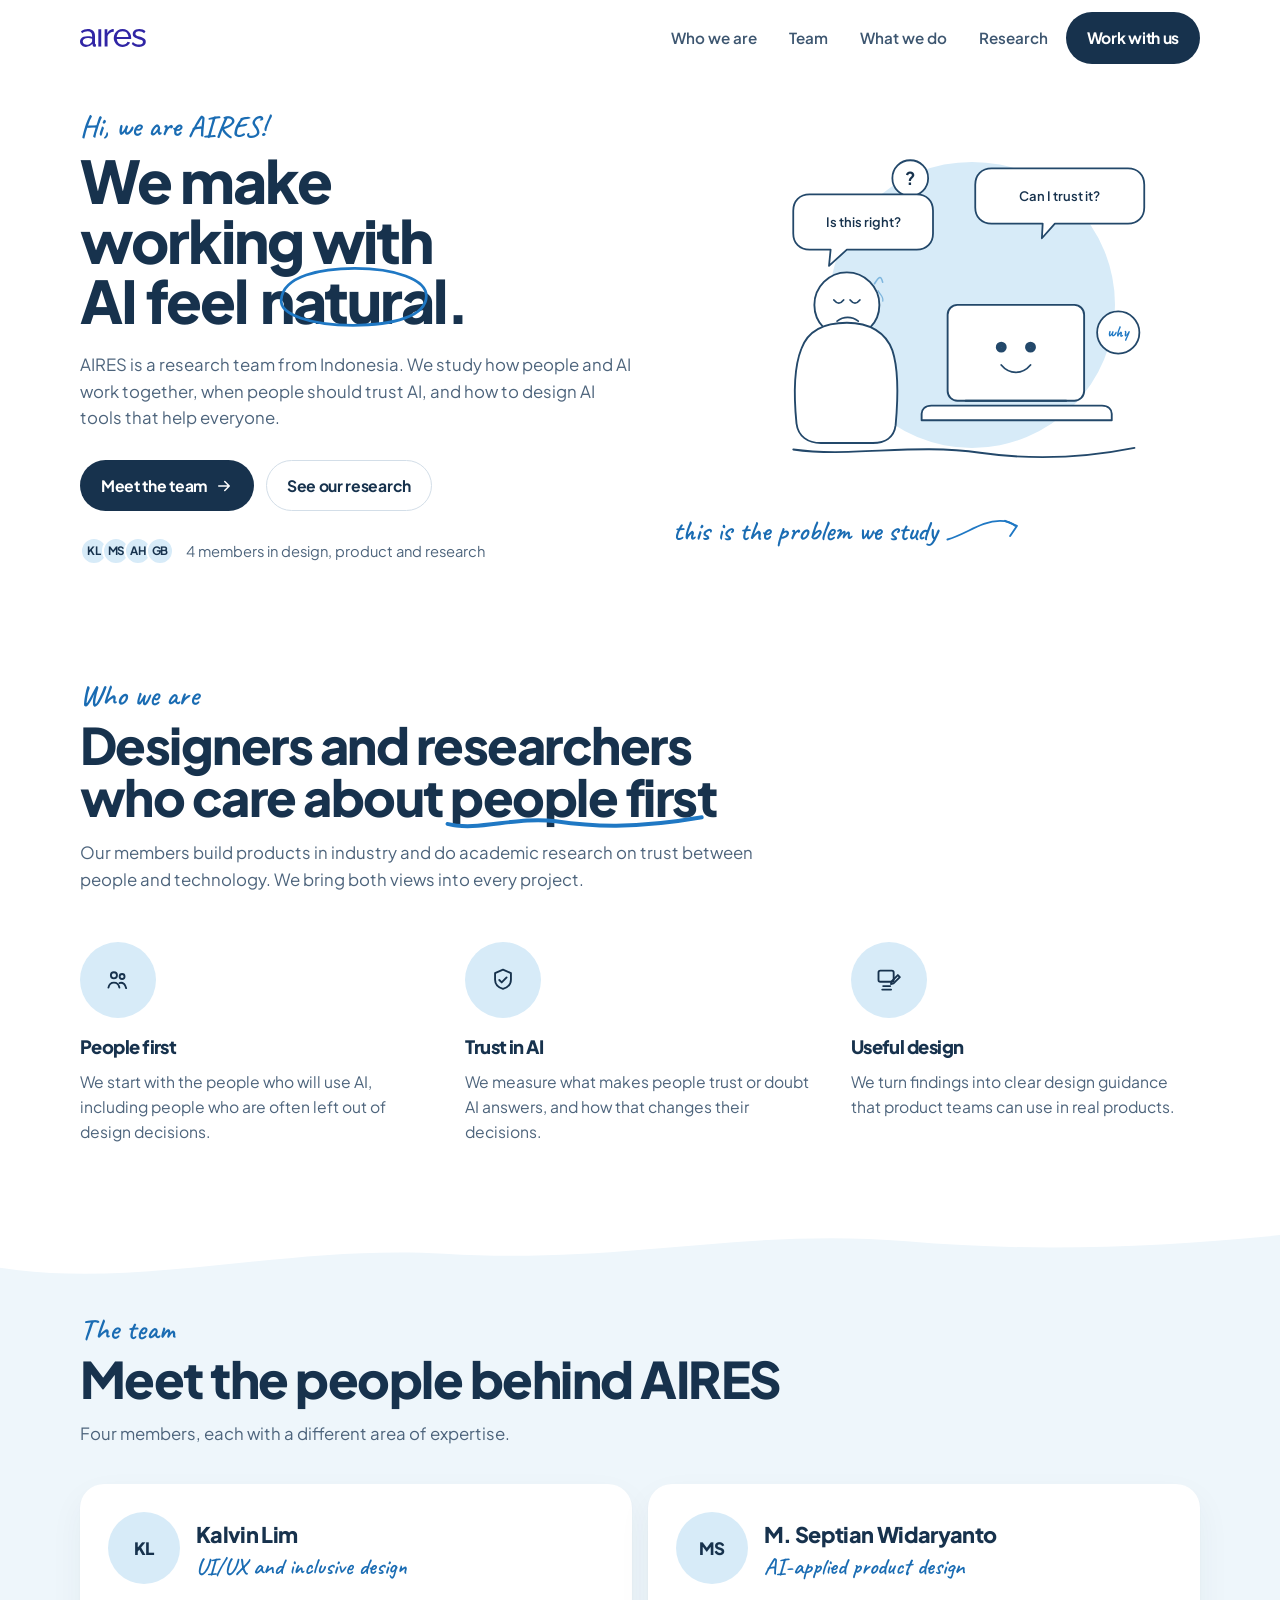
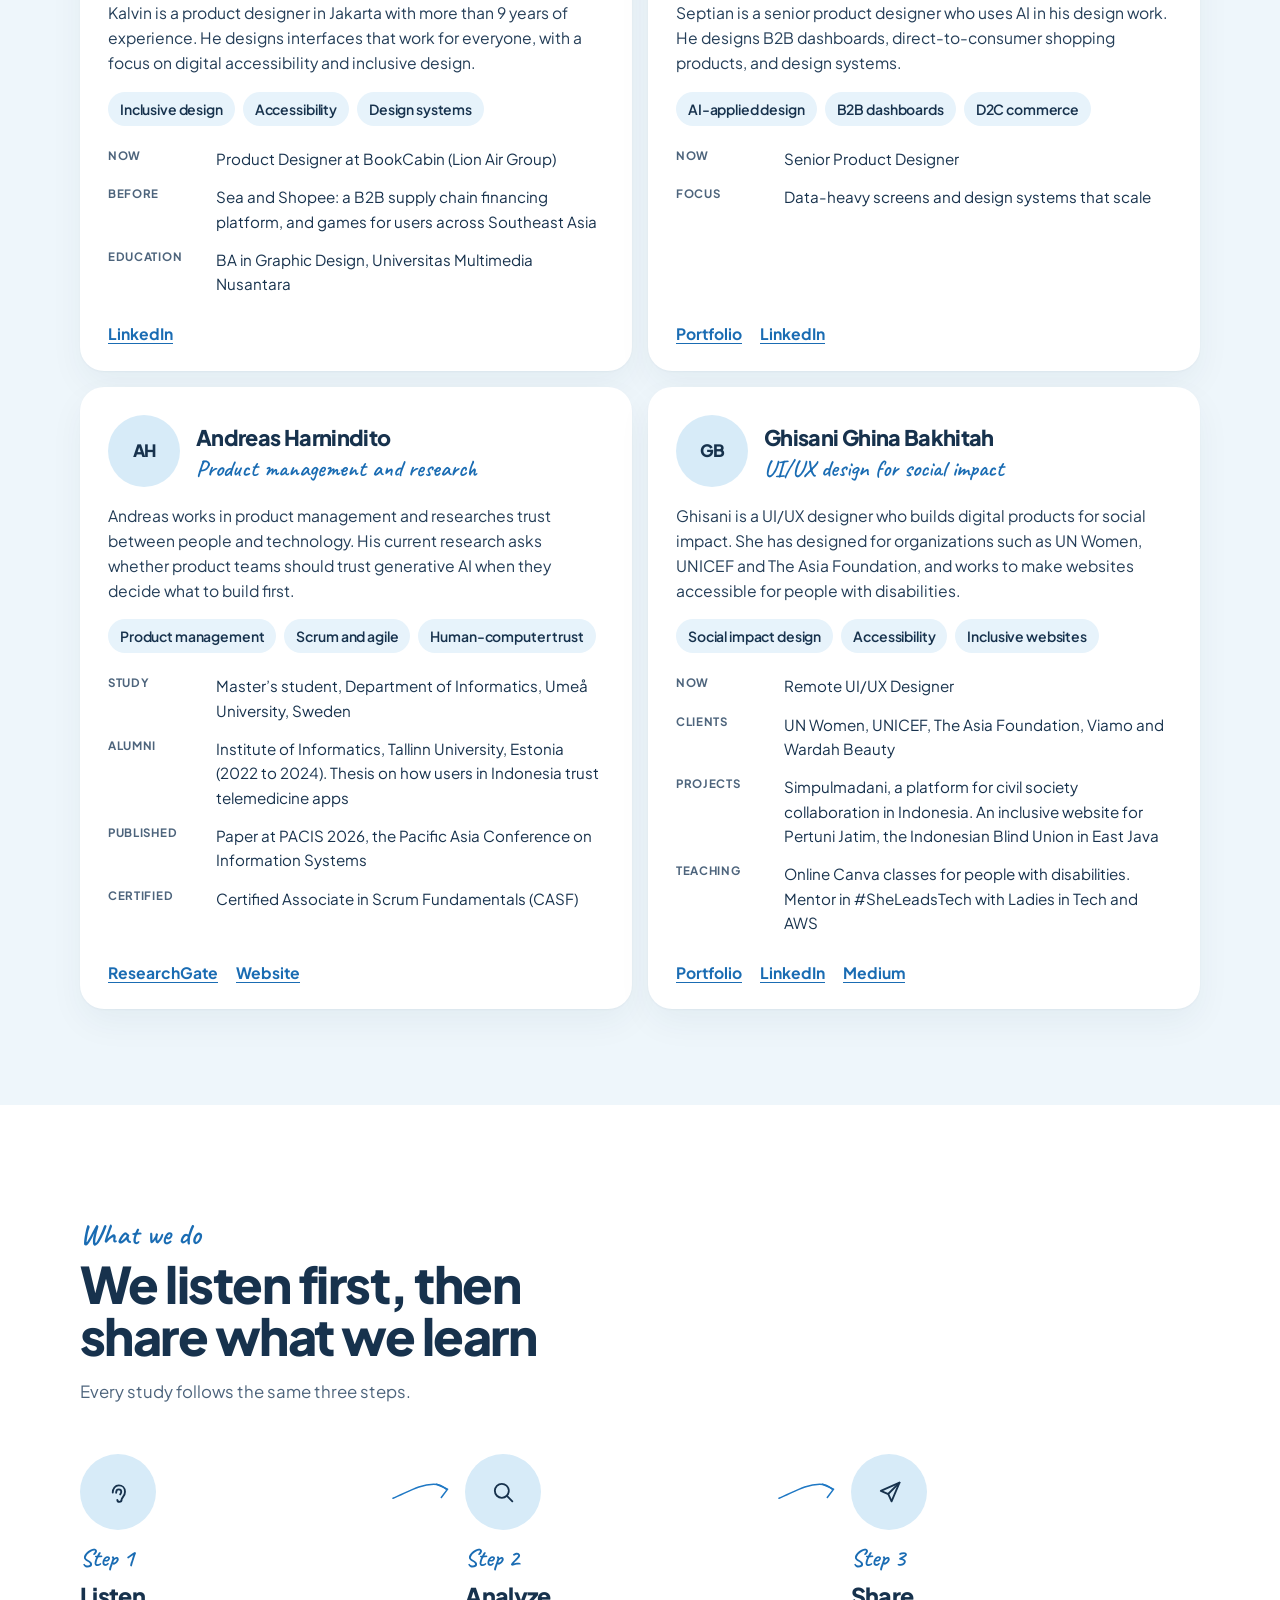
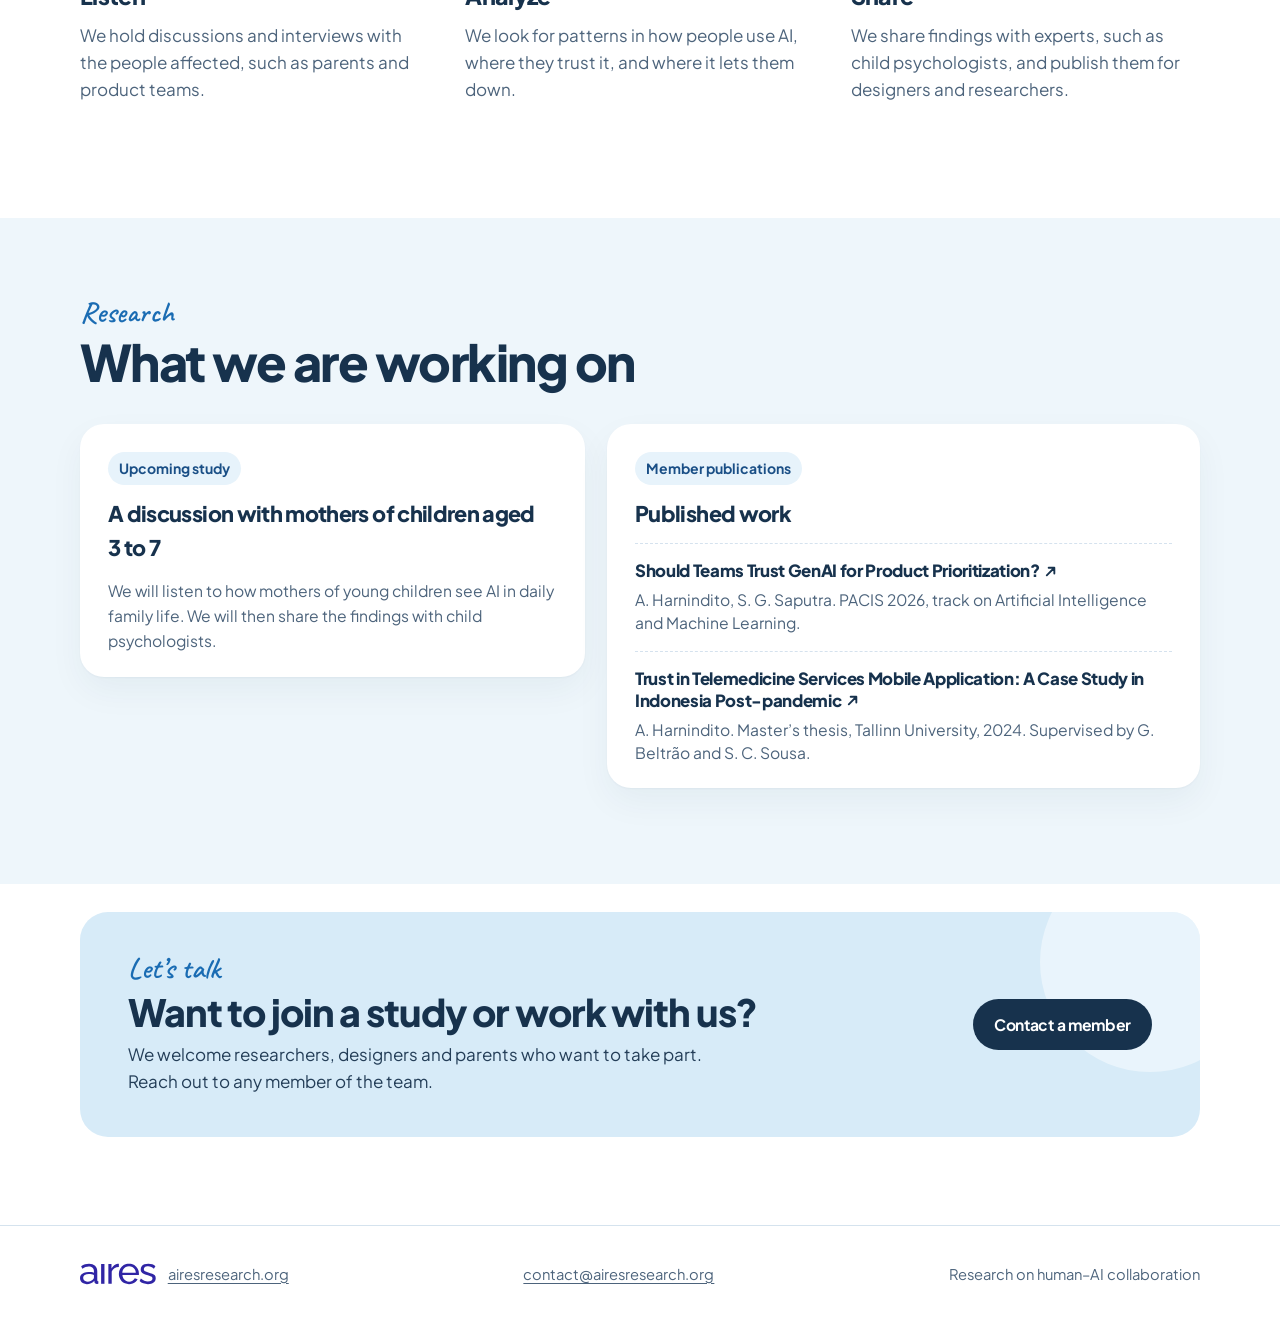
==== index.html @ b745a076 "feat: use the aires wordmark and fix mobile motion Swap the nav and footer marks for the purple word" ====
<!doctype html>
<html lang="en">
<head>
  <meta charset="utf-8">
  <meta name="viewport" content="width=device-width, initial-scale=1">
  <script>document.documentElement.classList.add("js");</script>
  <title>AIRES — Research on human–AI collaboration</title>
  <meta name="description" content="AIRES is a research team from Indonesia. We study how people and AI work together, when people should trust AI, and how to design AI tools that help everyone.">
  <meta name="theme-color" content="#ffffff">
  <link rel="canonical" href="https://airesresearch.org/">

  <meta property="og:type" content="website">
  <meta property="og:site_name" content="AIRES">
  <meta property="og:url" content="https://airesresearch.org/">
  <meta property="og:title" content="AIRES — Research on human–AI collaboration">
  <meta property="og:description" content="AIRES is a research team from Indonesia. We study how people and AI work together, when people should trust AI, and how to design AI tools that help everyone.">
  <meta property="og:image" content="https://airesresearch.org/assets/og-image.png">
  <meta property="og:image:width" content="1200">
  <meta property="og:image:height" content="630">
  <meta property="og:locale" content="en_US">
  <meta name="twitter:card" content="summary_large_image">
  <meta name="twitter:title" content="AIRES — Research on human–AI collaboration">
  <meta name="twitter:description" content="AIRES is a research team from Indonesia. We study how people and AI work together, when people should trust AI, and how to design AI tools that help everyone.">
  <meta name="twitter:image" content="https://airesresearch.org/assets/og-image.png">

  <link rel="icon" href="favicon.svg" type="image/svg+xml">
  <link rel="icon" href="favicon.ico" sizes="any">
  <link rel="icon" type="image/png" sizes="32x32" href="favicon-32.png">
  <link rel="apple-touch-icon" href="apple-touch-icon.png">

  <link rel="preconnect" href="https://fonts.googleapis.com">
  <link rel="preconnect" href="https://fonts.gstatic.com" crossorigin>
  <link rel="stylesheet" href="https://fonts.googleapis.com/css2?family=Caveat:wght@600;700&family=Plus+Jakarta+Sans:ital,wght@0,400;0,500;0,600;0,700;0,800;1,500&display=swap">
  <link rel="stylesheet" href="style.css">
</head>
<body>
  <a class="skip" href="#content">Skip to content</a>

  <header class="site-header">
    <div class="wrap header-inner">
      <a class="logo" href="#top" aria-label="AIRES">
        <img src="assets/aires-logo.svg" alt="AIRES" width="213" height="90">
      </a>
      <button class="menu-btn" type="button" aria-expanded="false" aria-controls="site-nav" aria-label="Open menu">
        <svg class="icon-open" viewBox="0 0 24 24" aria-hidden="true"><path d="M4 7h16M4 12h16M4 17h16"/></svg>
        <svg class="icon-close" viewBox="0 0 24 24" aria-hidden="true"><path d="M6 6l12 12M18 6 6 18"/></svg>
      </button>
      <nav class="nav" id="site-nav" aria-label="Main">
        <a href="#who">Who we are</a>
        <a href="#team">Team</a>
        <a href="#what">What we do</a>
        <a href="#research">Research</a>
        <a class="btn btn-dark" href="#contact">Work with us</a>
      </nav>
    </div>
  </header>

  <main id="content">
    <section class="hero" id="top" aria-labelledby="hero-title">
      <div class="wrap hero-grid">
        <div class="hero-copy">
          <p class="eyebrow rise" style="--i:0">Hi, we are AIRES!</p>
          <h1 id="hero-title" class="rise" style="--i:1">
            <span class="line">We make</span>
            <span class="line">working with</span>
            <span class="line">AI feel <span class="nowrap"><span class="mark">natural<svg viewBox="0 0 220 78" aria-hidden="true"><path pathLength="1" d="M34 42C36 16 78 8 114 8c44 0 78 12 78 30 0 22-36 32-80 32-46 0-80-12-78-28z"/></svg></span>.</span></span>
          </h1>
          <p class="lede rise" style="--i:2">AIRES is a research team from Indonesia. We study how people and AI work together, when people should trust AI, and how to design AI tools that help everyone.</p>
          <div class="hero-actions">
            <a class="btn btn-dark" href="#team">Meet the team <svg viewBox="0 0 24 24" aria-hidden="true"><path d="M5 12h14M13 6l6 6-6 6"/></svg></a>
            <a class="btn btn-ghost" href="#research">See our research</a>
          </div>
          <p class="roster">
            <span class="roster-faces" aria-hidden="true"><span>KL</span><span>MS</span><span>AH</span><span>GB</span></span>
            <span class="roster-long">4 members in design, product and research</span>
            <span class="roster-short">4 members</span>
          </p>
        </div>

        <figure class="hero-art">
          <svg viewBox="0 0 640 470" role="img" aria-label="A worried person sits beside a laptop whose screen shows a friendly face. Speech bubbles ask, Is this right? and Can I trust it?">
            <circle cx="368" cy="214" r="176" fill="#d7ebf8"/>

            <g class="bubble" style="--i:0; --origin:50% 100%">
              <circle cx="292" cy="58" r="22" fill="#fff" stroke="#23486a" stroke-width="2.2"/>
              <text x="292" y="66" text-anchor="middle" font-family="Plus Jakarta Sans, sans-serif" font-size="22" font-weight="700" fill="#17324d">?</text>
            </g>
            <g class="bubble" style="--i:1; --origin:18% 100%">
              <path d="M168 78h132c12 0 20 8 20 20v28c0 12-8 20-20 20H214l-22 20 2-20h-26c-12 0-20-8-20-20V98c0-12 8-20 20-20z" fill="#fff" stroke="#23486a" stroke-width="2.2" stroke-linejoin="round"/>
              <text x="234" y="118" text-anchor="middle" font-family="Plus Jakarta Sans, sans-serif" font-size="16" font-weight="600" fill="#17324d">Is this right?</text>
            </g>
            <g class="bubble" style="--i:2; --origin:14% 92%">
              <path d="M392 46h168c12 0 20 8 20 20v28c0 12-8 20-20 20H470l-16 18 1-18h-63c-12 0-20-8-20-20V66c0-12 8-20 20-20z" fill="#fff" stroke="#23486a" stroke-width="2.2" stroke-linejoin="round"/>
              <text x="476" y="86" text-anchor="middle" font-family="Plus Jakarta Sans, sans-serif" font-size="16" font-weight="600" fill="#17324d">Can I trust it?</text>
            </g>
            <g class="bubble" style="--i:3; --origin:0% 50%">
              <circle cx="548" cy="248" r="26" fill="#fff" stroke="#23486a" stroke-width="2.2"/>
              <text x="548" y="254" text-anchor="middle" font-family="Caveat, cursive" font-size="20" font-weight="700" fill="#1f78c4">why</text>
            </g>

            <g class="draw" style="--i:0">
              <circle class="stroke-main" cx="214" cy="214" r="40" fill="#fff" stroke="#23486a" stroke-width="2.3" pathLength="1"/>
              <path class="stroke-detail" d="M198 208c4 5 8 5 12 0M218 208c4 5 8 5 12 0" fill="none" stroke="#23486a" stroke-width="2.2" stroke-linecap="round" pathLength="1"/>
              <path class="stroke-detail" d="M202 230c8 6 18 6 26 0" fill="none" stroke="#23486a" stroke-width="2.2" stroke-linecap="round" transform="rotate(180 215 232)" pathLength="1"/>
            </g>
            <g class="draw" style="--i:1">
              <path class="stroke-detail" d="M248 188c6-10 8-10 10-2" fill="none" stroke="#7eb6de" stroke-width="2" stroke-linecap="round" pathLength="1"/>
              <path class="stroke-detail" d="M252 196c3 6 8 8 6 14" fill="#d7ebf8" stroke="#7eb6de" stroke-width="1.6" pathLength="1"/>
              <path class="stroke-main" d="M158 268c8-22 28-32 56-32s48 12 56 34c6 18 8 48 4 92-2 16-14 22-28 22h-64c-16 0-28-8-30-24-4-40-2-72 6-92z" fill="#fff" stroke="#23486a" stroke-width="2.3" stroke-linejoin="round" pathLength="1"/>
            </g>
            <g class="draw" style="--i:2">
              <rect class="stroke-main" x="338" y="214" width="168" height="118" rx="12" fill="#fff" stroke="#23486a" stroke-width="2.3" pathLength="1"/>
            </g>
            <g class="draw" style="--i:3">
              <circle class="stroke-detail" cx="404" cy="266" r="3.2" fill="none" stroke="#23486a" stroke-width="7" pathLength="1"/>
              <circle class="stroke-detail" cx="440" cy="266" r="3.2" fill="none" stroke="#23486a" stroke-width="7" pathLength="1"/>
              <path class="stroke-detail" d="M404 288c10 12 26 12 36 0" fill="none" stroke="#23486a" stroke-width="2.2" stroke-linecap="round" pathLength="1"/>
              <path class="stroke-detail" d="M360 332h124" stroke="#23486a" stroke-width="2.2" stroke-linecap="round" pathLength="1"/>
            </g>
            <g class="draw" style="--i:4">
              <path class="stroke-main" d="M318 338h210c8 0 12 5 12 10v8H306v-8c0-5 4-10 12-10z" fill="#fff" stroke="#23486a" stroke-width="2.3" stroke-linejoin="round" pathLength="1"/>
            </g>
            <path class="draw stroke-main" style="--i:5" d="M148 392c70 10 150-8 230 4 70 10 130 6 190-6" fill="none" stroke="#23486a" stroke-width="2.2" stroke-linecap="round" pathLength="1"/>
          </svg>
          <figcaption>
            <span>this is the problem we study</span>
            <svg viewBox="0 0 92 36" aria-hidden="true"><path d="M4 28c22-6 40-22 62-22 8 0 14 2 18 6"/><path d="M72 6l14 6-8 12"/></svg>
          </figcaption>
        </figure>
      </div>
    </section>

    <section class="section" id="who" aria-labelledby="who-title">
      <div class="wrap">
        <p class="eyebrow">Who we are</p>
        <h2 id="who-title">Designers and researchers<span class="break"></span> who care about <span class="underline">people first<svg viewBox="0 0 240 16" preserveAspectRatio="none" aria-hidden="true"><path d="M2 9c28 6 62-6 98-2 32 4 70 6 132-3"/></svg></span></h2>
        <p class="sub">Our members build products in industry and do academic research on trust between people and technology. We bring both views into every project.</p>
        <ul class="principles">
          <li>
            <span class="icon-ring" aria-hidden="true">
              <svg viewBox="0 0 24 24"><circle cx="8.5" cy="8" r="2.6"/><circle cx="15.5" cy="9" r="2.1"/><path d="M3.8 18.5c.6-2.8 2.4-4.2 4.7-4.2s4.1 1.4 4.7 4.2"/><path d="M13.2 14.6c1.5-.5 2.8-.2 4 .8 1 1.2 1.5 2.5 1.8 3.6"/></svg>
            </span>
            <h3>People first</h3>
            <p>We start with the people who will use AI, including people who are often left out of design decisions.</p>
          </li>
          <li>
            <span class="icon-ring" aria-hidden="true">
              <svg viewBox="0 0 24 24"><path d="M12 3.2 5.2 6.1v5.6c0 4.2 2.8 6.6 6.8 7.9 4-1.3 6.8-3.7 6.8-7.9V6.1L12 3.2z"/><path d="m8.8 12 2.1 2.1 4.2-4.3"/></svg>
            </span>
            <h3>Trust in AI</h3>
            <p>We measure what makes people trust or doubt AI answers, and how that changes their decisions.</p>
          </li>
          <li>
            <span class="icon-ring" aria-hidden="true">
              <svg viewBox="0 0 24 24"><rect x="3" y="4" width="13" height="9.5" rx="1.6"/><path d="M7 17.2h6M6.2 20.2h7.6"/><path d="M14.2 13.2 19.6 7.8l1.7 1.7-5.4 5.4-2.2.5.5-2.2z"/></svg>
            </span>
            <h3>Useful design</h3>
            <p>We turn findings into clear design guidance that product teams can use in real products.</p>
          </li>
        </ul>
      </div>
    </section>

    <div class="band-wave" aria-hidden="true">
      <svg viewBox="0 0 1440 72" preserveAspectRatio="none"><path d="M0 46c160 28 320-30 500-18 200 14 340-34 520-16 140 14 280 8 420-8v68H0z"/></svg>
    </div>
    <section class="band" id="team" aria-labelledby="team-title">
      <div class="wrap">
        <p class="eyebrow">The team</p>
        <h2 id="team-title">Meet the people behind AIRES</h2>
        <p class="sub">Four members, each with a different area of expertise.</p>
        <div class="team-grid" data-reveal>
          <article class="member">
            <header class="member-head">
              <span class="avatar" aria-hidden="true">KL</span>
              <div>
                <h3>Kalvin Lim</h3>
                <p class="role">UI/UX and inclusive design</p>
              </div>
            </header>
            <p>Kalvin is a product designer in Jakarta with more than 9 years of experience. He designs interfaces that work for everyone, with a focus on digital accessibility and inclusive design.</p>
            <ul class="tags">
              <li>Inclusive design</li>
              <li>Accessibility</li>
              <li>Design systems</li>
            </ul>
            <dl class="facts">
              <div><dt>Now</dt><dd>Product Designer at BookCabin (Lion Air Group)</dd></div>
              <div><dt>Before</dt><dd>Sea and Shopee: a B2B supply chain financing platform, and games for users across Southeast Asia</dd></div>
              <div><dt>Education</dt><dd>BA in Graphic Design, Universitas Multimedia Nusantara</dd></div>
            </dl>
            <p class="links"><a href="https://www.linkedin.com/in/hikalvin" target="_blank" rel="noopener" aria-label="Kalvin Lim on LinkedIn">LinkedIn<span class="sr-only"> (opens in a new tab)</span></a></p>
          </article>

          <article class="member">
            <header class="member-head">
              <span class="avatar" aria-hidden="true">MS</span>
              <div>
                <h3>M. Septian Widaryanto</h3>
                <p class="role">AI-applied product design</p>
              </div>
            </header>
            <p>Septian is a senior product designer who uses AI in his design work. He designs B2B dashboards, direct-to-consumer shopping products, and design systems.</p>
            <ul class="tags">
              <li>AI-applied design</li>
              <li>B2B dashboards</li>
              <li>D2C commerce</li>
            </ul>
            <dl class="facts">
              <div><dt>Now</dt><dd>Senior Product Designer</dd></div>
              <div><dt>Focus</dt><dd>Data-heavy screens and design systems that scale</dd></div>
            </dl>
            <p class="links">
              <a href="https://www.widaryanto.com/" target="_blank" rel="noopener" aria-label="M. Septian Widaryanto’s portfolio">Portfolio<span class="sr-only"> (opens in a new tab)</span></a>
              <a href="https://www.linkedin.com/in/mseptianwidaryanto" target="_blank" rel="noopener" aria-label="M. Septian Widaryanto on LinkedIn">LinkedIn<span class="sr-only"> (opens in a new tab)</span></a>
            </p>
          </article>

          <article class="member">
            <header class="member-head">
              <span class="avatar" aria-hidden="true">AH</span>
              <div>
                <h3>Andreas Harnindito</h3>
                <p class="role">Product management and research</p>
              </div>
            </header>
            <p>Andreas works in product management and researches trust between people and technology. His current research asks whether product teams should trust generative AI when they decide what to build first.</p>
            <ul class="tags">
              <li>Product management</li>
              <li>Scrum and agile</li>
              <li>Human-computer trust</li>
            </ul>
            <dl class="facts">
              <div><dt>Study</dt><dd>Master’s student, Department of Informatics, Umeå University, Sweden</dd></div>
              <div><dt>Alumni</dt><dd>Institute of Informatics, Tallinn University, Estonia (2022 to 2024). Thesis on how users in Indonesia trust telemedicine apps</dd></div>
              <div><dt>Published</dt><dd>Paper at PACIS 2026, the Pacific Asia Conference on Information Systems</dd></div>
              <div><dt>Certified</dt><dd>Certified Associate in Scrum Fundamentals (CASF)</dd></div>
            </dl>
            <p class="links">
              <a href="https://www.researchgate.net/publication/397786254_Trust_in_Telemedicine_Services_Mobile_Application_A_Case_Study_in_Indonesia_Post-pandemic_Investigating_Factors_Affecting_Users'_Trust_Perception" target="_blank" rel="noopener" aria-label="Andreas Harnindito on ResearchGate">ResearchGate<span class="sr-only"> (opens in a new tab)</span></a>
              <a href="https://medium.com/@andreeyash" target="_blank" rel="noopener" aria-label="Andreas Harnindito’s website">Website<span class="sr-only"> (opens in a new tab)</span></a>
            </p>
          </article>

          <article class="member">
            <header class="member-head">
              <span class="avatar" aria-hidden="true">GB</span>
              <div>
                <h3>Ghisani Ghina Bakhitah</h3>
                <p class="role">UI/UX design for social impact</p>
              </div>
            </header>
            <p>Ghisani is a UI/UX designer who builds digital products for social impact. She has designed for organizations such as UN Women, UNICEF and The Asia Foundation, and works to make websites accessible for people with disabilities.</p>
            <ul class="tags">
              <li>Social impact design</li>
              <li>Accessibility</li>
              <li>Inclusive websites</li>
            </ul>
            <dl class="facts">
              <div><dt>Now</dt><dd>Remote UI/UX Designer</dd></div>
              <div><dt>Clients</dt><dd>UN Women, UNICEF, The Asia Foundation, Viamo and Wardah Beauty</dd></div>
              <div><dt>Projects</dt><dd>Simpulmadani, a platform for civil society collaboration in Indonesia. An inclusive website for Pertuni Jatim, the Indonesian Blind Union in East Java</dd></div>
              <div><dt>Teaching</dt><dd>Online Canva classes for people with disabilities. Mentor in #SheLeadsTech with Ladies in Tech and AWS</dd></div>
            </dl>
            <p class="links">
              <a href="https://gghina-portfolio.webflow.io/" target="_blank" rel="noopener" aria-label="Ghisani Ghina Bakhitah’s portfolio">Portfolio<span class="sr-only"> (opens in a new tab)</span></a>
              <a href="https://www.linkedin.com/in/ghisani-ghina-bakhitah" target="_blank" rel="noopener" aria-label="Ghisani Ghina Bakhitah on LinkedIn">LinkedIn<span class="sr-only"> (opens in a new tab)</span></a>
              <a href="https://medium.com/@GhisaniGhina" target="_blank" rel="noopener" aria-label="Ghisani Ghina Bakhitah on Medium">Medium<span class="sr-only"> (opens in a new tab)</span></a>
            </p>
          </article>
        </div>
      </div>
    </section>

    <section class="section" id="what" aria-labelledby="what-title">
      <div class="wrap">
        <p class="eyebrow">What we do</p>
        <h2 id="what-title">We listen first, then<span class="break"></span> share what we learn</h2>
        <p class="sub">Every study follows the same three steps.</p>
        <ol class="steps" data-reveal>
          <li style="--i:0">
            <span class="step-icon" aria-hidden="true">
              <svg viewBox="0 0 24 24"><path pathLength="1" d="M7.5 12.5c0-3.4 2.1-6.2 5.2-6.2 3 0 5.3 2.2 5.3 5.4 0 2.3-.9 3.5-1.7 4.5-.7.9-1.2 1.5-1.2 2.3 0 1.2-.8 2-1.9 2s-1.8-.8-1.8-1.9"/><path pathLength="1" d="M10.4 12.6c0-1.7 1-2.9 2.3-2.9 1.2 0 2.1.9 2.1 2.1 0 1.2-.5 1.7-1 2.3"/></svg>
            </span>
            <p class="step-kicker">Step 1</p>
            <h3>Listen</h3>
            <p>We hold discussions and interviews with the people affected, such as parents and product teams.</p>
          </li>
          <li style="--i:1">
            <svg class="step-arrow" viewBox="0 0 88 40" aria-hidden="true"><path d="M4 26c20-8 38-20 58-20 8 0 14 3 18 7"/><path d="M66 6l16 7-9 12"/></svg>
            <span class="step-icon" aria-hidden="true">
              <svg viewBox="0 0 24 24"><circle pathLength="1" cx="11" cy="11" r="6"/><path pathLength="1" d="m20 20-4.2-4.2"/></svg>
            </span>
            <p class="step-kicker">Step 2</p>
            <h3>Analyze</h3>
            <p>We look for patterns in how people use AI, where they trust it, and where it lets them down.</p>
          </li>
          <li style="--i:2">
            <svg class="step-arrow" viewBox="0 0 88 40" aria-hidden="true"><path d="M4 26c20-8 38-20 58-20 8 0 14 3 18 7"/><path d="M66 6l16 7-9 12"/></svg>
            <span class="step-icon" aria-hidden="true">
              <svg viewBox="0 0 24 24"><path pathLength="1" d="M21 4 11.5 13.5"/><path pathLength="1" d="M21 4 14.2 20l-2.8-6.2L5 11 21 4z"/></svg>
            </span>
            <p class="step-kicker">Step 3</p>
            <h3>Share</h3>
            <p>We share findings with experts, such as child psychologists, and publish them for designers and researchers.</p>
          </li>
        </ol>
      </div>
    </section>

    <section class="band research" id="research" aria-labelledby="research-title">
      <div class="wrap">
        <p class="eyebrow">Research</p>
        <h2 id="research-title">What we are working on</h2>
        <div class="research-grid" data-reveal>
          <article class="panel">
            <p class="chip">Upcoming study</p>
            <h3>A discussion with mothers of children aged <span class="nowrap">3 to 7</span></h3>
            <p>We will listen to how mothers of young children see AI in daily family life. We will then share the findings with child psychologists.</p>
          </article>
          <article class="panel">
            <p class="chip">Member publications</p>
            <h3>Published work</h3>
            <div class="pub">
              <h4><a href="https://aisel.aisnet.org/pacis2026/ai_ml/ai_ml/15" target="_blank" rel="noopener">Should Teams Trust GenAI for Product <span class="nowrap">Prioritization?<svg class="ext-icon" viewBox="0 0 16 16" aria-hidden="true"><path d="M4 12 12 4M6 4h6v6"/></svg></span><span class="sr-only"> (opens in a new tab)</span></a></h4>
              <p class="cite">A. Harnindito, S. G. Saputra. PACIS 2026, track on Artificial Intelligence and Machine Learning.</p>
            </div>
            <div class="pub">
              <h4><a href="https://www.etera.ee/s/CTx8GRVGFl" target="_blank" rel="noopener">Trust in Telemedicine Services Mobile Application: A Case Study in Indonesia <span class="nowrap">Post-pandemic<svg class="ext-icon" viewBox="0 0 16 16" aria-hidden="true"><path d="M4 12 12 4M6 4h6v6"/></svg></span><span class="sr-only"> (opens in a new tab)</span></a></h4>
              <p class="cite">A. Harnindito. Master’s thesis, Tallinn University, 2024. Supervised by G. Beltrão and S. C. Sousa.</p>
            </div>
          </article>
        </div>
      </div>
    </section>

    <section class="section cta-section" id="contact" data-reveal aria-labelledby="contact-title">
      <div class="wrap">
        <div class="cta">
          <div>
            <p class="eyebrow">Let’s talk</p>
            <h2 id="contact-title">Want to join a study or work with us?</h2>
            <p>We welcome researchers, designers and parents who want to take part. Reach out to any member of the team.</p>
          </div>
          <a class="btn btn-dark" href="mailto:contact@airesresearch.org?subject=Joining%20a%20study%20or%20working%20with%20AIRES">Contact a member</a>
        </div>
      </div>
    </section>
  </main>

  <footer class="site-footer">
    <div class="wrap footer-inner">
      <p class="footer-brand">
        <a class="footer-logo" href="#top" aria-label="AIRES"><img src="assets/aires-logo.svg" alt="AIRES" width="213" height="90"></a>
        <a href="https://airesresearch.org/">airesresearch.org</a>
      </p>
      <p><a href="mailto:contact@airesresearch.org">contact@airesresearch.org</a></p>
      <p>Research on human–AI collaboration</p>
    </div>
  </footer>

  <script src="script.js"></script>
</body>
</html>
---- style.css ----
:root {
  --navy: #17324d;
  --ink: #243e58;
  --muted: #4d647c;
  --blue: #1a6cb3;
  --blue-bright: #1f78c4;
  --soft: #e7f3fb;
  --wash: #eef6fb;
  --circle: #d7ebf8;
  --line: #d5e3ee;
  --card: #ffffff;
  --sans: "Plus Jakarta Sans", "Segoe UI", sans-serif;
  --script: "Caveat", "Segoe Script", cursive;
  --wrap: 1120px;
  --header: 76px;
  --gutter: 24px;
  --ease-out: cubic-bezier(0.22, 1, 0.36, 1);
  --ease-draw: cubic-bezier(0.65, 0, 0.35, 1);
  --ease-scribble: cubic-bezier(0.33, 1, 0.68, 1);
}

*, *::before, *::after { box-sizing: border-box; }

html { scroll-behavior: smooth; }

body {
  margin: 0;
  background: #fff;
  color: var(--ink);
  font-family: var(--sans);
  font-size: 1.0625rem;
  line-height: 1.6;
  text-rendering: optimizeLegibility;
  -webkit-font-smoothing: antialiased;
}

img, svg { display: block; max-width: 100%; }

h1, h2, h3, h4, p, ul, ol, dl, figure { margin: 0; }

h1, h2, h3, h4 {
  color: var(--navy);
  font-weight: 800;
}

a { color: var(--blue); }

:focus-visible {
  outline: 3px solid var(--blue-bright);
  outline-offset: 3px;
}

::selection { background: #d7ebf8; color: var(--navy); }

.sr-only {
  position: absolute;
  width: 1px;
  height: 1px;
  padding: 0;
  margin: -1px;
  overflow: hidden;
  clip: rect(0, 0, 0, 0);
  white-space: nowrap;
  border: 0;
}

.skip {
  position: absolute;
  left: 16px;
  top: -48px;
  z-index: 50;
  background: var(--navy);
  color: #fff;
  text-decoration: none;
  padding: 10px 14px;
  border-radius: 999px;
  font-weight: 600;
}

.skip:focus { top: 12px; }

.wrap {
  width: min(var(--wrap), calc(100% - (var(--gutter) * 2)));
  margin-inline: auto;
}

.site-header {
  position: sticky;
  top: 0;
  z-index: 30;
  background: rgba(255, 255, 255, 0.94);
  backdrop-filter: blur(14px);
}

.header-inner {
  display: flex;
  align-items: center;
  justify-content: space-between;
  min-height: var(--header);
  position: relative;
}

.logo, .footer-logo {
  display: inline-flex;
  align-items: center;
  color: var(--navy);
  text-decoration: none;
}

.logo img, .footer-logo img {
  display: block;
  width: auto;
  max-width: none;
  height: 28px;
}

.footer-logo img { height: 32px; }

.nav {
  display: flex;
  align-items: center;
  gap: 4px;
}

.nav a:not(.btn) {
  color: #3d5670;
  text-decoration: none;
  font-weight: 600;
  font-size: 0.95rem;
  padding: 8px 14px;
  border-radius: 999px;
}

.nav a:not(.btn):hover { color: var(--navy); background: #f4f8fb; }

.nav a:not(.btn)[aria-current="true"] {
  background: var(--soft);
  color: var(--navy);
}

.menu-btn {
  display: none;
  width: 44px;
  height: 44px;
  min-width: 44px;
  min-height: 44px;
  place-items: center;
  border: 0;
  background: transparent;
  color: var(--navy);
  border-radius: 12px;
  cursor: pointer;
}

.menu-btn svg {
  width: 24px;
  height: 24px;
  fill: none;
  stroke: currentColor;
  stroke-width: 1.8;
  stroke-linecap: round;
}

.menu-btn .icon-close { display: none; }
html.menu-open .menu-btn .icon-open { display: none; }
html.menu-open .menu-btn .icon-close { display: block; }

.btn {
  display: inline-flex;
  align-items: center;
  justify-content: center;
  gap: 8px;
  min-height: 48px;
  -webkit-tap-highlight-color: transparent;
  padding: 12px 20px;
  border-radius: 999px;
  border: 1.5px solid transparent;
  font: inherit;
  font-weight: 700;
  font-size: 0.98rem;
  letter-spacing: -0.02em;
  text-decoration: none;
  cursor: pointer;
  transition: transform 180ms ease, background-color 160ms ease, border-color 160ms ease;
}

.btn svg {
  width: 18px;
  height: 18px;
  fill: none;
  stroke: currentColor;
  stroke-width: 2;
  stroke-linecap: round;
  stroke-linejoin: round;
}

.btn-dark { background: var(--navy); color: #fff; }
.btn-dark:hover { background: #10263b; }
.btn-ghost { background: #fff; color: var(--navy); border-color: #d3dee8; }
.btn-ghost:hover { border-color: var(--navy); }

.eyebrow {
  font-family: var(--script);
  color: #1a6cb3;
  font-size: 1.65rem;
  font-weight: 600;
  line-height: 1;
  letter-spacing: 0;
  margin: 0 0 8px;
}

.section { padding: 88px 0; }
.section h2, .band h2, .cta h2 {
  font-size: clamp(2rem, 4vw, 3.15rem);
  max-width: 18em;
  letter-spacing: -0.03em;
  line-height: 1.04;
  text-wrap: balance;
}
#who-title, #what-title, #research-title, #team-title, #contact-title { max-width: none; }
.break { display: inline; }
.nowrap { white-space: nowrap; }

.sub {
  margin-top: 16px;
  max-width: 60ch;
  color: var(--muted);
  font-size: 1.05rem;
}

.mark { position: relative; display: inline-block; padding-left: 0.08em; }
.mark svg {
  position: absolute;
  inset: -0.15em -0.1em;
  width: auto;
  height: auto;
  max-width: none;
  overflow: visible;
  pointer-events: none;
}
.mark svg path {
  fill: none;
  stroke: var(--blue-bright);
  stroke-width: 2.75px;
  stroke-linecap: round;
  stroke-linejoin: round;
  vector-effect: non-scaling-stroke;
}
.underline { position: relative; display: inline-block; white-space: nowrap; }
.underline svg {
  position: absolute;
  left: -2%;
  bottom: -0.18em;
  width: 104%;
  height: 0.42em;
  pointer-events: none;
  fill: none;
  stroke: var(--blue-bright);
  stroke-width: 3;
  stroke-linecap: round;
}

.hero { padding: 36px 0 28px; overflow-x: clip; }

.hero-grid {
  display: grid;
  grid-template-columns: minmax(0, 1.05fr) minmax(0, 1fr);
  gap: 28px 40px;
  align-items: center;
}

.hero h1 {
  font-size: clamp(2.45rem, 4.6vw, 4.45rem);
  letter-spacing: -0.035em;
  line-height: 1.02;
}

.hero h1 .line { display: block; }

.lede {
  margin-top: 22px;
  max-width: 46ch;
  color: var(--muted);
  font-size: 1.05rem;
}

.hero-actions { display: flex; flex-wrap: wrap; gap: 12px; margin-top: 28px; }

.roster {
  display: flex;
  align-items: center;
  gap: 12px;
  margin-top: 26px;
  color: var(--muted);
  font-size: 0.92rem;
}
.roster-short { display: none; }

.roster-faces { display: flex; }
.roster-faces span {
  width: 28px;
  height: 28px;
  margin-left: -6px;
  display: grid;
  place-items: center;
  border-radius: 50%;
  background: var(--circle);
  color: var(--navy);
  border: 2px solid #fff;
  font-size: 0.72rem;
  font-weight: 700;
  letter-spacing: -0.03em;
}
.roster-faces span:first-child { margin-left: 0; }

.hero-art {
  width: 100%;
  max-width: 520px;
  align-self: center;
  margin: 0;
}
.hero-art > svg { width: 100%; height: auto; }
.hero-art figcaption {
  display: flex;
  align-items: center;
  gap: 6px;
  margin-top: 2px;
  color: var(--blue);
  font-family: var(--script);
  font-size: 1.75rem;
  font-weight: 600;
  line-height: 1;
}
.hero-art figcaption svg {
  width: 78px;
  height: 32px;
  max-width: none;
  fill: none;
  stroke: var(--blue-bright);
  stroke-width: 2.2;
  stroke-linecap: round;
  stroke-linejoin: round;
}

.principles {
  list-style: none;
  padding: 48px 0 0;
  display: grid;
  grid-template-columns: repeat(3, 1fr);
  gap: 36px;
}

.principles h3 { font-size: 1.15rem; margin: 14px 0 8px; letter-spacing: -0.03em; }
.principles p { color: var(--muted); font-size: 0.98rem; }

.icon-ring, .step-icon {
  width: 76px;
  height: 76px;
  border-radius: 50%;
  background: var(--circle);
  color: var(--navy);
  display: grid;
  place-items: center;
}
.icon-ring svg, .step-icon svg {
  width: 28px;
  height: 28px;
  fill: none;
  stroke: currentColor;
  stroke-width: 1.6;
  stroke-linecap: round;
  stroke-linejoin: round;
}
.step-icon { margin-bottom: 16px; }

.band-wave { margin-bottom: -1px; line-height: 0; }
.band-wave svg { width: 100%; height: 56px; }
.band-wave path { fill: var(--wash); }

.band {
  background: var(--wash);
  padding: 28px 0 96px;
  scroll-margin-top: var(--header);
}

.section { scroll-margin-top: var(--header); }

.team-grid, .research-grid {
  display: grid;
  gap: 22px;
  margin-top: 36px;
}
.team-grid { grid-template-columns: 1fr 1fr; }
.research-grid { grid-template-columns: 0.92fr 1.08fr; align-items: start; }
.team-grid .member:nth-child(1) { --i: 0; }
.team-grid .member:nth-child(2) { --i: 1; }
.team-grid .member:nth-child(3) { --i: 2; }
.team-grid .member:nth-child(4) { --i: 3; }
.research-grid .panel:nth-child(1) { --i: 0; }
.research-grid .panel:nth-child(2) { --i: 1; }

.member, .panel {
  background: var(--card);
  border-radius: 24px;
  padding: 28px 28px 24px;
  box-shadow: 0 1px 2px rgba(23, 50, 77, 0.04), 0 14px 34px rgba(23, 50, 77, 0.05);
}

.member {
  display: flex;
  flex-direction: column;
  min-width: 0;
}

.member-head { display: flex; gap: 16px; align-items: center; margin-bottom: 16px; }
.member h3 { font-size: 1.35rem; letter-spacing: -0.03em; }
.avatar {
  flex: none;
  width: 72px;
  height: 72px;
  border-radius: 50%;
  display: grid;
  place-items: center;
  background: var(--circle);
  color: var(--navy);
  font-weight: 800;
  letter-spacing: -0.03em;
}
.role {
  margin-top: 2px;
  font-family: var(--script);
  color: var(--blue);
  font-size: 1.45rem;
  font-weight: 600;
  line-height: 1;
  letter-spacing: 0;
}
.member > p { color: var(--ink); font-size: 0.98rem; }

.tags {
  list-style: none;
  display: flex;
  flex-wrap: wrap;
  gap: 8px;
  padding: 16px 0 6px;
}
.tags li {
  background: var(--soft);
  color: var(--navy);
  border-radius: 999px;
  padding: 6px 12px;
  font-size: 0.875rem;
  font-weight: 600;
  letter-spacing: -0.01em;
}

.facts { margin-top: 8px; }
.facts div {
  display: grid;
  grid-template-columns: 96px 1fr;
  gap: 12px;
  padding: 7px 0;
}
.facts dt {
  color: var(--muted);
  font-weight: 700;
  font-size: 0.72rem;
  letter-spacing: 0.06em;
  text-transform: uppercase;
}
.facts dd { margin: 0; color: var(--navy); font-size: 0.95rem; }

.links {
  margin-top: auto;
  padding-top: 18px;
  display: flex;
  flex-wrap: wrap;
  gap: 8px 18px;
}
.links a {
  font-weight: 700;
  text-underline-offset: 3px;
}

#what {
  padding-top: clamp(72px, 9vw, 120px);
  padding-bottom: clamp(72px, 9vw, 120px);
}

.steps {
  list-style: none;
  padding: 0;
  margin-top: 48px;
  display: grid;
  grid-template-columns: repeat(3, 1fr);
  gap: 28px 36px;
}
.steps li { position: relative; min-width: 0; }
.step-kicker {
  font-family: var(--script);
  color: var(--blue);
  font-size: 1.55rem;
  font-weight: 600;
  line-height: 1;
}
.steps h3 { margin: 6px 0 8px; font-size: 1.45rem; letter-spacing: -0.03em; }
.steps p:last-child { color: var(--muted); max-width: 32ch; }
.step-arrow { display: none; }

.research { padding-top: 80px; }
.chip {
  display: inline-block;
  margin-bottom: 12px;
  background: var(--soft);
  color: #1a4f86;
  font-size: 0.875rem;
  font-weight: 700;
  padding: 5px 11px;
  border-radius: 999px;
}
.panel h3 { font-size: 1.35rem; margin-bottom: 12px; letter-spacing: -0.03em; }
.panel > p:last-child, .cite { color: var(--muted); font-size: 0.98rem; }
.pub { padding-top: 16px; margin-top: 16px; border-top: 1px dashed #d5e2ee; }
.pub:first-of-type { margin-top: 4px; }
.pub h4 { font-size: 1.05rem; letter-spacing: -0.02em; line-height: 1.35; margin-bottom: 6px; }
.pub h4 a {
  color: var(--navy);
  text-decoration: none;
}
.pub h4 a:hover,
.pub h4 a:focus,
.pub h4 a:focus-visible {
  text-decoration: underline;
  text-underline-offset: 3px;
}
.ext-icon {
  display: inline-block;
  width: 0.9em;
  height: 0.9em;
  margin-left: 0.2em;
  vertical-align: -0.08em;
  max-width: none;
  stroke: currentColor;
  fill: none;
  stroke-width: 2;
  stroke-linecap: round;
  stroke-linejoin: round;
}
.cite { line-height: 1.45; }

.cta-section { padding-top: 28px; }
.cta {
  position: relative;
  overflow: hidden;
  display: flex;
  align-items: center;
  justify-content: space-between;
  gap: 28px;
  background: #d7ebf8;
  border-radius: 28px;
  padding: 42px 48px;
}
.cta::after {
  content: "";
  position: absolute;
  width: 220px;
  height: 220px;
  border-radius: 50%;
  background: rgba(255, 255, 255, 0.45);
  right: -60px;
  top: -60px;
  pointer-events: none;
}
.cta > * { position: relative; z-index: 1; }
.cta h2 { font-size: clamp(1.7rem, 3vw, 2.35rem); max-width: 20ch; }
.cta p:last-child { margin-top: 10px; color: var(--ink); max-width: 52ch; }
.cta .btn { flex: none; }

.site-footer {
  padding: 32px 0;
  border-top: 1px solid var(--line);
  color: var(--muted);
  font-size: 0.92rem;
}
.footer-inner {
  display: flex;
  justify-content: space-between;
  align-items: center;
  gap: 16px 28px;
}
.footer-brand { display: flex; align-items: center; gap: 12px; margin: 0; }
.site-footer a { color: inherit; text-decoration-thickness: 1px; text-underline-offset: 3px; }

@media (min-width: 900px) {
  .break { display: block; }
  .eyebrow { font-size: 1.85rem; }
  .team-grid { gap: 22px; }
}

@media (min-width: 981px) {
  .step-arrow {
    display: block;
    position: absolute;
    width: 64px;
    height: 28px;
    top: 26px;
    left: -76px;
    fill: none;
    stroke: var(--blue-bright);
    stroke-width: 2.2;
    stroke-linecap: round;
    stroke-linejoin: round;
  }
}

@media (max-width: 899px) {
  :root { --gutter: 32px; }
  .research-grid { grid-template-columns: 1fr; }
  .section h2 { max-width: 18em; }
  #who-title, #what-title, #research-title, #team-title, #contact-title { max-width: none; }
}

@media (max-width: 899px) and (min-width: 640px) {
  .hero-grid { grid-template-columns: minmax(0, 1.1fr) minmax(0, 0.9fr); }
}

@media (max-width: 699px) {
  .team-grid, .principles { grid-template-columns: 1fr; }
}

@media (min-width: 700px) {
  .team-grid { gap: 16px; }
}

@media (max-width: 1023px) {
  html.menu-open body::before {
    content: "";
    position: fixed;
    inset: 0;
    background: rgba(23, 50, 77, 0.35);
    z-index: 25;
  }
  .menu-btn { display: inline-grid; }
  .nav {
    display: none;
    position: absolute;
    top: calc(100% + 4px);
    left: 0;
    right: 0;
    flex-direction: column;
    align-items: stretch;
    background: #fff;
    border: 1px solid var(--line);
    border-radius: 18px;
    padding: 8px;
    box-shadow: 0 18px 40px rgba(23, 50, 77, 0.12);
  }
  html.menu-open .nav { display: flex; }
  .nav a:not(.btn) { padding: 12px 14px; }
  .nav .btn { margin-top: 4px; }
}

@media (max-width: 760px) {
  .section, .band, #what { padding-block: clamp(48px, 10vw, 72px); }
  .band-wave svg { height: 32px; }
  .eyebrow { margin-bottom: 4px; }
  .sub { margin-top: 12px; }
  .principles, .team-grid, .research-grid { margin-top: 28px; }
  .steps { margin-top: 28px; }
  .member > p, .principles p, .steps p:last-child, .facts dd { font-size: 1rem; }
  .lede, .sub, .cite, .panel > p:last-child, .site-footer { font-size: 15px; }
  .cta {
    flex-direction: column;
    align-items: stretch;
    gap: 20px;
    padding: 32px 24px;
  }
  .cta .btn { width: 100%; min-height: 48px; }
  .site-footer { padding: 24px 20px; }
  .site-footer .wrap { width: 100%; }
  .footer-inner { flex-direction: column; align-items: flex-start; gap: 8px; }
  .site-footer a[href^="mailto"] { display: inline-flex; align-items: center; min-height: 44px; }
  .research-grid .panel:first-child { padding: 20px; }
  .chip { margin-bottom: 8px; }
  .pub h4 a { display: block; padding-block: 6px; }
}

@media (max-width: 699px) {
  .principles { gap: 20px; padding-top: 28px; }
  .principles li {
    display: grid;
    grid-template-columns: 40px 1fr;
    column-gap: 12px;
    row-gap: 6px;
    align-items: center;
  }
  .principles .icon-ring { width: 40px; height: 40px; grid-row: 1; }
  .principles .icon-ring svg { width: 18px; height: 18px; }
  .principles h3 { grid-column: 2; grid-row: 1; margin: 0; }
  .principles p { grid-column: 1 / -1; }
  .avatar { width: 40px; height: 40px; font-size: 0.78rem; }
  .member h3 { font-size: 1.15rem; }
  .member-head { gap: 12px; }
  .facts { display: grid; gap: 8px; }
  .facts div { gap: 2px; padding: 0; }
  .facts dt { font-size: 0.7rem; }
  .tags { gap: 6px; }
  .tags li { padding: 4px 10px; font-size: 0.78rem; }
  .links { gap: 16px; }
  .links a { display: inline-flex; align-items: center; min-height: 44px; }
}

@media (max-width: 639px) {
  .hero { padding-bottom: 40px; }
  .hero-grid { grid-template-columns: 1fr; }
  .hero-art { max-width: 320px; margin: 24px auto 0; }
  .hero-art figcaption { margin-top: 4px; justify-content: center; }
  .hero-art figcaption svg { display: none; }
  .hero-actions { flex-direction: column; align-items: stretch; gap: 10px; }
  .hero-actions .btn { width: 100%; height: 48px; }
  .roster { margin-top: 16px; font-size: 0.875rem; flex-wrap: nowrap; }
  .steps { grid-template-columns: 1fr; gap: 20px; }
  .steps li {
    display: grid;
    grid-template-columns: 40px 1fr;
    column-gap: 12px;
    row-gap: 2px;
    align-items: center;
  }
  .step-icon {
    width: 40px;
    height: 40px;
    margin: 0;
    grid-column: 1;
    grid-row: 1 / span 2;
  }
  .step-icon svg { width: 18px; height: 18px; }
  .step-kicker { grid-column: 2; grid-row: 1; }
  .steps h3 { grid-column: 2; grid-row: 2; margin: 0; }
  .steps li > p:last-child { grid-column: 1 / -1; margin-top: 6px; max-width: none; }
}

@media (max-width: 560px) {
  .hero h1 { font-size: clamp(2.15rem, 11vw, 2.8rem); }
  .cta { padding: 24px; }
  .cta::after { display: none; }
  .cta .btn { height: 48px; }
  .facts div { grid-template-columns: 1fr; }
}

@media (max-width: 559px) {
  :root { --gutter: 20px; }
}

@media (max-width: 400px) {
  .roster-long { display: none; }
  .roster-short { display: inline; }
}

@media (prefers-reduced-motion: no-preference) {
  .js .rise {
    opacity: 0;
    transform: translateY(8px);
    animation: rise 400ms var(--ease-out) calc(var(--i) * 60ms) forwards;
    will-change: transform, opacity;
  }
  .js .draw path,
  .js path.draw,
  .js .draw circle,
  .js .draw rect {
    stroke-dasharray: 1;
    stroke-dashoffset: 1;
    animation: draw 700ms var(--ease-draw) calc(var(--i) * 80ms) forwards;
    will-change: stroke-dashoffset;
  }
  .js .bubble {
    opacity: 0;
    transform: scale(0.6);
    transform-box: fill-box;
    transform-origin: var(--origin, 50% 100%);
    animation: pop 350ms cubic-bezier(0.34, 1.45, 0.64, 1) calc(420ms + var(--i) * 90ms) forwards;
    will-change: transform, opacity;
  }
  .js .mark path {
    stroke-dasharray: 1;
    stroke-dashoffset: 1;
    animation: scribble 500ms var(--ease-scribble) 460ms forwards;
    will-change: stroke-dashoffset;
  }

  html.js-motion .member:not(.is-in),
  html.js-motion .panel:not(.is-in),
  html.js-motion #contact:not(.is-in) .cta {
    opacity: 0;
    transform: translateY(8px);
  }
  html.js-motion .step-icon svg path,
  html.js-motion .step-icon svg circle {
    stroke-dasharray: 1;
    stroke-dashoffset: 1;
  }
  html.js-motion #contact:not(.is-in) .cta::after { opacity: 0; }
  html.js-motion #contact:not(.is-in) .cta h2 {
    opacity: 0;
    transform: translateY(12px);
  }

  html.js-motion .member.is-in {
    animation: card-a 450ms var(--ease-out) calc(var(--i) * 70ms) both;
    will-change: transform, opacity;
  }
  html.js-motion .member.is-in:nth-child(even) { animation-name: card-b; }
  html.js-motion .panel.is-in {
    animation: rise-card 450ms var(--ease-out) calc(var(--i) * 60ms) both;
    will-change: transform, opacity;
  }
  html.js-motion .steps li.is-in .step-icon svg path,
  html.js-motion .steps li.is-in .step-icon svg circle {
    animation: draw 500ms var(--ease-draw) calc(var(--i) * 150ms) forwards;
    will-change: stroke-dashoffset;
  }
  html.js-motion #contact.is-in .cta::after { animation: fade-in 450ms ease forwards; }
  html.js-motion #contact.is-in .cta h2 {
    animation: rise12 450ms var(--ease-out) both;
    will-change: transform, opacity;
  }

  .member.settled,
.panel.settled,
.cta.settled,
.step-icon.settled { animation: none; opacity: 1; }
.member, .panel { transition: transform 200ms ease-out; }
  .member:active, .panel:active {
    transform: scale(0.98);
    transition-duration: 120ms;
  }
  .pub a:active .ext-icon { transform: translateX(3px); }
  .btn-dark { transition: transform 320ms cubic-bezier(0.22, 1.35, 0.36, 1), background-color 160ms ease, border-color 160ms ease; }
  .btn-dark:active {
    transform: scale(0.96);
    transition-duration: 90ms;
    transition-timing-function: ease-out;
  }

  @media (max-width: 640px) {
    .js .rise {
      transform: translateY(6px);
      animation: rise-m 300ms var(--ease-out) 0ms forwards;
    }
    .js .draw path,
    .js path.draw,
    .js .draw circle,
    .js .draw rect { animation: none; stroke-dashoffset: 0; }
    .js .draw .stroke-main,
    .js path.stroke-main,
    .js .draw circle.stroke-main,
    .js .draw rect.stroke-main {
      stroke-dasharray: 1;
      stroke-dashoffset: 1;
      animation: draw 500ms var(--ease-draw) forwards;
      will-change: stroke-dashoffset;
    }
    .js .draw .stroke-detail,
    .js path.stroke-detail {
      opacity: 0;
      stroke-dashoffset: 0;
      animation: fade-in 200ms ease 300ms forwards;
      will-change: opacity;
    }
    .js .bubble {
      transform: scale(0.8);
      animation: pop-m 340ms linear calc(220ms + var(--i) * 60ms) both;
    }
    .js .mark path {
      stroke-width: 2px;
      animation: scribble 400ms var(--ease-scribble) 250ms forwards;
    }
    html.js-motion .member.is-in,
    html.js-motion .member.is-in:nth-child(even),
    html.js-motion .panel.is-in {
      animation-name: reveal-m;
      animation-duration: 320ms;
      animation-delay: calc(min(var(--i), 3) * 40ms);
    }
    html.js-motion .steps li.is-in .step-icon svg path,
    html.js-motion .steps li.is-in .step-icon svg circle {
      animation-duration: 350ms;
      animation-delay: calc(var(--i) * 80ms);
    }
    html.js-motion .steps li.is-in .step-icon {
      animation: wiggle 350ms ease calc(var(--i) * 80ms + 500ms) 1 both;
    }
    html.js-motion #contact:not(.is-in) .cta h2 { transform: none; }
    html.js-motion #contact.is-in .cta {
      animation: reveal-m 320ms var(--ease-out) both;
      will-change: transform, opacity;
    }
    html.js-motion #contact.is-in .cta h2 { animation: none; }
  }

  @media (hover: hover) and (pointer: fine) {
    .member.settled:hover,
    .member.settled:focus-within {
      transform: translateY(-4px) rotate(-0.5deg);
      box-shadow: 0 18px 36px rgba(23, 50, 77, 0.16);
      transition: transform 180ms ease;
    }
    .panel.settled:hover,
    .panel.settled:focus-within {
      transform: translateY(-3px);
      transition: transform 180ms ease;
    }
    .ext-icon { transition: transform 180ms ease; }
    .panel.settled:hover .ext-icon,
    .pub a:hover .ext-icon,
    .pub a:focus-visible .ext-icon { transform: translateX(4px); }
    .steps li:hover .step-icon,
    .steps li:focus-within .step-icon { animation: wiggle 400ms ease; }
    .btn-dark:hover {
      transform: translateY(-1px);
      box-shadow: 0 10px 22px rgba(23, 50, 77, 0.24);
    }
  }
}

@media (prefers-reduced-motion: reduce) {
  html { scroll-behavior: auto; }
  .btn, .member, .panel, .ext-icon, .step-icon, .cta, .bubble, .rise { transition: none; animation: none; }
  .js .rise,
  .js .bubble,
  .js .draw path,
  .js path.draw,
  .js .draw circle,
  .js .draw rect,
  .js .stroke-main,
  .js .stroke-detail,
  .js .mark path,
  html.js-motion .member,
  html.js-motion .panel,
  html.js-motion .cta,
  html.js-motion .cta h2,
  html.js-motion .cta::after {
    animation: none !important;
    opacity: 1 !important;
    transform: none !important;
    stroke-dashoffset: 0 !important;
    will-change: auto !important;
  }
}

@keyframes rise {
  from { opacity: 0; transform: translateY(8px); }
  to { opacity: 1; transform: none; }
}
@keyframes rise-m {
  from { opacity: 0; transform: translateY(6px); }
  to { opacity: 1; transform: none; }
}
@keyframes reveal-m {
  from { opacity: 0; transform: translateY(8px); }
  to { opacity: 1; transform: none; }
}
@keyframes pop-m {
  0% { opacity: 0; transform: scale(0.8); }
  42% { opacity: 1; transform: scale(1.045); }
  68% { transform: scale(0.985); }
  100% { opacity: 1; transform: scale(1); }
}
@keyframes rise12 {
  from { opacity: 0; transform: translateY(12px); }
  to { opacity: 1; transform: none; }
}
@keyframes rise-card {
  from { opacity: 0; transform: translateY(16px); }
  to { opacity: 1; transform: none; }
}
@keyframes card-a {
  from { opacity: 0; transform: translateY(16px) rotate(-1deg); }
  to { opacity: 1; transform: none; }
}
@keyframes card-b {
  from { opacity: 0; transform: translateY(16px) rotate(1deg); }
  to { opacity: 1; transform: none; }
}
@keyframes draw { to { stroke-dashoffset: 0; } }
@keyframes scribble { to { stroke-dashoffset: 0; } }
@keyframes pop {
  from { opacity: 0; transform: scale(0.6); }
  to { opacity: 1; transform: scale(1); }
}
@keyframes fade-in { from { opacity: 0; } to { opacity: 1; } }
@keyframes wiggle {
  0% { transform: rotate(0deg); }
  40% { transform: rotate(-6deg); }
  75% { transform: rotate(6deg); }
  100% { transform: rotate(0deg); }
}
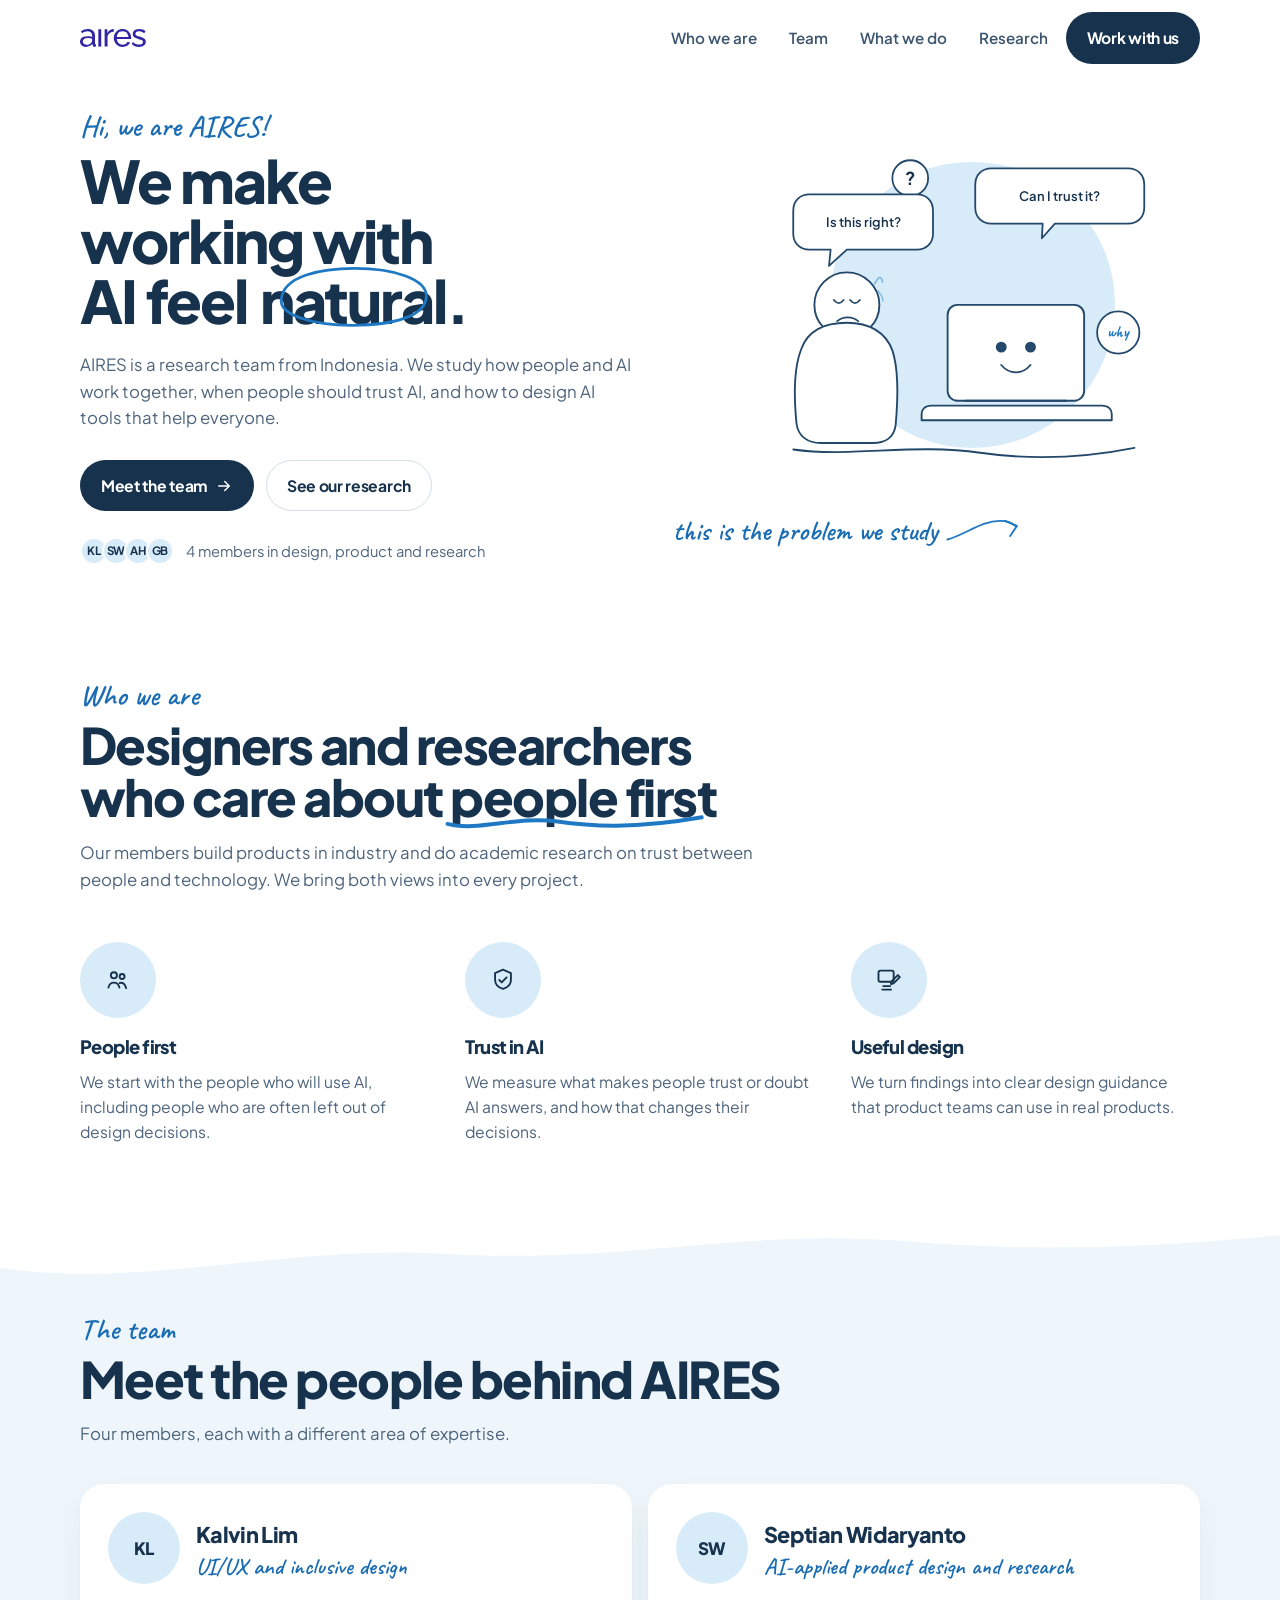
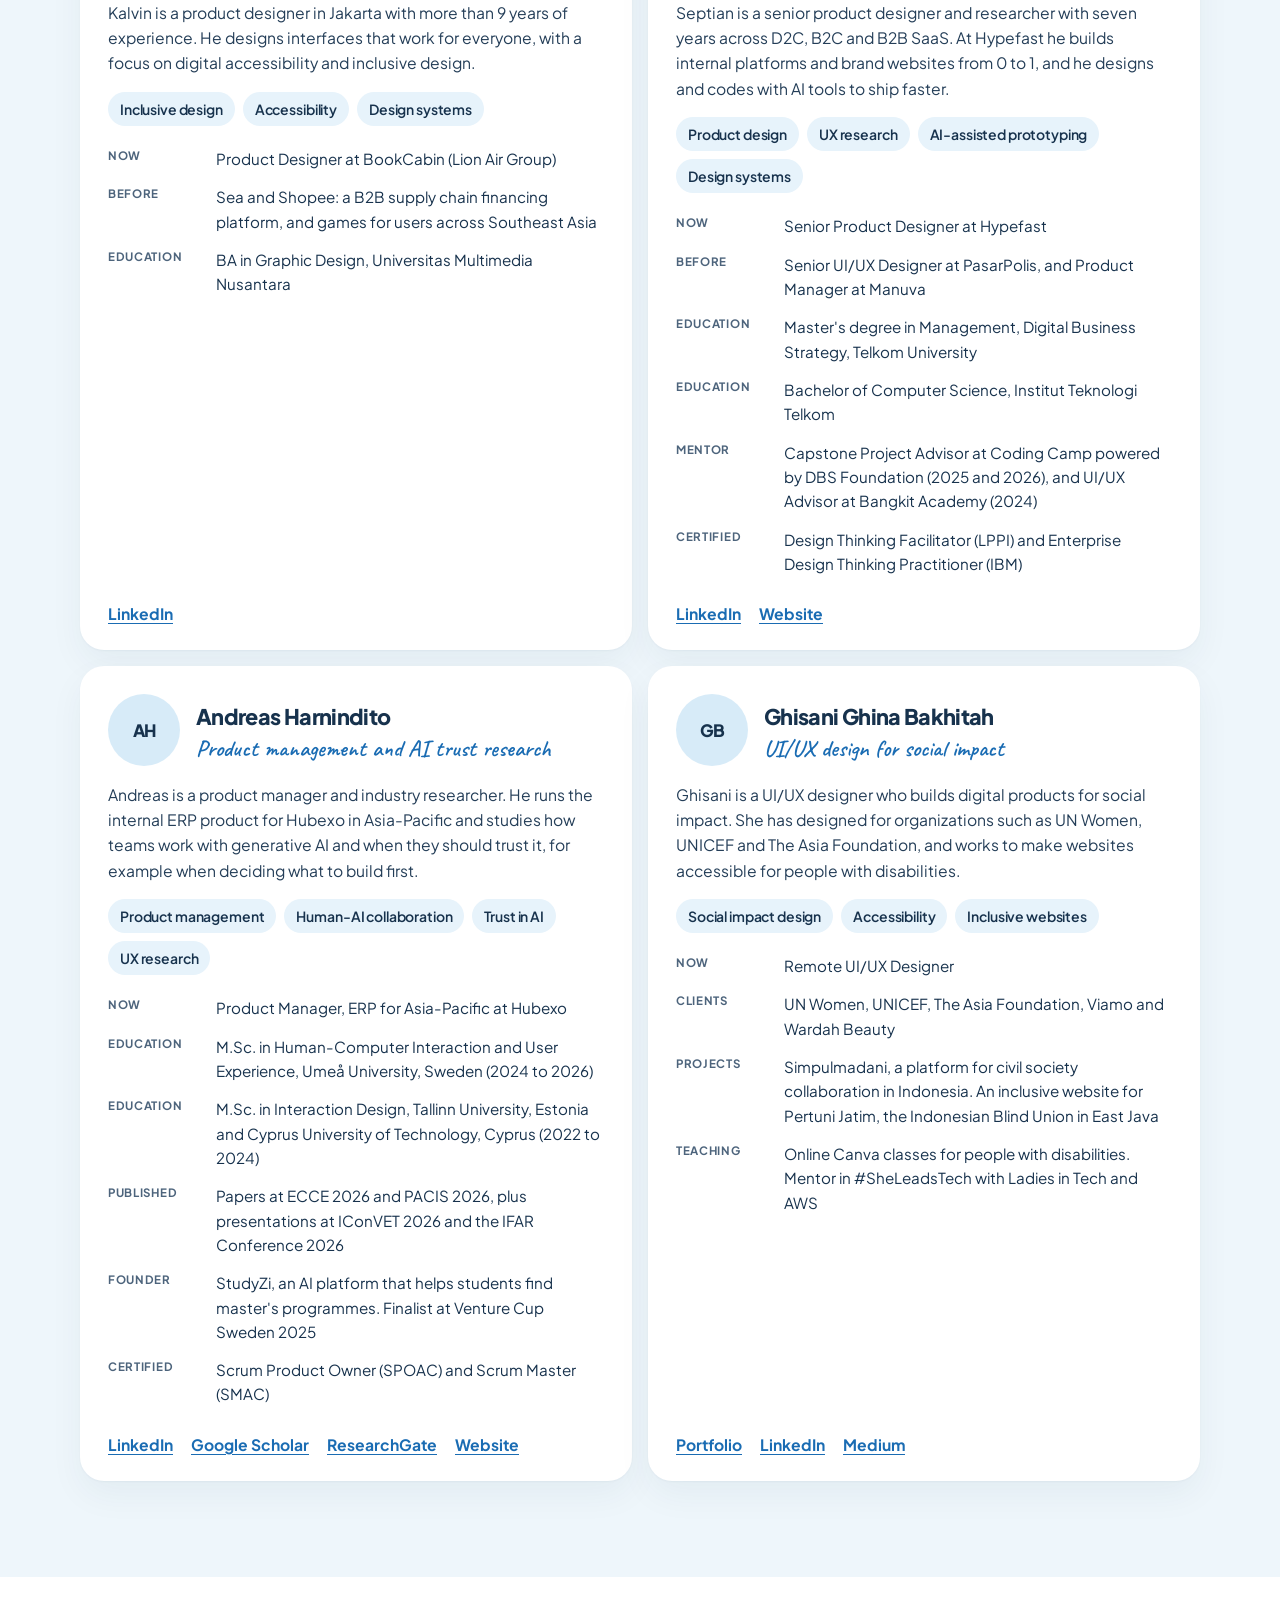
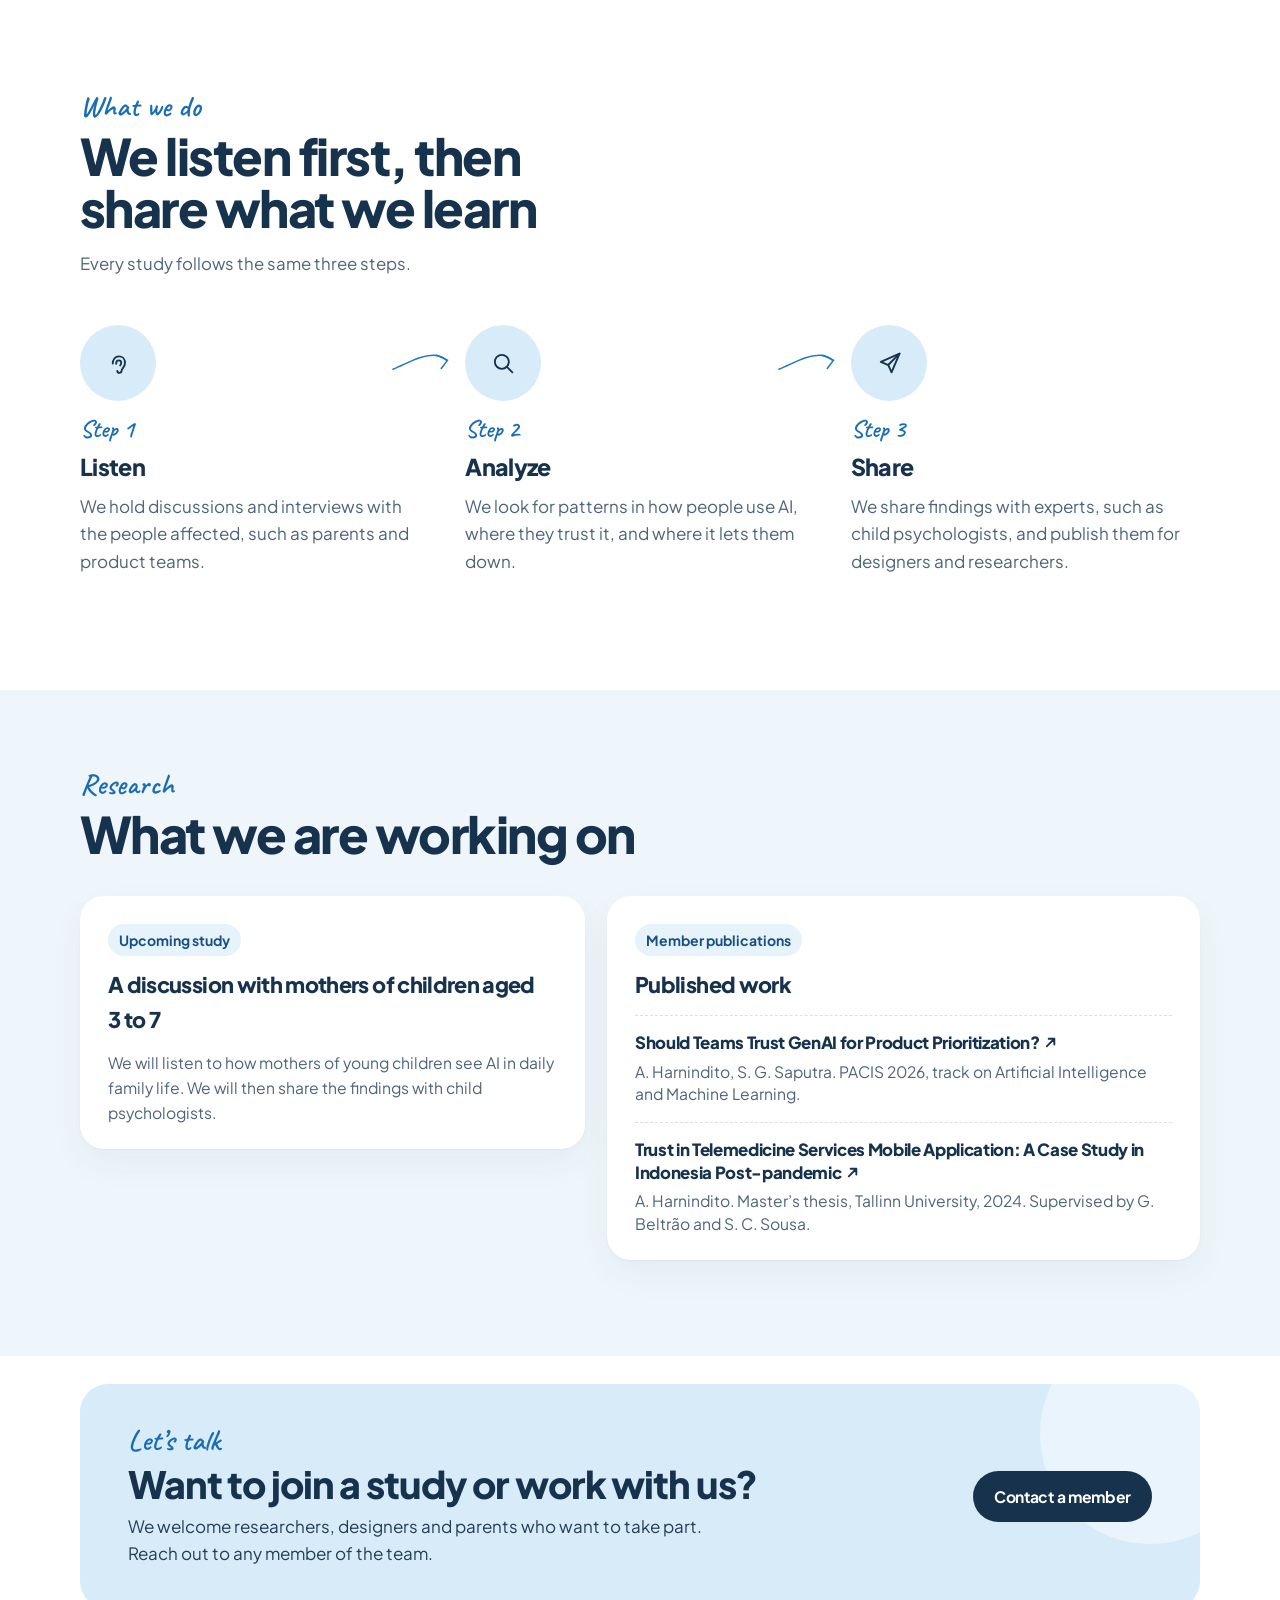
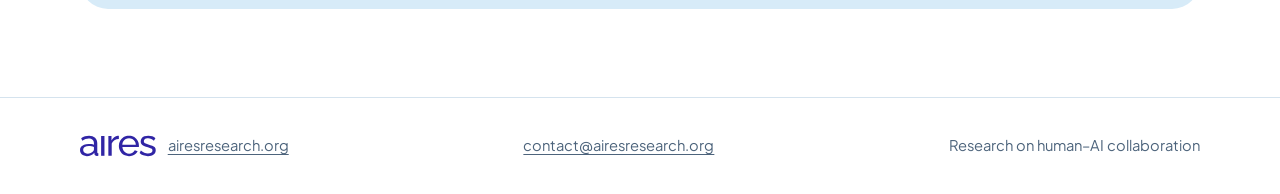
==== commit 506b1a4c: "Update Andreas and Septian team profiles Replace both member cards with their current roles, educati" ====
--- a/index.html
+++ b/index.html
@@ -71,7 +71,7 @@
             <a class="btn btn-ghost" href="#research">See our research</a>
           </div>
           <p class="roster">
-            <span class="roster-faces" aria-hidden="true"><span>KL</span><span>MS</span><span>AH</span><span>GB</span></span>
+            <span class="roster-faces" aria-hidden="true"><span>KL</span><span>SW</span><span>AH</span><span>GB</span></span>
             <span class="roster-long">4 members in design, product and research</span>
             <span class="roster-short">4 members</span>
           </p>
@@ -194,25 +194,30 @@
 
           <article class="member">
             <header class="member-head">
-              <span class="avatar" aria-hidden="true">MS</span>
+              <span class="avatar" aria-hidden="true">SW</span>
               <div>
-                <h3>M. Septian Widaryanto</h3>
-                <p class="role">AI-applied product design</p>
+                <h3>Septian Widaryanto</h3>
+                <p class="role">AI-applied product design and research</p>
               </div>
             </header>
-            <p>Septian is a senior product designer who uses AI in his design work. He designs B2B dashboards, direct-to-consumer shopping products, and design systems.</p>
+            <p>Septian is a senior product designer and researcher with seven years across D2C, B2C and B2B SaaS. At Hypefast he builds internal platforms and brand websites from 0 to 1, and he designs and codes with AI tools to ship faster.</p>
             <ul class="tags">
-              <li>AI-applied design</li>
-              <li>B2B dashboards</li>
-              <li>D2C commerce</li>
+              <li>Product design</li>
+              <li>UX research</li>
+              <li>AI-assisted prototyping</li>
+              <li>Design systems</li>
             </ul>
             <dl class="facts">
-              <div><dt>Now</dt><dd>Senior Product Designer</dd></div>
-              <div><dt>Focus</dt><dd>Data-heavy screens and design systems that scale</dd></div>
+              <div><dt>Now</dt><dd>Senior Product Designer at Hypefast</dd></div>
+              <div><dt>Before</dt><dd>Senior UI/UX Designer at PasarPolis, and Product Manager at Manuva</dd></div>
+              <div><dt>Education</dt><dd>Master's degree in Management, Digital Business Strategy, Telkom University</dd></div>
+              <div><dt>Education</dt><dd>Bachelor of Computer Science, Institut Teknologi Telkom</dd></div>
+              <div><dt>Mentor</dt><dd>Capstone Project Advisor at Coding Camp powered by DBS Foundation (2025 and 2026), and UI/UX Advisor at Bangkit Academy (2024)</dd></div>
+              <div><dt>Certified</dt><dd>Design Thinking Facilitator (LPPI) and Enterprise Design Thinking Practitioner (IBM)</dd></div>
             </dl>
             <p class="links">
-              <a href="https://www.widaryanto.com/" target="_blank" rel="noopener" aria-label="M. Septian Widaryanto’s portfolio">Portfolio<span class="sr-only"> (opens in a new tab)</span></a>
-              <a href="https://www.linkedin.com/in/mseptianwidaryanto" target="_blank" rel="noopener" aria-label="M. Septian Widaryanto on LinkedIn">LinkedIn<span class="sr-only"> (opens in a new tab)</span></a>
+              <a href="https://www.linkedin.com/in/mseptianwidaryanto/" target="_blank" rel="noopener" aria-label="Septian Widaryanto on LinkedIn">LinkedIn<span class="sr-only"> (opens in a new tab)</span></a>
+              <a href="https://widaryanto.com/" target="_blank" rel="noopener" aria-label="Septian Widaryanto’s website">Website<span class="sr-only"> (opens in a new tab)</span></a>
             </p>
           </article>
 
@@ -221,24 +226,29 @@
               <span class="avatar" aria-hidden="true">AH</span>
               <div>
                 <h3>Andreas Harnindito</h3>
-                <p class="role">Product management and research</p>
+                <p class="role">Product management and AI trust research</p>
               </div>
             </header>
-            <p>Andreas works in product management and researches trust between people and technology. His current research asks whether product teams should trust generative AI when they decide what to build first.</p>
+            <p>Andreas is a product manager and industry researcher. He runs the internal ERP product for Hubexo in Asia-Pacific and studies how teams work with generative AI and when they should trust it, for example when deciding what to build first.</p>
             <ul class="tags">
               <li>Product management</li>
-              <li>Scrum and agile</li>
-              <li>Human-computer trust</li>
+              <li>Human-AI collaboration</li>
+              <li>Trust in AI</li>
+              <li>UX research</li>
             </ul>
             <dl class="facts">
-              <div><dt>Study</dt><dd>Master’s student, Department of Informatics, Umeå University, Sweden</dd></div>
-              <div><dt>Alumni</dt><dd>Institute of Informatics, Tallinn University, Estonia (2022 to 2024). Thesis on how users in Indonesia trust telemedicine apps</dd></div>
-              <div><dt>Published</dt><dd>Paper at PACIS 2026, the Pacific Asia Conference on Information Systems</dd></div>
-              <div><dt>Certified</dt><dd>Certified Associate in Scrum Fundamentals (CASF)</dd></div>
+              <div><dt>Now</dt><dd>Product Manager, ERP for Asia-Pacific at Hubexo</dd></div>
+              <div><dt>Education</dt><dd>M.Sc. in Human-Computer Interaction and User Experience, Umeå University, Sweden (2024 to 2026)</dd></div>
+              <div><dt>Education</dt><dd>M.Sc. in Interaction Design, Tallinn University, Estonia and Cyprus University of Technology, Cyprus (2022 to 2024)</dd></div>
+              <div><dt>Published</dt><dd>Papers at ECCE 2026 and PACIS 2026, plus presentations at IConVET 2026 and the IFAR Conference 2026</dd></div>
+              <div><dt>Founder</dt><dd>StudyZi, an AI platform that helps students find master's programmes. Finalist at Venture Cup Sweden 2025</dd></div>
+              <div><dt>Certified</dt><dd>Scrum Product Owner (SPOAC) and Scrum Master (SMAC)</dd></div>
             </dl>
             <p class="links">
-              <a href="https://www.researchgate.net/publication/397786254_Trust_in_Telemedicine_Services_Mobile_Application_A_Case_Study_in_Indonesia_Post-pandemic_Investigating_Factors_Affecting_Users'_Trust_Perception" target="_blank" rel="noopener" aria-label="Andreas Harnindito on ResearchGate">ResearchGate<span class="sr-only"> (opens in a new tab)</span></a>
-              <a href="https://medium.com/@andreeyash" target="_blank" rel="noopener" aria-label="Andreas Harnindito’s website">Website<span class="sr-only"> (opens in a new tab)</span></a>
+              <a href="https://www.linkedin.com/in/andreas-harnindito/" target="_blank" rel="noopener" aria-label="Andreas Harnindito on LinkedIn">LinkedIn<span class="sr-only"> (opens in a new tab)</span></a>
+              <a href="https://scholar.google.com/citations?view_op=list_works&amp;hl=en&amp;user=XYF-ujwAAAAJ" target="_blank" rel="noopener" aria-label="Andreas Harnindito on Google Scholar">Google Scholar<span class="sr-only"> (opens in a new tab)</span></a>
+              <a href="https://www.researchgate.net/profile/Andreas-Harnindito" target="_blank" rel="noopener" aria-label="Andreas Harnindito on ResearchGate">ResearchGate<span class="sr-only"> (opens in a new tab)</span></a>
+              <a href="https://www.andreasharnindito.com/" target="_blank" rel="noopener" aria-label="Andreas Harnindito’s website">Website<span class="sr-only"> (opens in a new tab)</span></a>
             </p>
           </article>
 
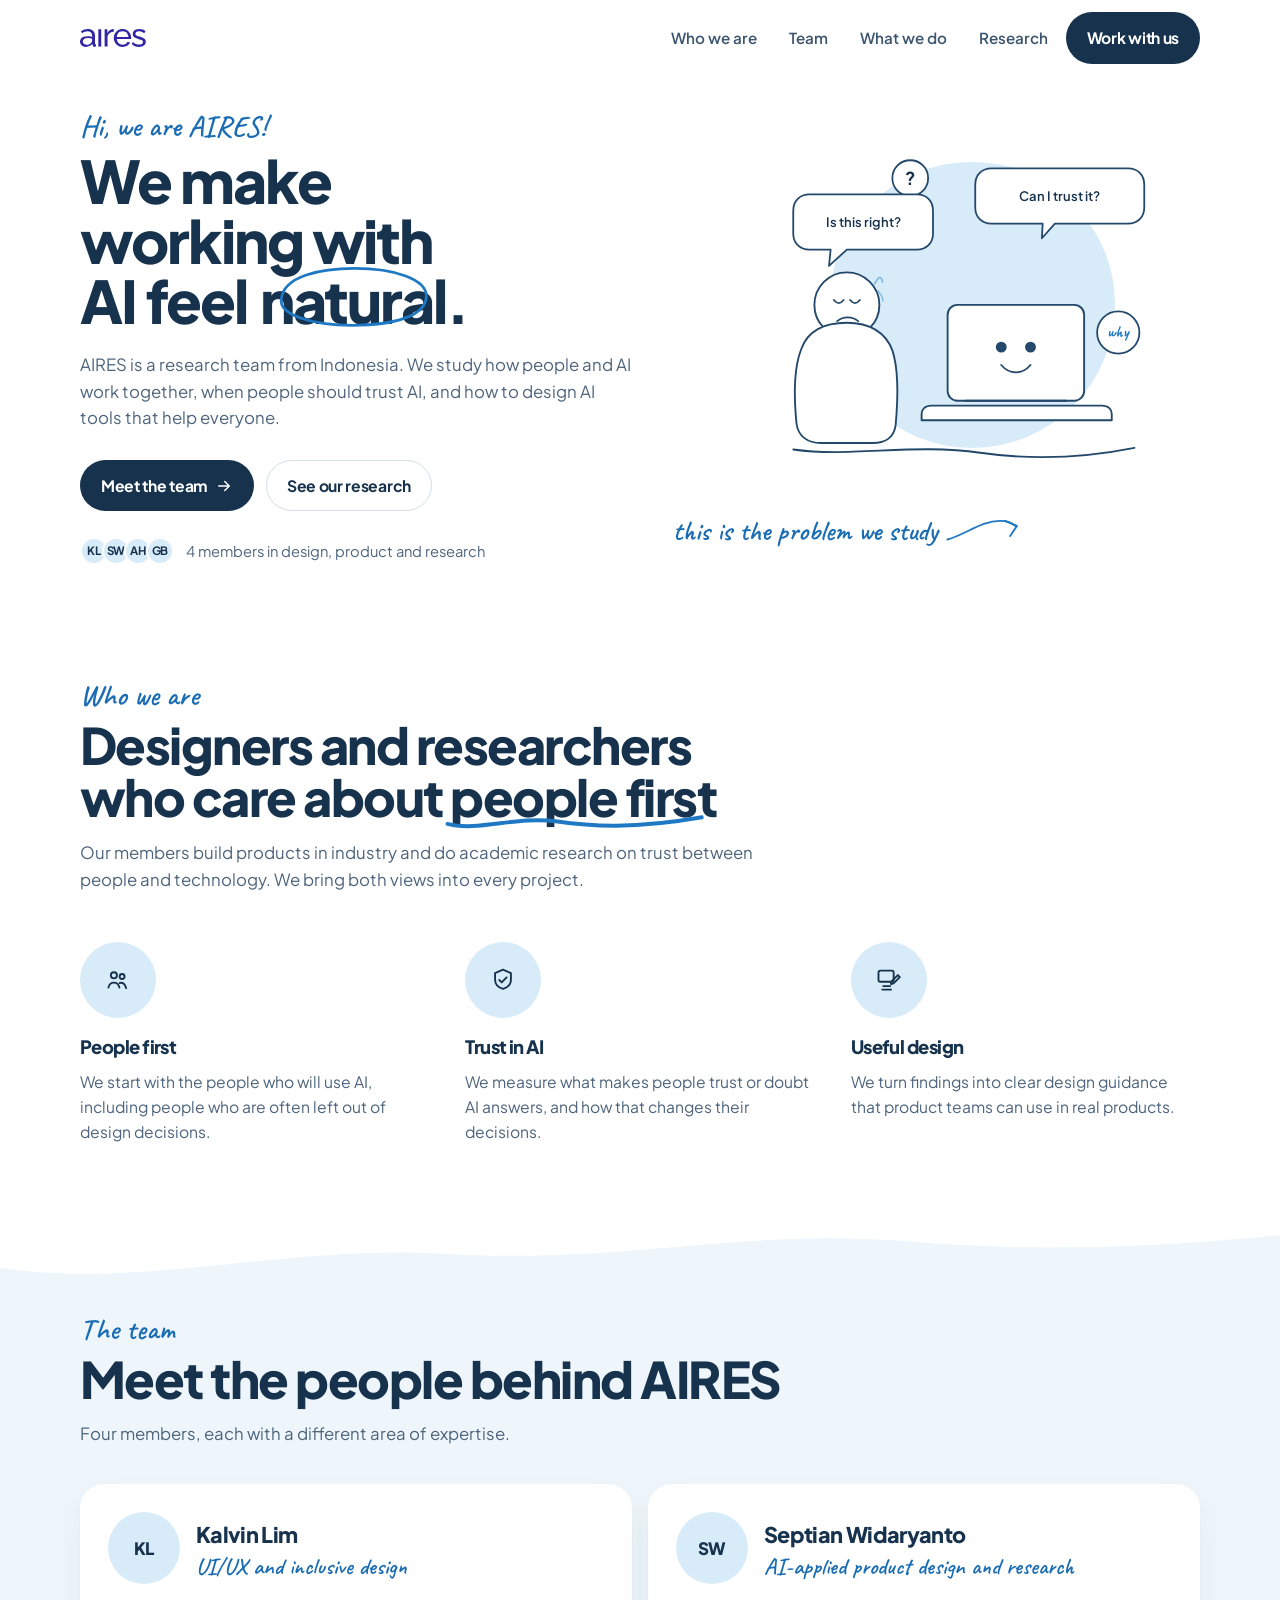
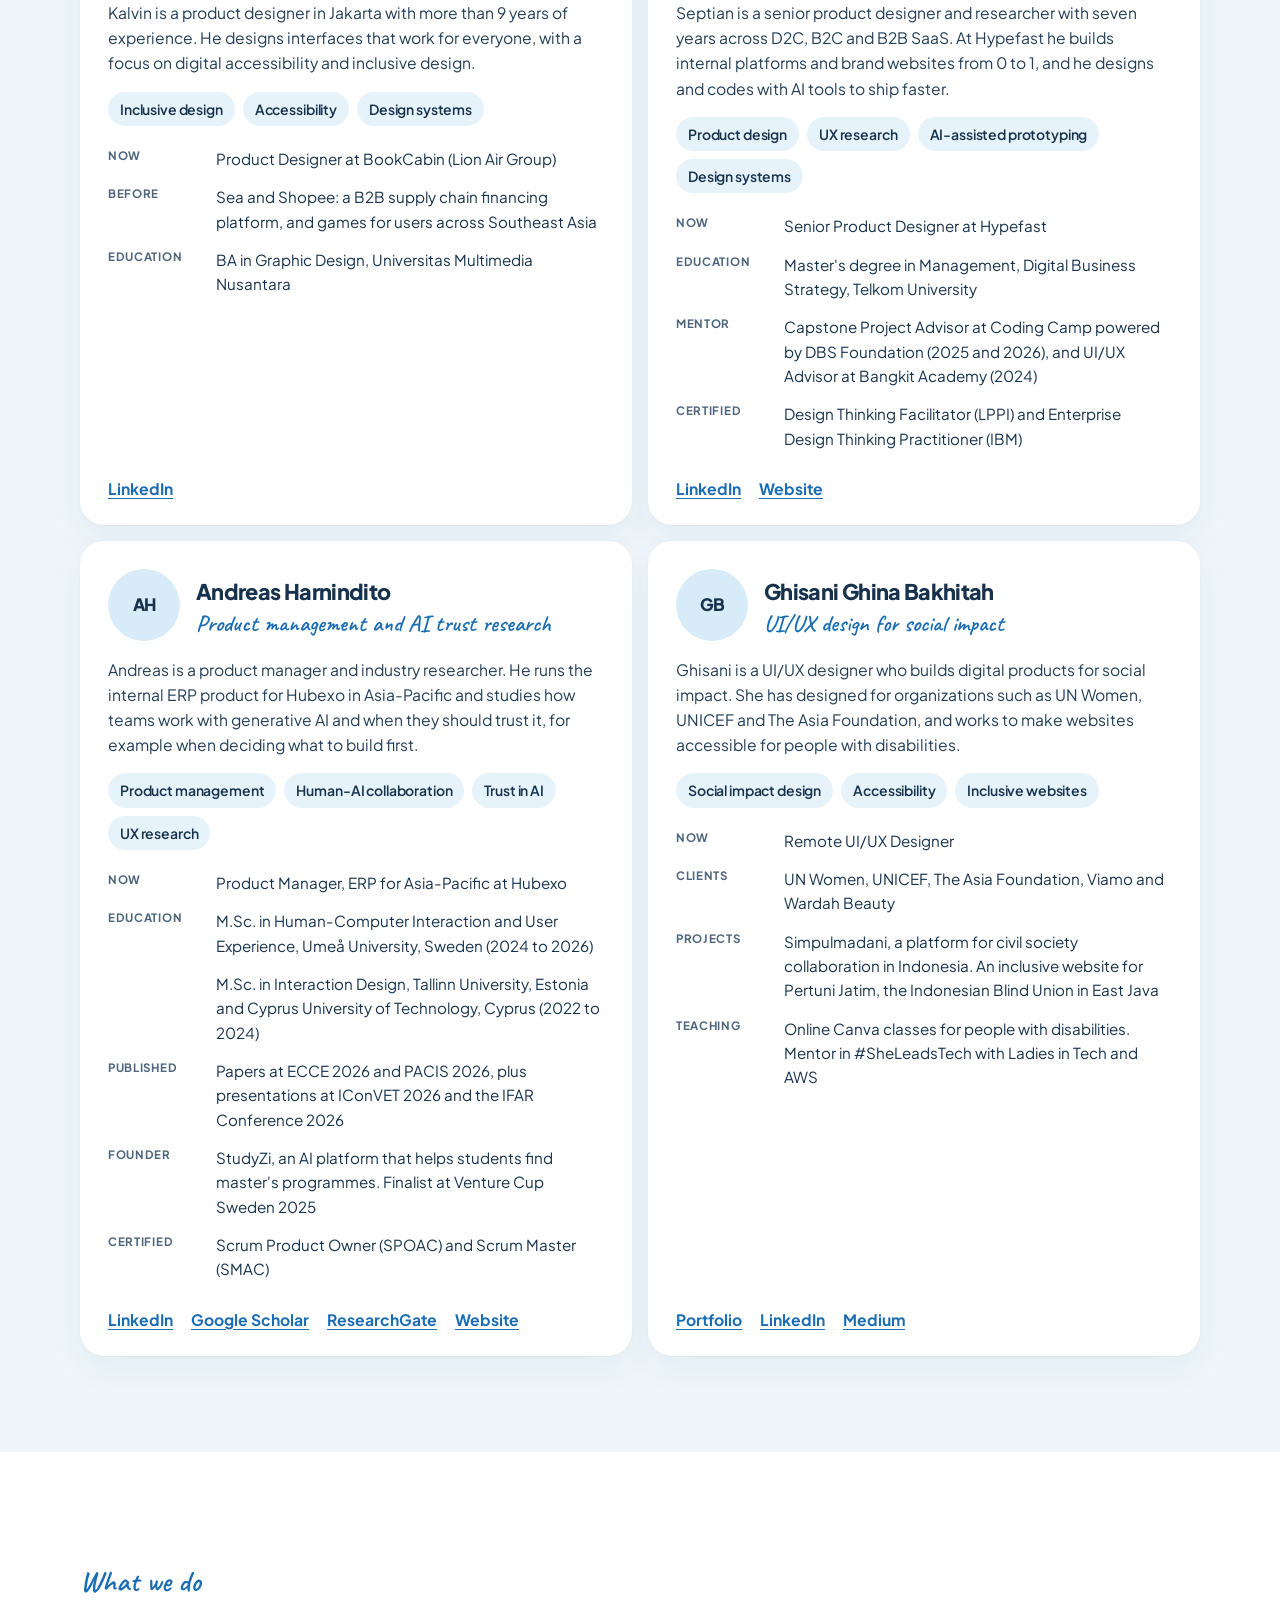
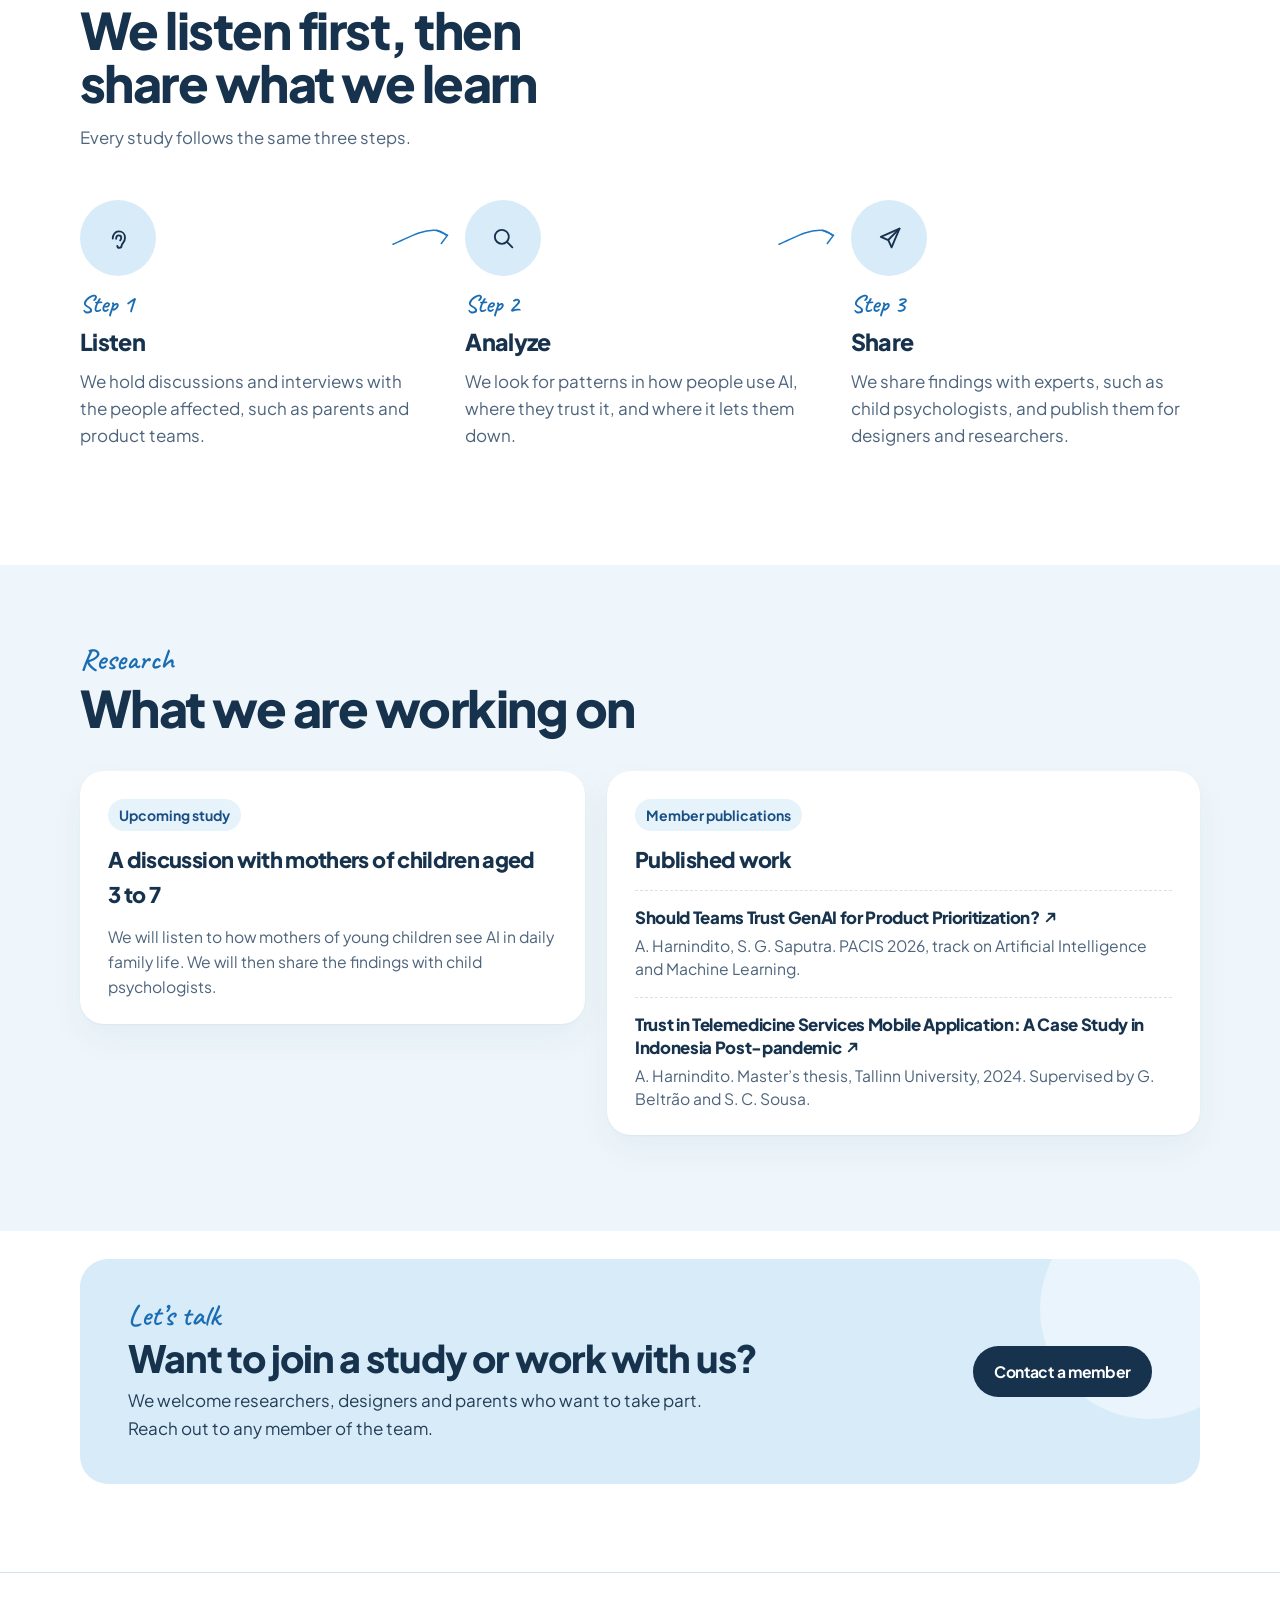
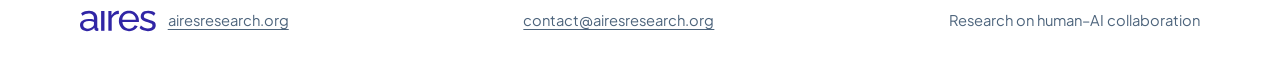
==== commit a22fd8c8: "Show one label for Andreas's two degrees Keep the second degree in the value column with a blank lab" ====
--- a/index.html
+++ b/index.html
@@ -209,9 +209,7 @@
             </ul>
             <dl class="facts">
               <div><dt>Now</dt><dd>Senior Product Designer at Hypefast</dd></div>
-              <div><dt>Before</dt><dd>Senior UI/UX Designer at PasarPolis, and Product Manager at Manuva</dd></div>
               <div><dt>Education</dt><dd>Master's degree in Management, Digital Business Strategy, Telkom University</dd></div>
-              <div><dt>Education</dt><dd>Bachelor of Computer Science, Institut Teknologi Telkom</dd></div>
               <div><dt>Mentor</dt><dd>Capstone Project Advisor at Coding Camp powered by DBS Foundation (2025 and 2026), and UI/UX Advisor at Bangkit Academy (2024)</dd></div>
               <div><dt>Certified</dt><dd>Design Thinking Facilitator (LPPI) and Enterprise Design Thinking Practitioner (IBM)</dd></div>
             </dl>
@@ -239,7 +237,7 @@
             <dl class="facts">
               <div><dt>Now</dt><dd>Product Manager, ERP for Asia-Pacific at Hubexo</dd></div>
               <div><dt>Education</dt><dd>M.Sc. in Human-Computer Interaction and User Experience, Umeå University, Sweden (2024 to 2026)</dd></div>
-              <div><dt>Education</dt><dd>M.Sc. in Interaction Design, Tallinn University, Estonia and Cyprus University of Technology, Cyprus (2022 to 2024)</dd></div>
+              <div><dt></dt><dd>M.Sc. in Interaction Design, Tallinn University, Estonia and Cyprus University of Technology, Cyprus (2022 to 2024)</dd></div>
               <div><dt>Published</dt><dd>Papers at ECCE 2026 and PACIS 2026, plus presentations at IConVET 2026 and the IFAR Conference 2026</dd></div>
               <div><dt>Founder</dt><dd>StudyZi, an AI platform that helps students find master's programmes. Finalist at Venture Cup Sweden 2025</dd></div>
               <div><dt>Certified</dt><dd>Scrum Product Owner (SPOAC) and Scrum Master (SMAC)</dd></div>
--- a/style.css
+++ b/style.css
@@ -746,6 +746,7 @@
   .cta::after { display: none; }
   .cta .btn { height: 48px; }
   .facts div { grid-template-columns: 1fr; }
+  .facts dt:empty { display: none; }
 }
 
 @media (max-width: 559px) {
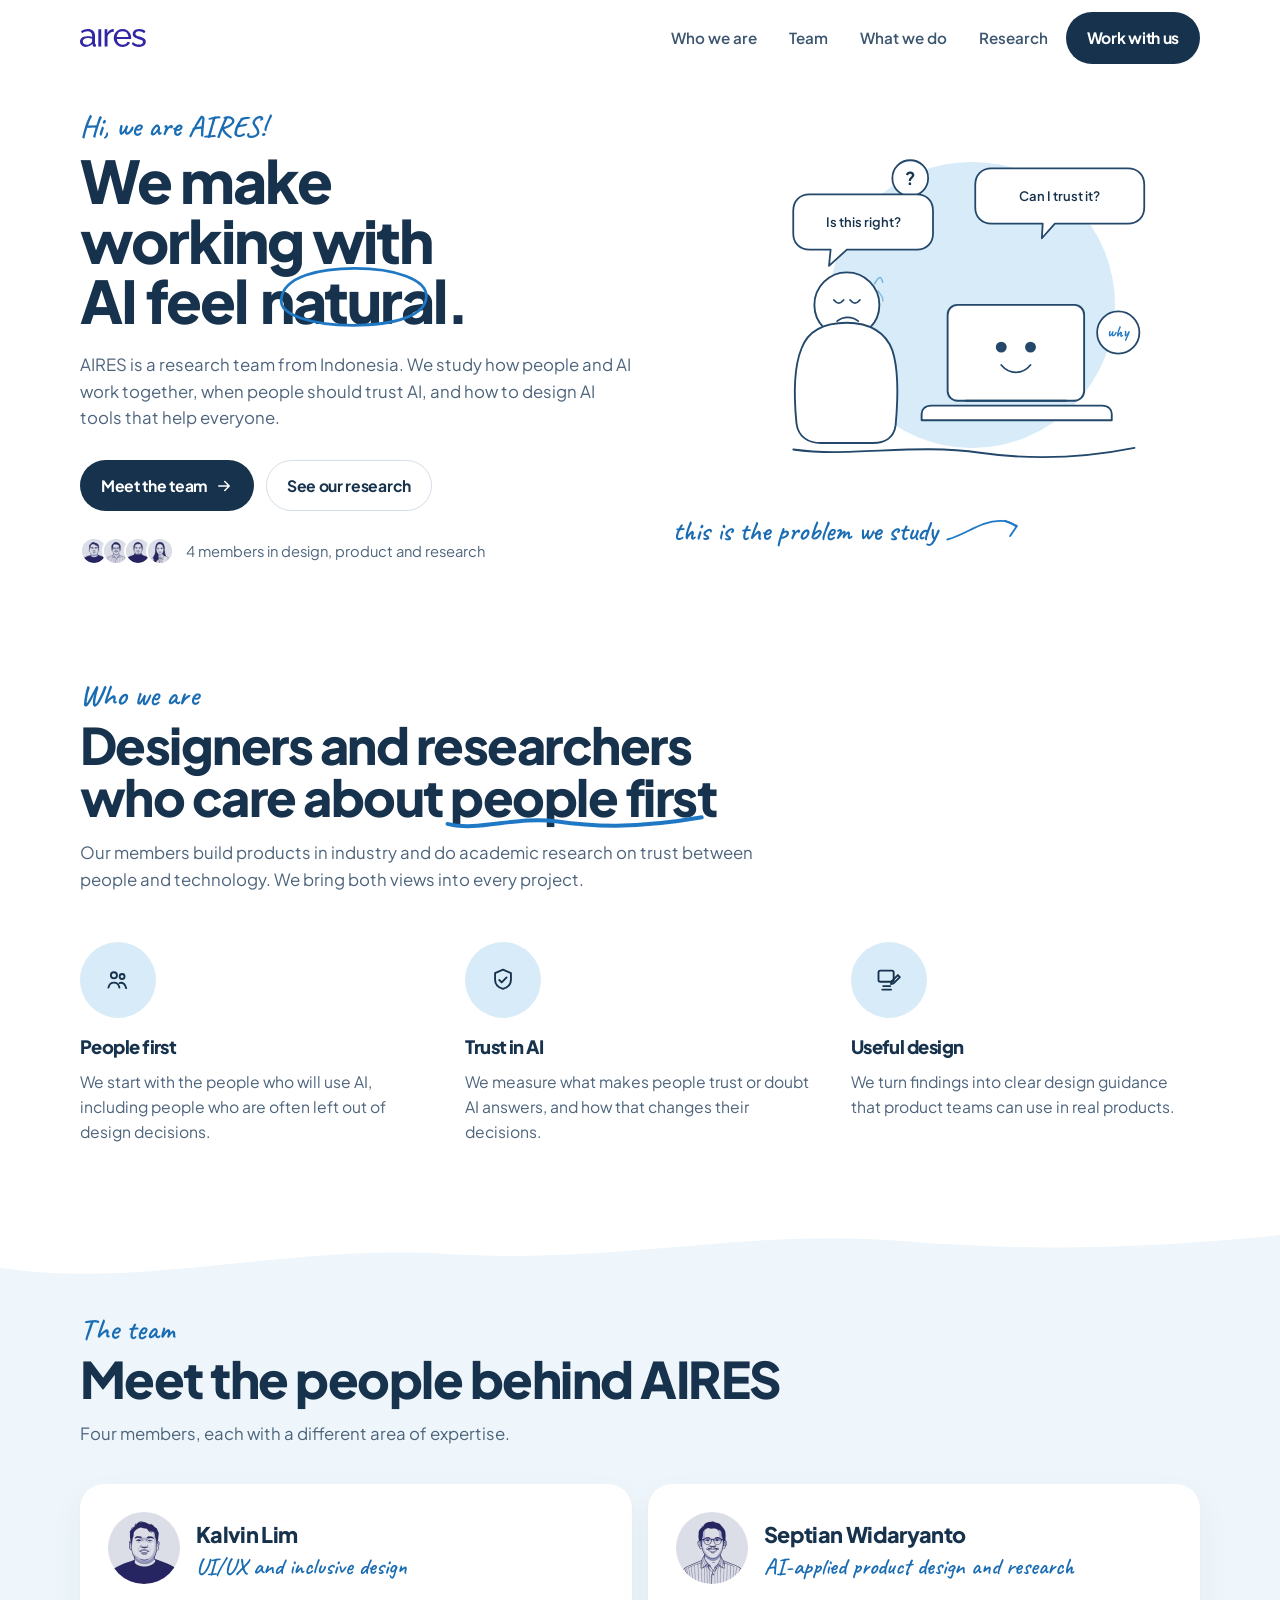
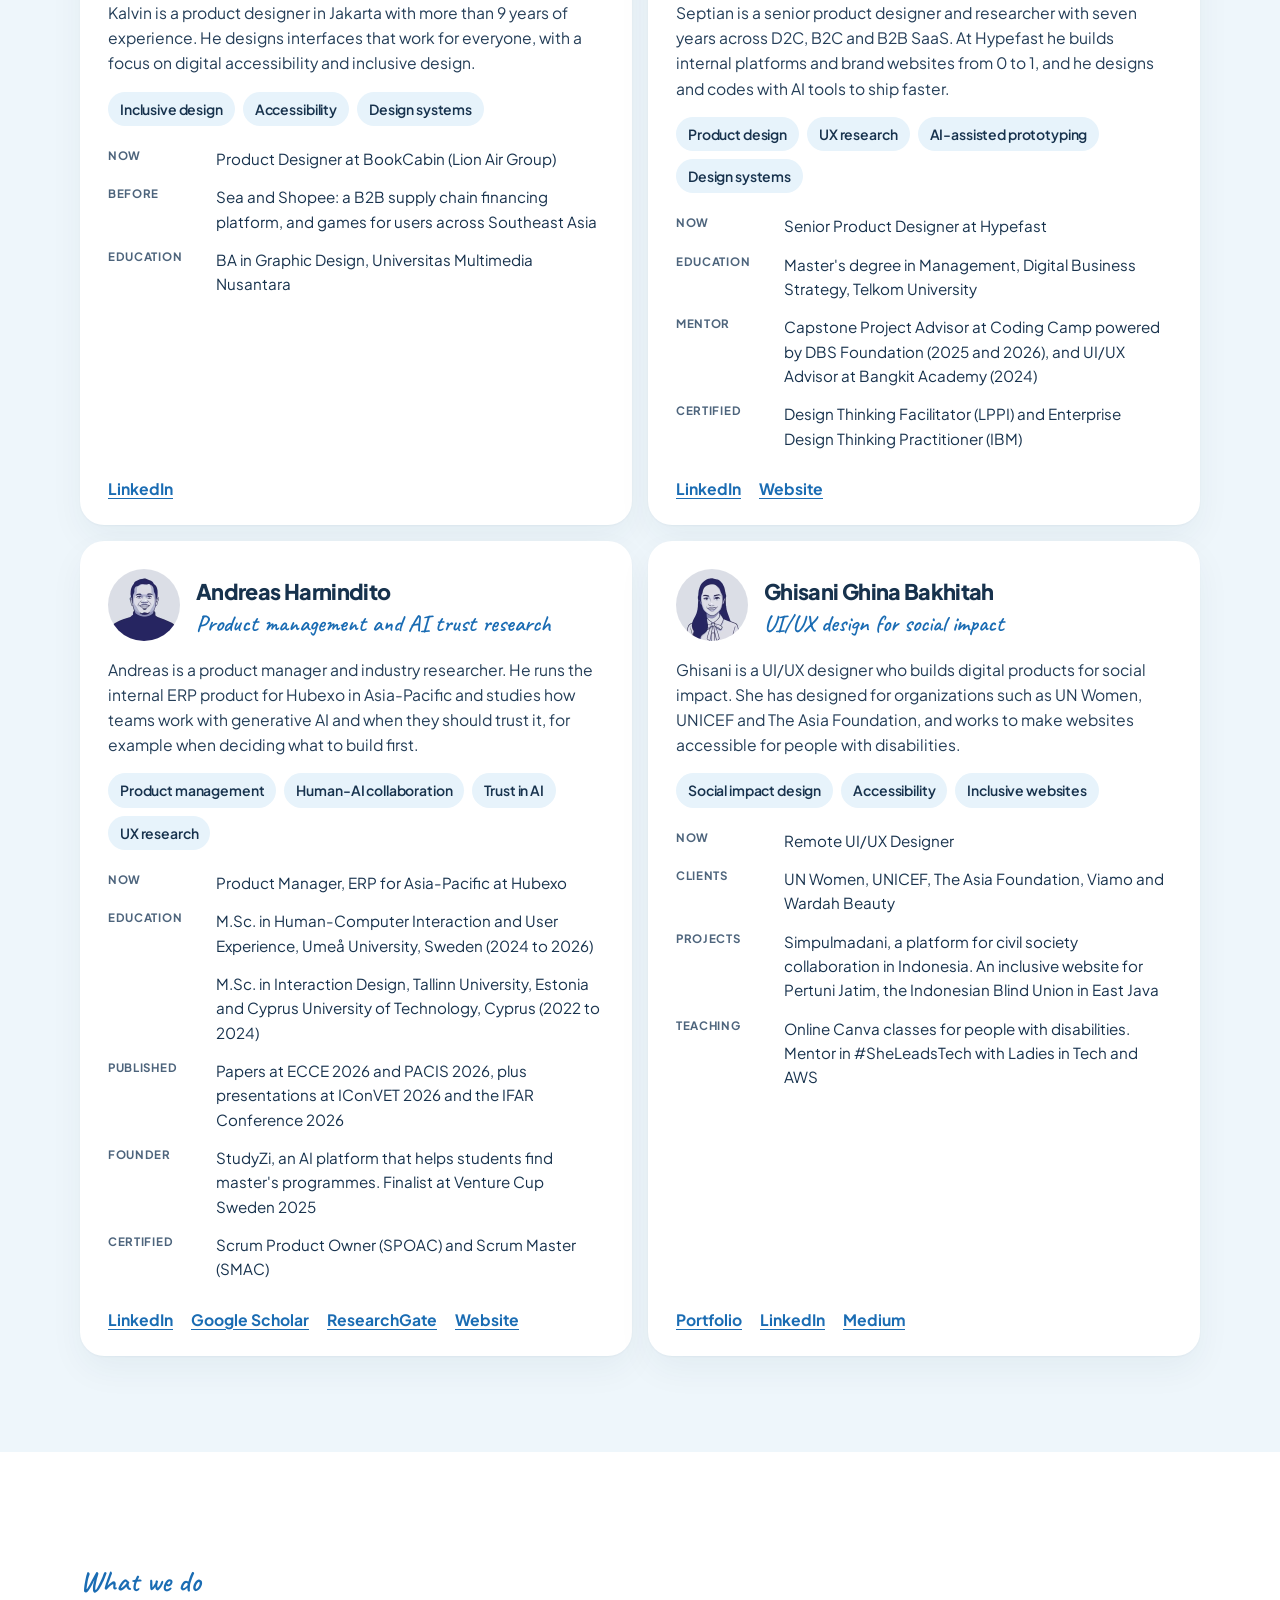
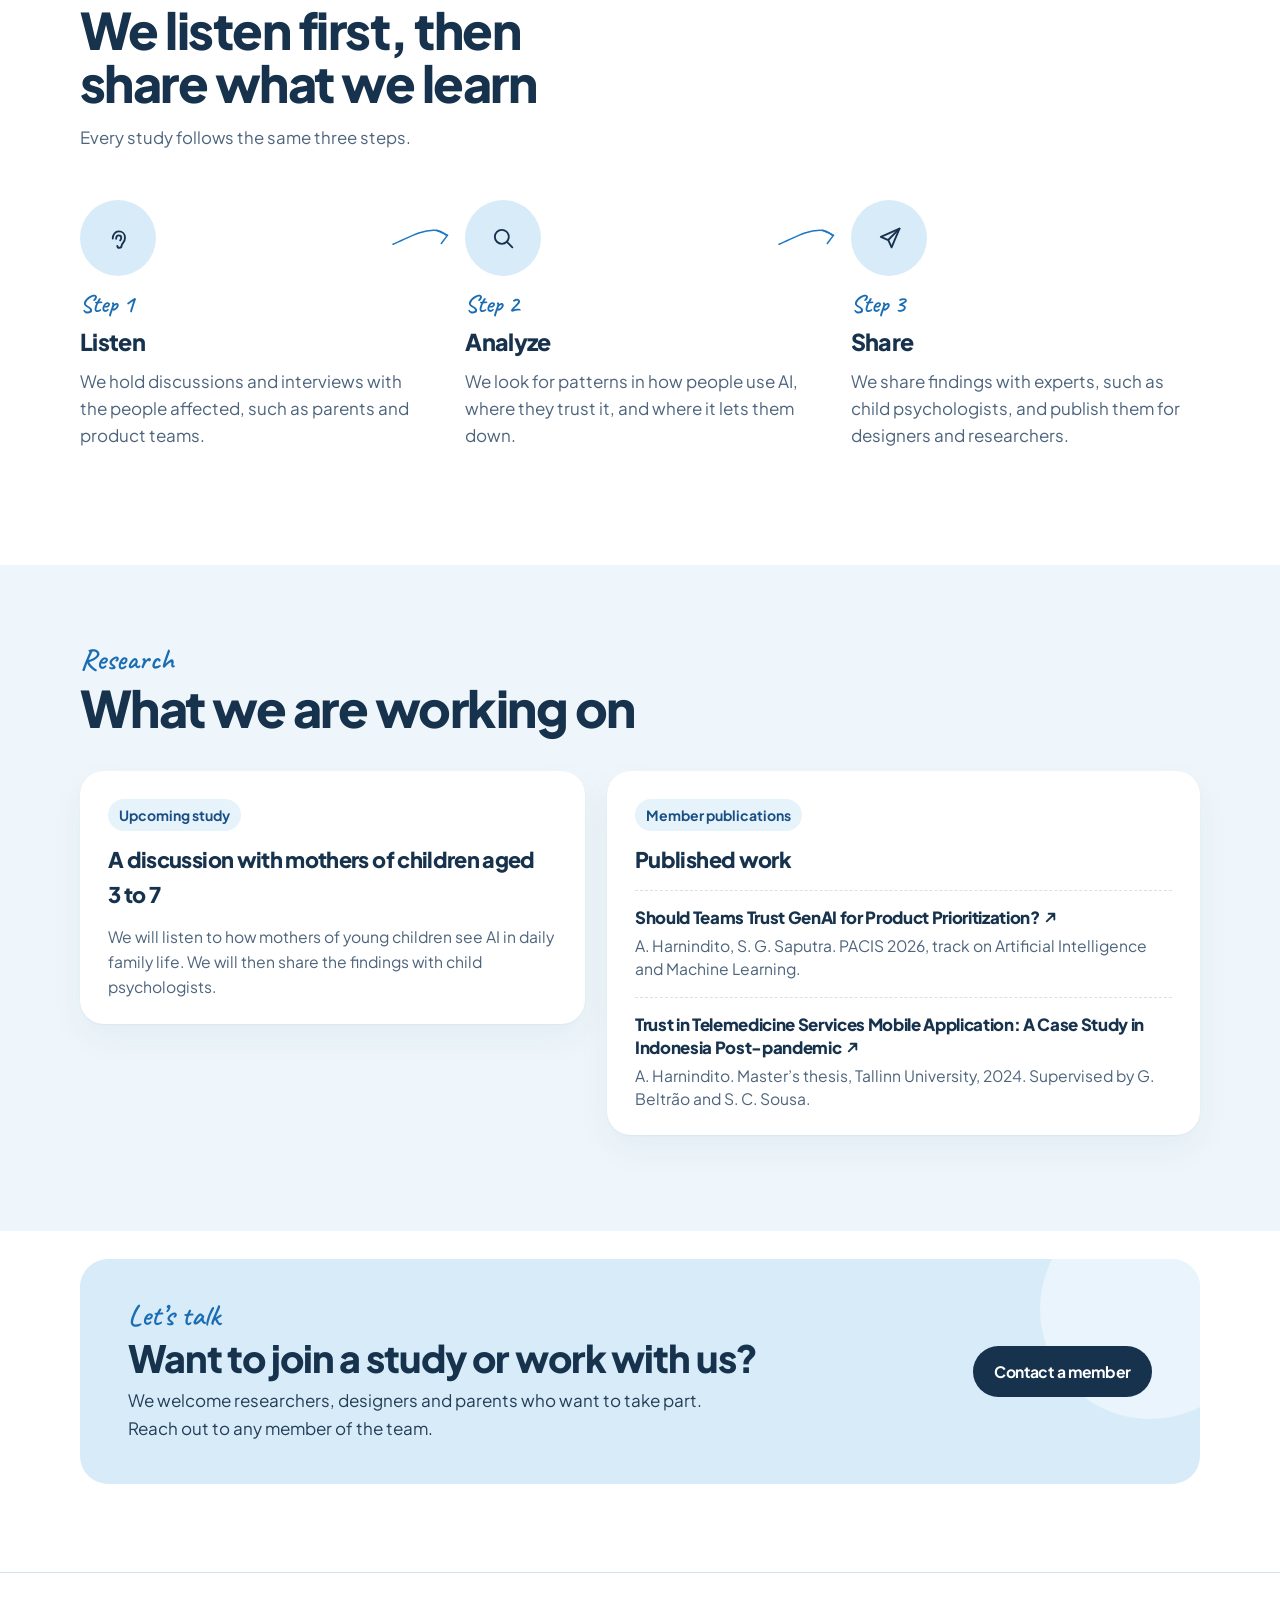
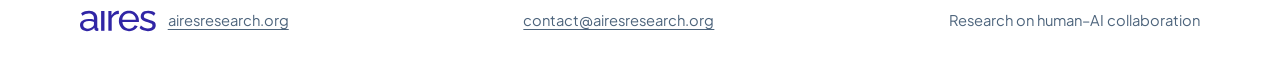
==== commit e07836a5: "Replace team initials with portrait illustrations Crop the four Illustrator portraits into circular " ====
--- a/index.html
+++ b/index.html
@@ -71,7 +71,7 @@
             <a class="btn btn-ghost" href="#research">See our research</a>
           </div>
           <p class="roster">
-            <span class="roster-faces" aria-hidden="true"><span>KL</span><span>SW</span><span>AH</span><span>GB</span></span>
+            <span class="roster-faces" aria-hidden="true"><span><img src="assets/portrait-kalvin-lim.webp" alt=""></span><span><img src="assets/portrait-septian-widaryanto.webp" alt=""></span><span><img src="assets/portrait-andreas-harnindito.webp" alt=""></span><span><img src="assets/portrait-ghisani-ghina-bakhitah.webp" alt=""></span></span>
             <span class="roster-long">4 members in design, product and research</span>
             <span class="roster-short">4 members</span>
           </p>
@@ -172,7 +172,7 @@
         <div class="team-grid" data-reveal>
           <article class="member">
             <header class="member-head">
-              <span class="avatar" aria-hidden="true">KL</span>
+              <img class="avatar" src="assets/portrait-kalvin-lim.webp" width="72" height="72" alt="Portrait of Kalvin Lim">
               <div>
                 <h3>Kalvin Lim</h3>
                 <p class="role">UI/UX and inclusive design</p>
@@ -194,7 +194,7 @@
 
           <article class="member">
             <header class="member-head">
-              <span class="avatar" aria-hidden="true">SW</span>
+              <img class="avatar" src="assets/portrait-septian-widaryanto.webp" width="72" height="72" alt="Portrait of Septian Widaryanto">
               <div>
                 <h3>Septian Widaryanto</h3>
                 <p class="role">AI-applied product design and research</p>
@@ -221,7 +221,7 @@
 
           <article class="member">
             <header class="member-head">
-              <span class="avatar" aria-hidden="true">AH</span>
+              <img class="avatar" src="assets/portrait-andreas-harnindito.webp" width="72" height="72" alt="Portrait of Andreas Harnindito">
               <div>
                 <h3>Andreas Harnindito</h3>
                 <p class="role">Product management and AI trust research</p>
@@ -252,7 +252,7 @@
 
           <article class="member">
             <header class="member-head">
-              <span class="avatar" aria-hidden="true">GB</span>
+              <img class="avatar" src="assets/portrait-ghisani-ghina-bakhitah.webp" width="72" height="72" alt="Portrait of Ghisani Ghina Bakhitah">
               <div>
                 <h3>Ghisani Ghina Bakhitah</h3>
                 <p class="role">UI/UX design for social impact</p>
--- a/style.css
+++ b/style.css
@@ -301,15 +301,18 @@
   width: 28px;
   height: 28px;
   margin-left: -6px;
-  display: grid;
-  place-items: center;
+  display: block;
   border-radius: 50%;
-  background: var(--circle);
-  color: var(--navy);
+  background: #dbdee7;
   border: 2px solid #fff;
-  font-size: 0.72rem;
-  font-weight: 700;
-  letter-spacing: -0.03em;
+  overflow: hidden;
+}
+.roster-faces img {
+  width: 100%;
+  height: 100%;
+  object-fit: cover;
+  border-radius: 50%;
+  display: block;
 }
 .roster-faces span:first-child { margin-left: 0; }
 
@@ -419,12 +422,9 @@
   width: 72px;
   height: 72px;
   border-radius: 50%;
-  display: grid;
-  place-items: center;
-  background: var(--circle);
-  color: var(--navy);
-  font-weight: 800;
-  letter-spacing: -0.03em;
+  object-fit: cover;
+  background: #dbdee7;
+  display: block;
 }
 .role {
   margin-top: 2px;
@@ -698,7 +698,7 @@
   .principles .icon-ring svg { width: 18px; height: 18px; }
   .principles h3 { grid-column: 2; grid-row: 1; margin: 0; }
   .principles p { grid-column: 1 / -1; }
-  .avatar { width: 40px; height: 40px; font-size: 0.78rem; }
+  .avatar { width: 40px; height: 40px; }
   .member h3 { font-size: 1.15rem; }
   .member-head { gap: 12px; }
   .facts { display: grid; gap: 8px; }
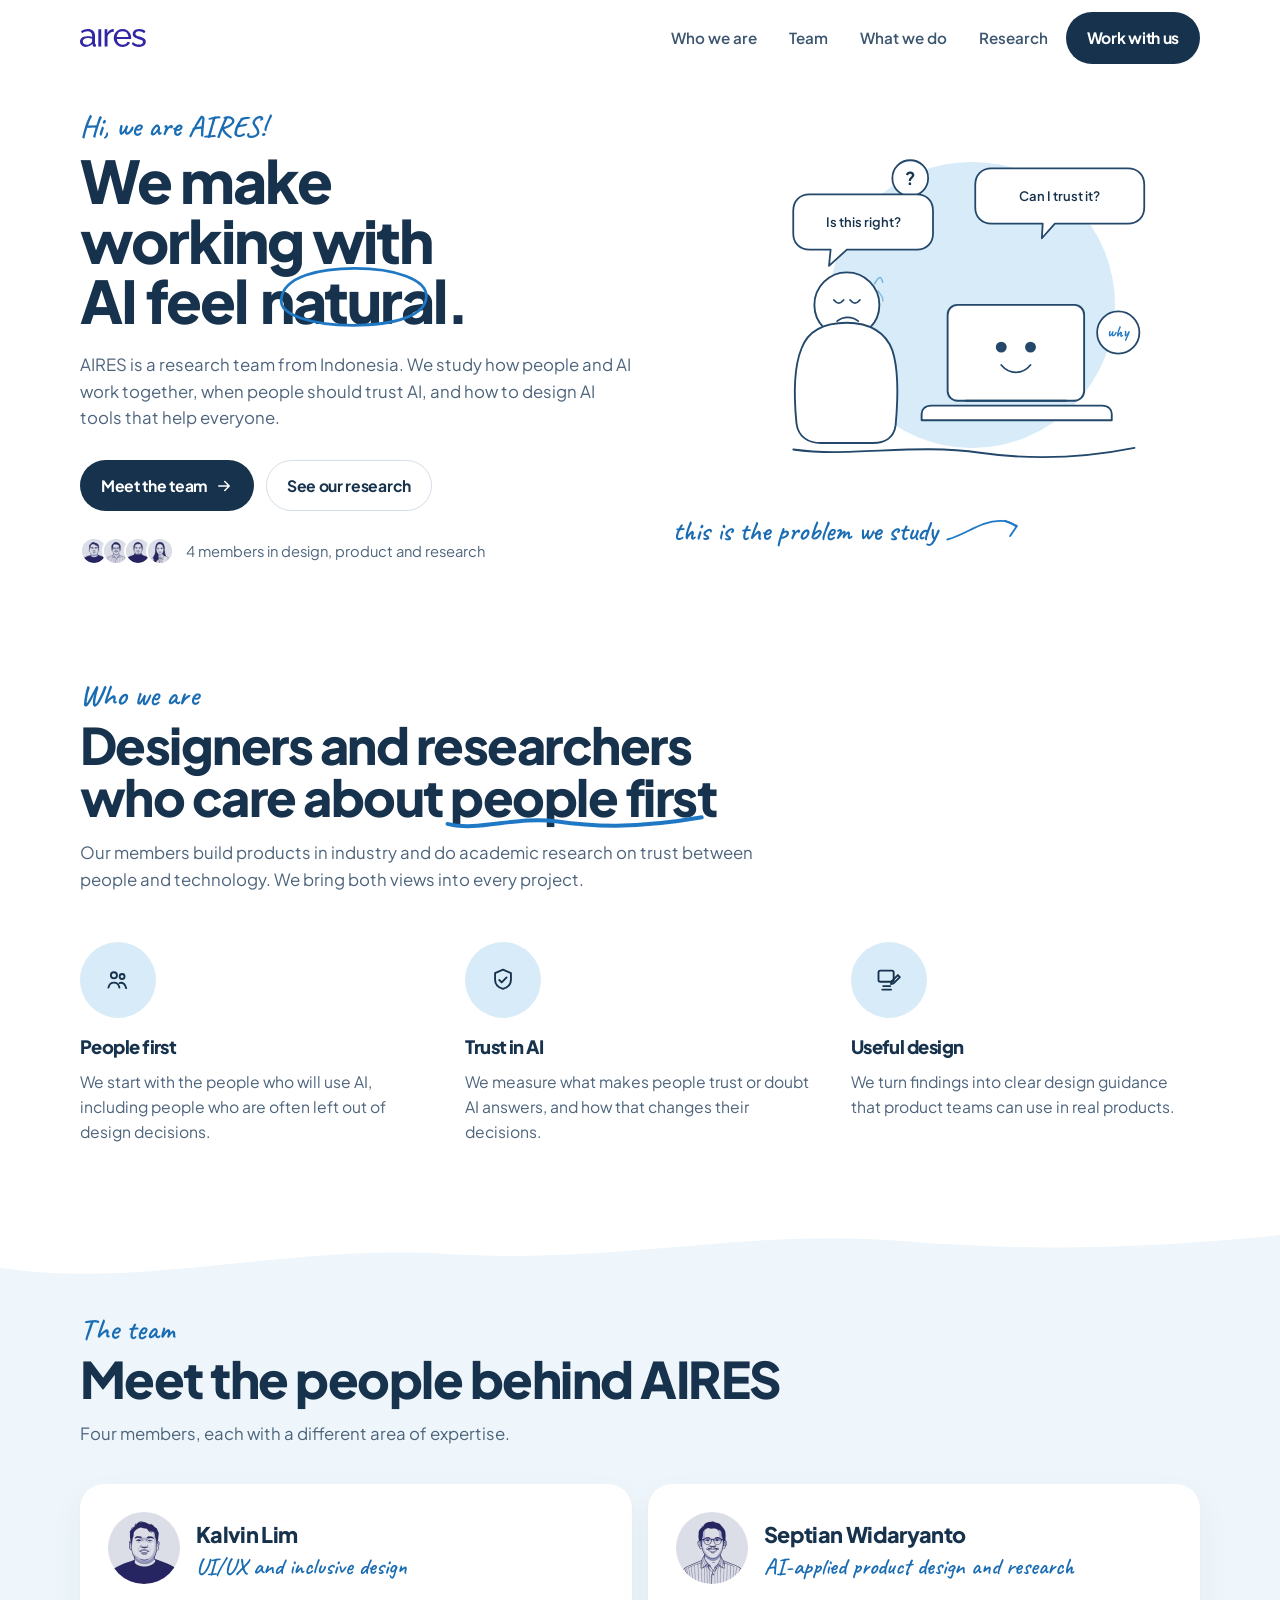
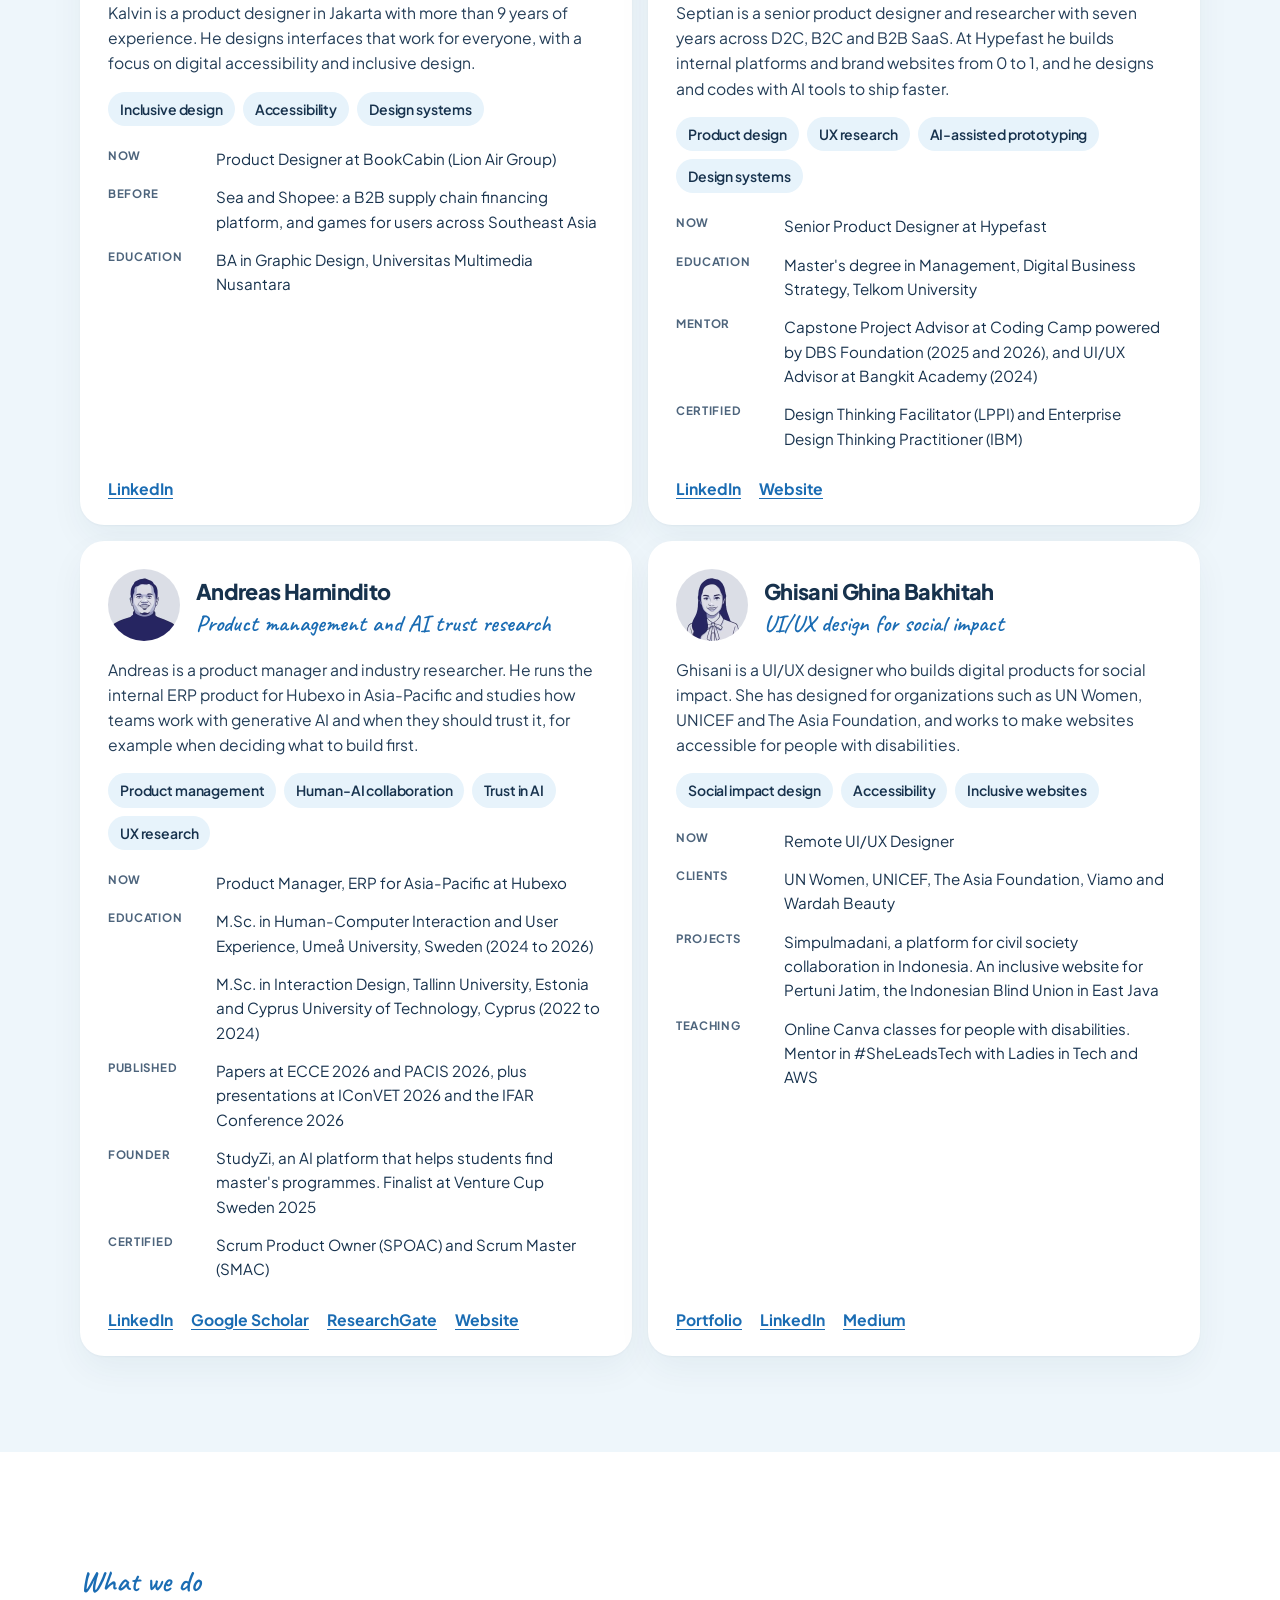
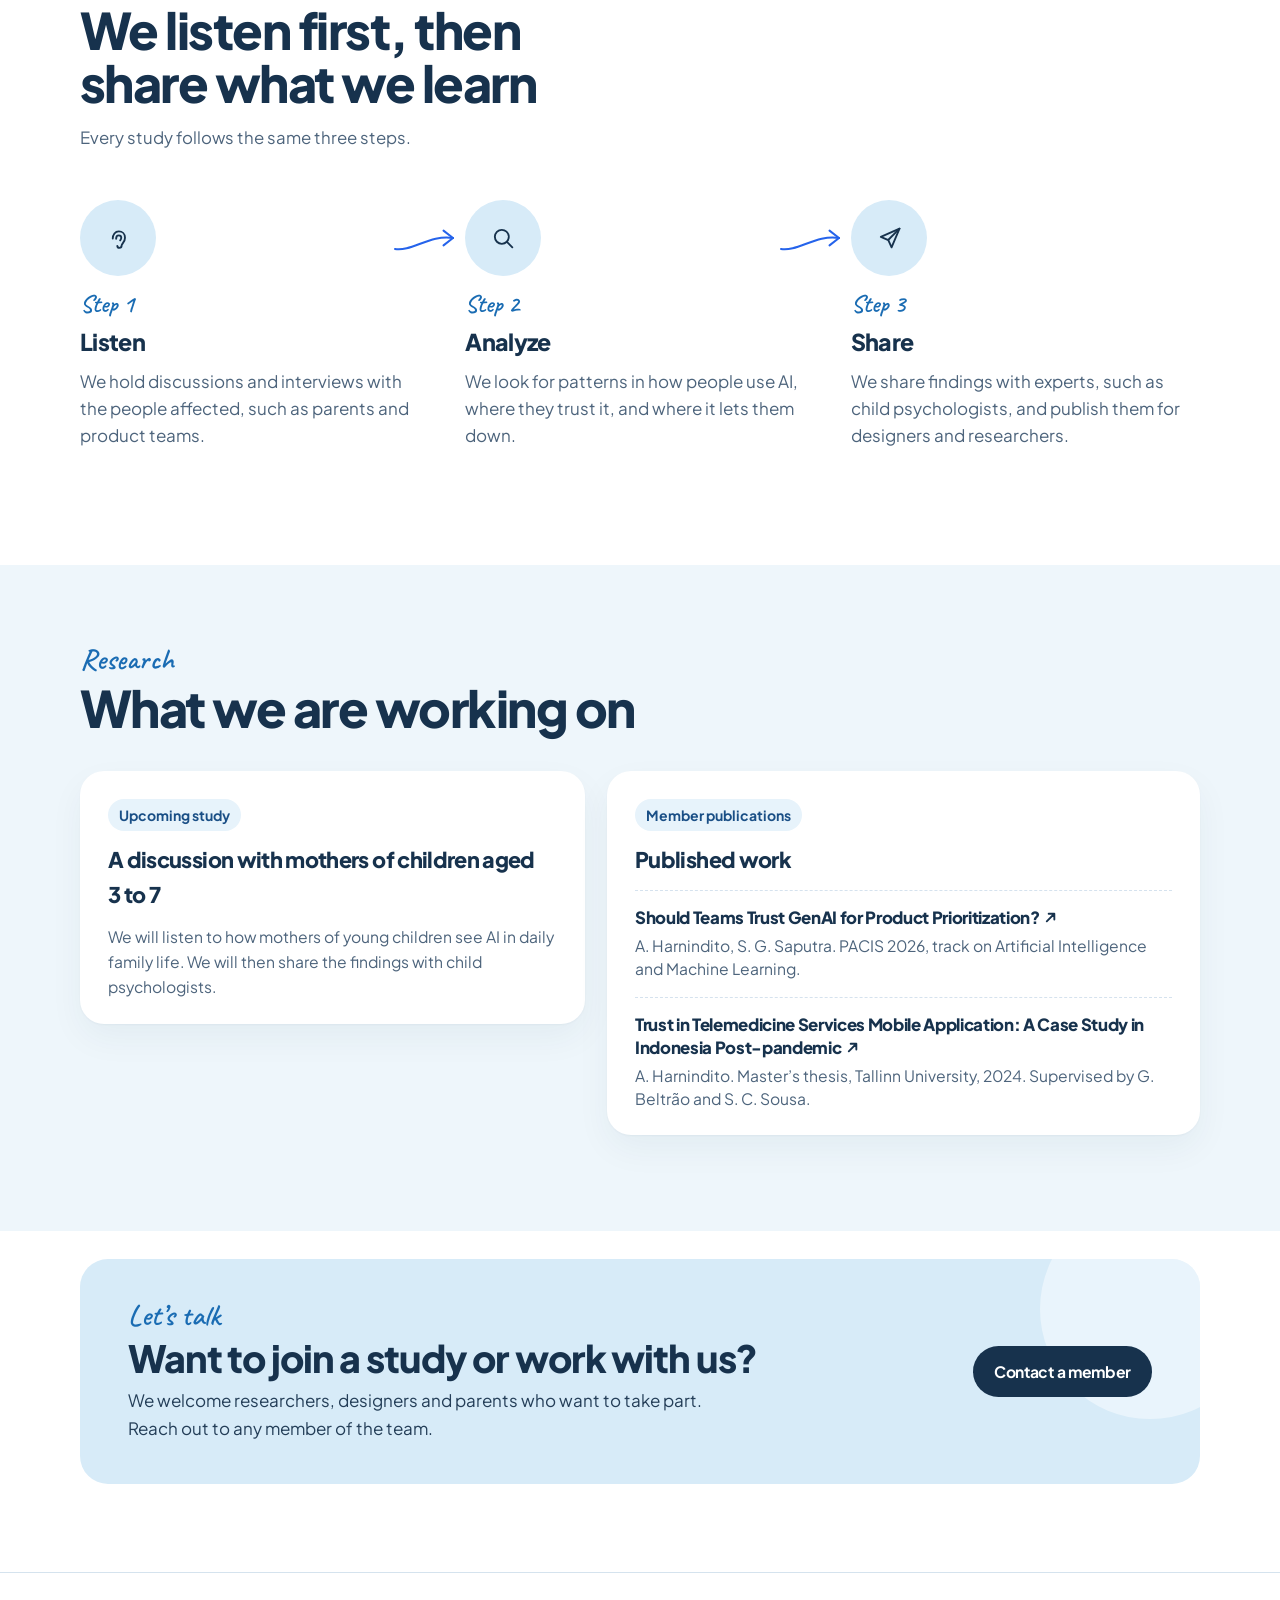
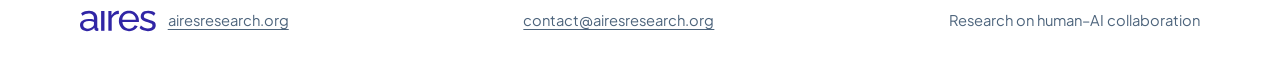
==== commit c91d223c: "Give the step connectors an open arrowhead The old head ran along the curve, so each connector read " ====
--- a/index.html
+++ b/index.html
@@ -295,7 +295,7 @@
             <p>We hold discussions and interviews with the people affected, such as parents and product teams.</p>
           </li>
           <li style="--i:1">
-            <svg class="step-arrow" viewBox="0 0 88 40" aria-hidden="true"><path d="M4 26c20-8 38-20 58-20 8 0 14 3 18 7"/><path d="M66 6l16 7-9 12"/></svg>
+            <svg class="step-arrow" viewBox="0 0 66 36" aria-hidden="true"><path d="M2 27C18 30 38 12 60 16"/><path d="M50.5 8.6 60 16"/><path d="M50.5 23.4 60 16"/></svg>
             <span class="step-icon" aria-hidden="true">
               <svg viewBox="0 0 24 24"><circle pathLength="1" cx="11" cy="11" r="6"/><path pathLength="1" d="m20 20-4.2-4.2"/></svg>
             </span>
@@ -304,7 +304,7 @@
             <p>We look for patterns in how people use AI, where they trust it, and where it lets them down.</p>
           </li>
           <li style="--i:2">
-            <svg class="step-arrow" viewBox="0 0 88 40" aria-hidden="true"><path d="M4 26c20-8 38-20 58-20 8 0 14 3 18 7"/><path d="M66 6l16 7-9 12"/></svg>
+            <svg class="step-arrow" viewBox="0 0 66 36" aria-hidden="true"><path d="M2 27C18 30 38 12 60 16"/><path d="M50.5 8.6 60 16"/><path d="M50.5 23.4 60 16"/></svg>
             <span class="step-icon" aria-hidden="true">
               <svg viewBox="0 0 24 24"><path pathLength="1" d="M21 4 11.5 13.5"/><path pathLength="1" d="M21 4 14.2 20l-2.8-6.2L5 11 21 4z"/></svg>
             </span>
--- a/style.css
+++ b/style.css
@@ -601,13 +601,13 @@
   .step-arrow {
     display: block;
     position: absolute;
-    width: 64px;
-    height: 28px;
-    top: 26px;
-    left: -76px;
+    width: 66px;
+    height: 36px;
+    top: 22px;
+    left: -72px;
     fill: none;
-    stroke: var(--blue-bright);
-    stroke-width: 2.2;
+    stroke: #2563eb;
+    stroke-width: 2;
     stroke-linecap: round;
     stroke-linejoin: round;
   }
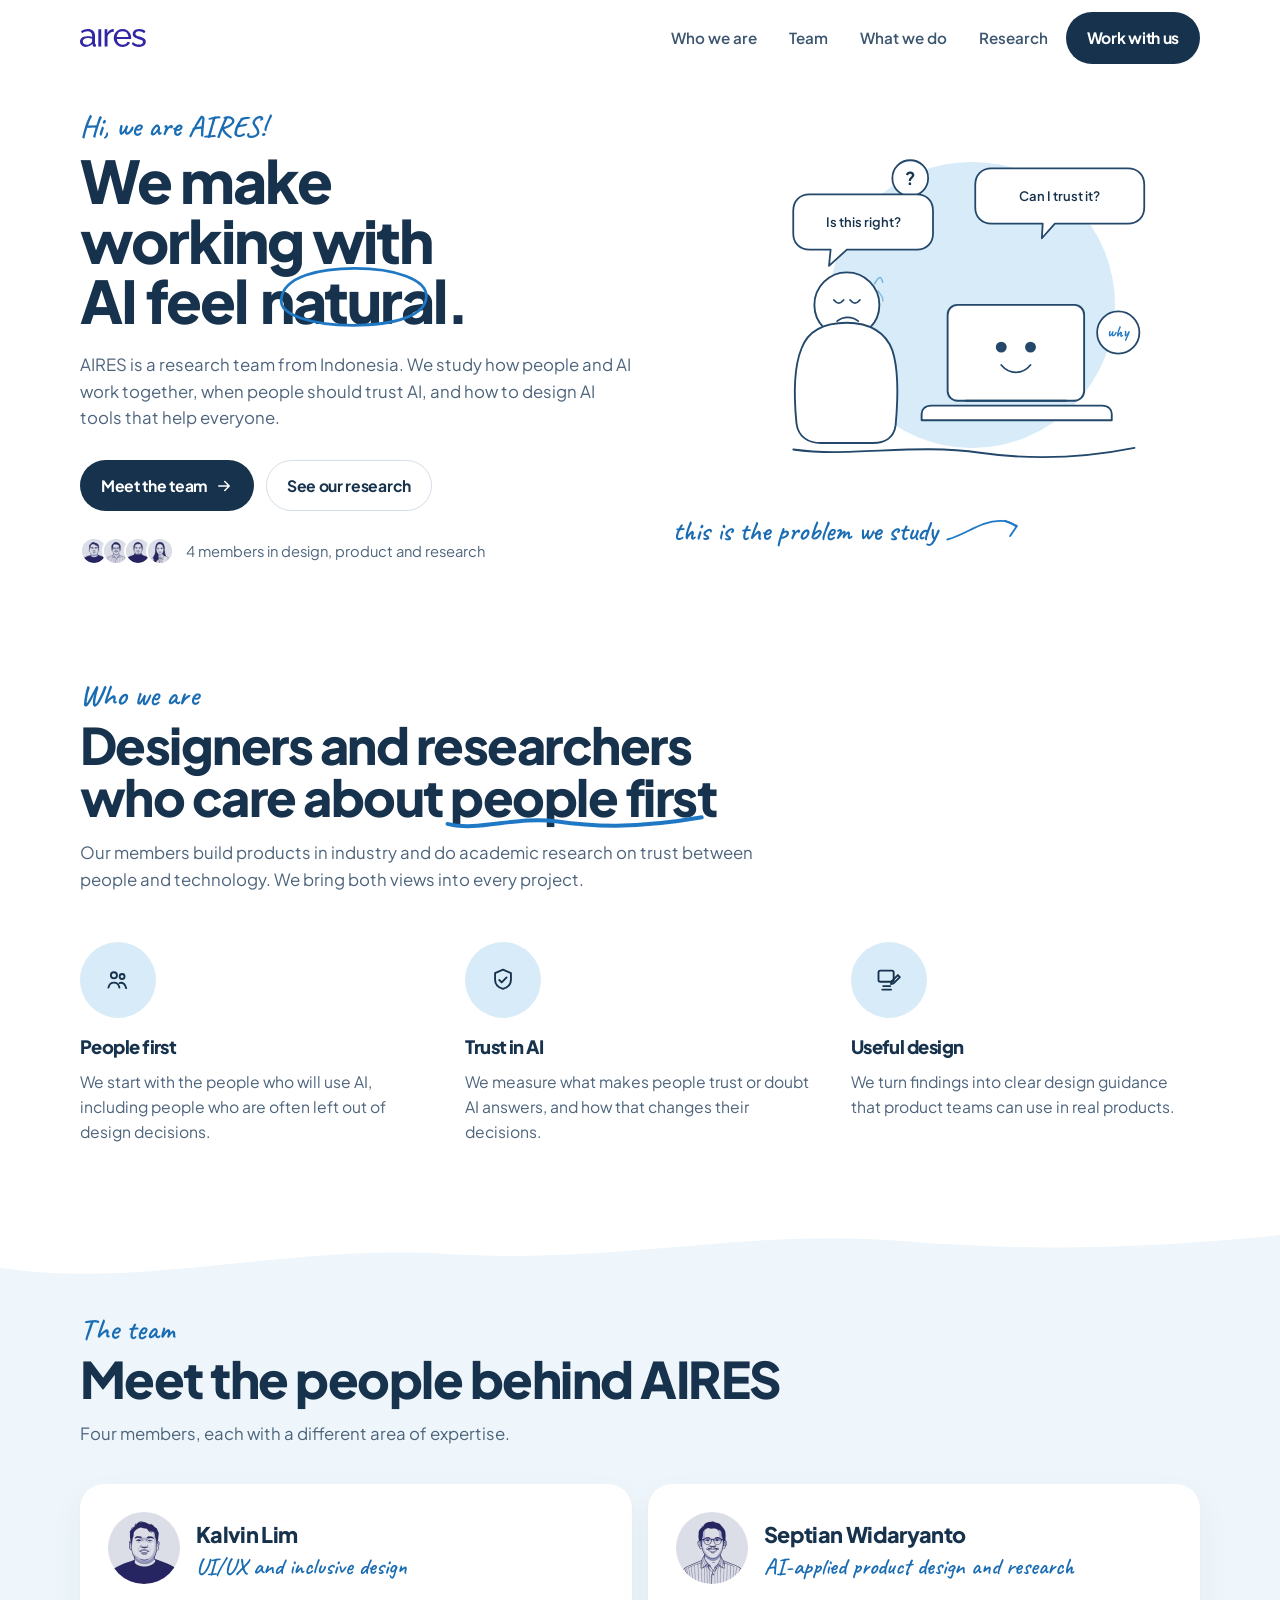
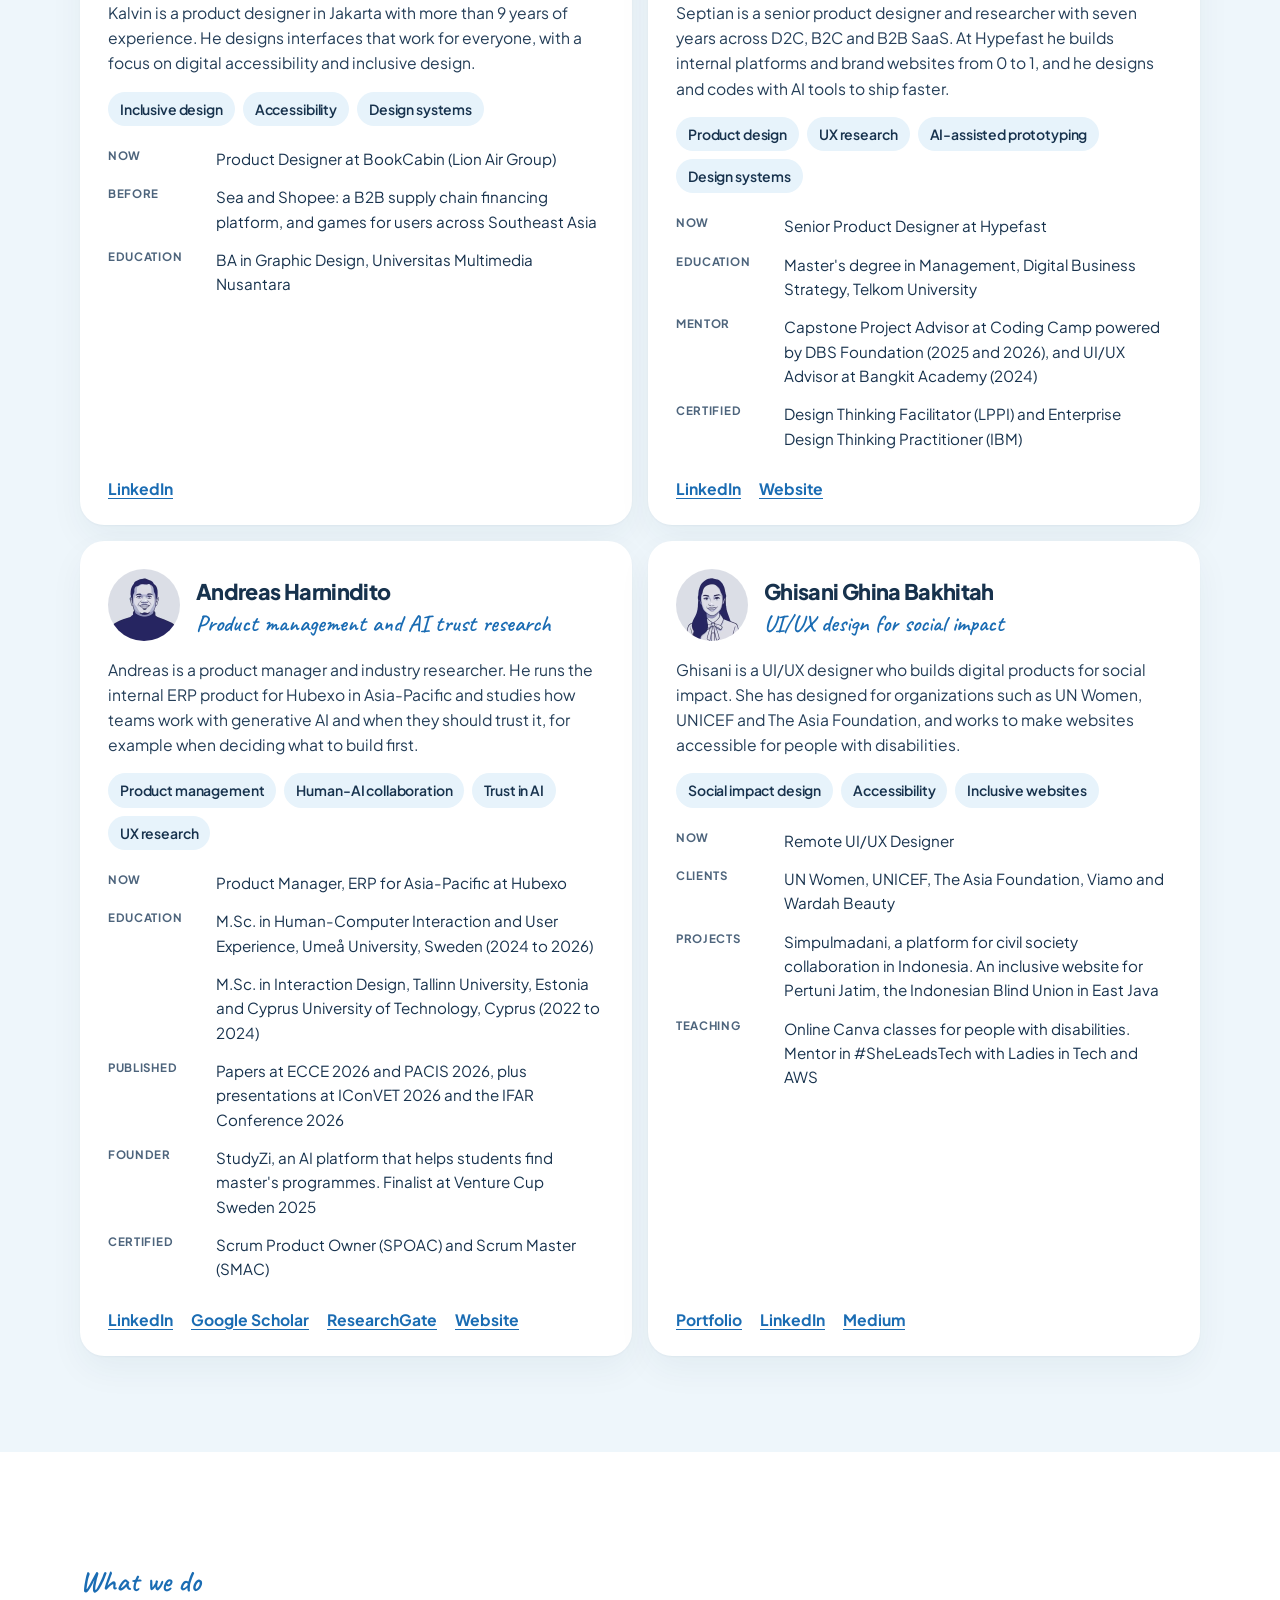
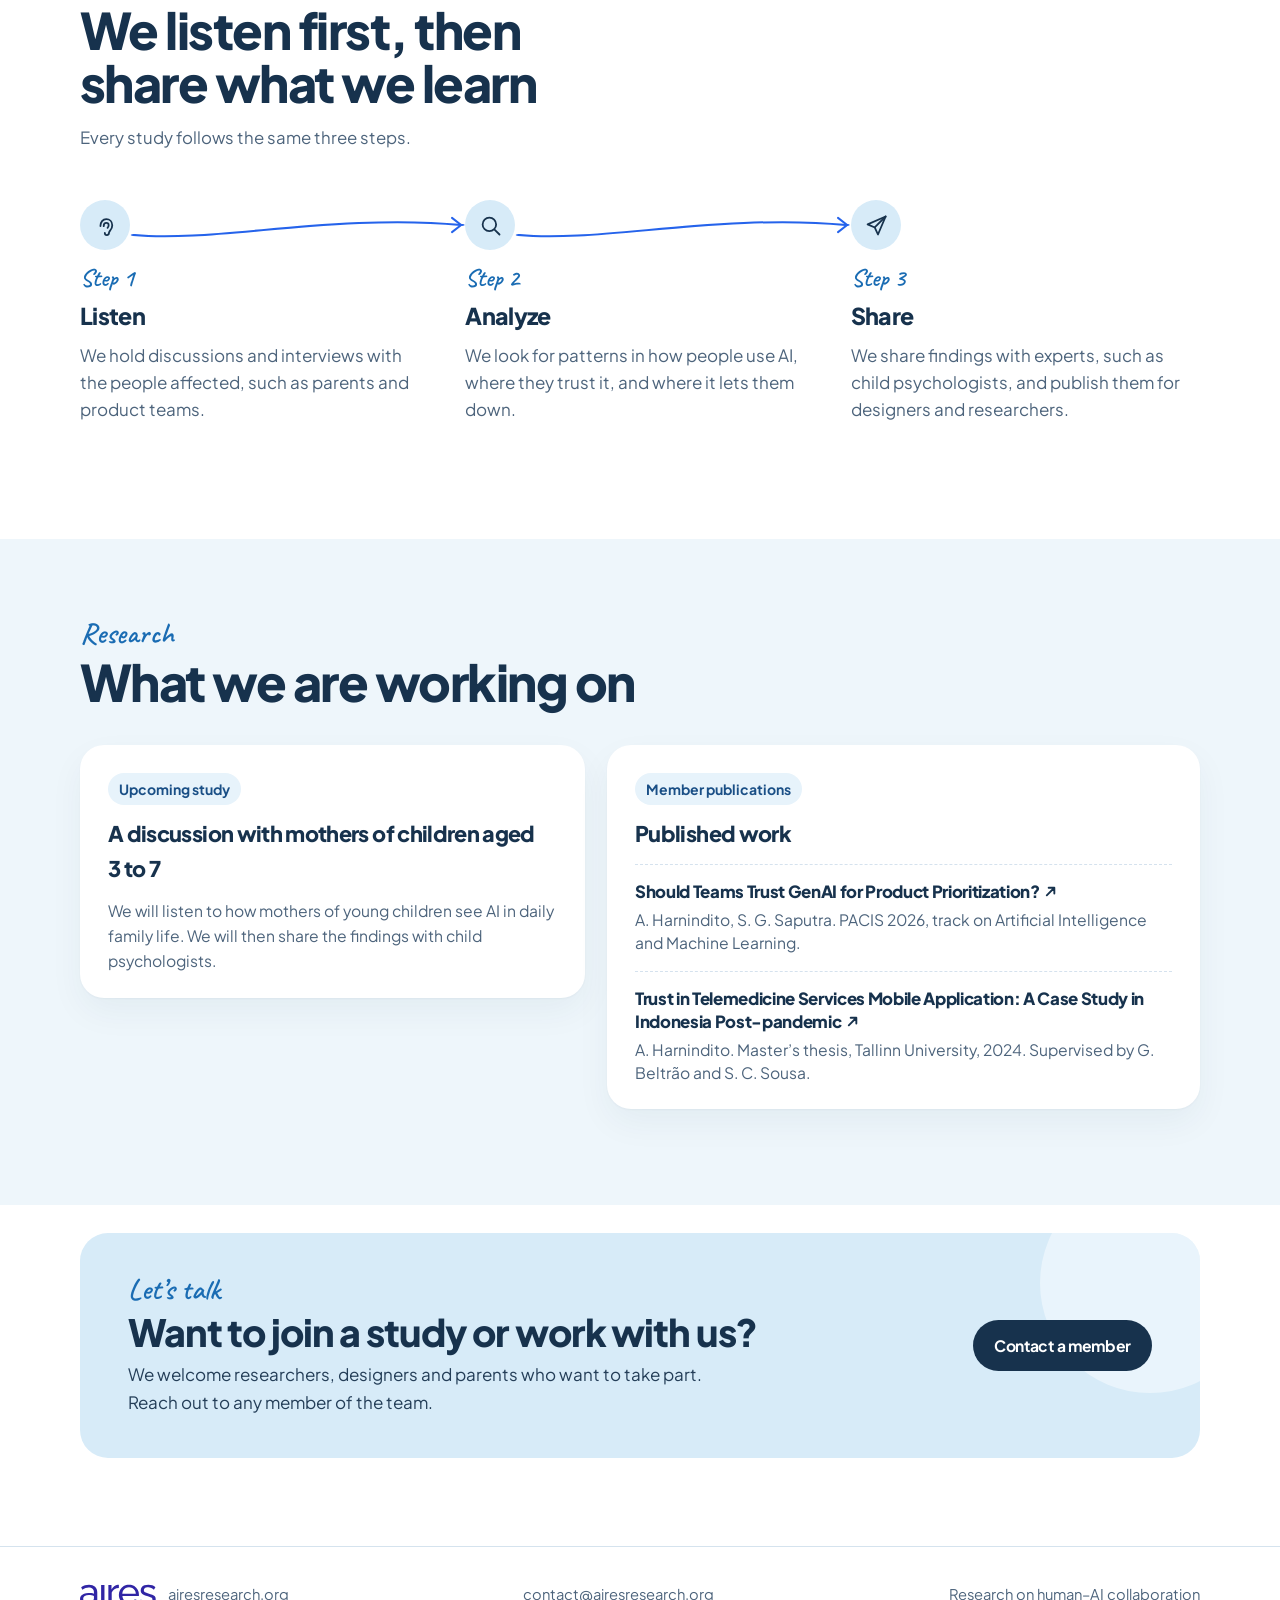
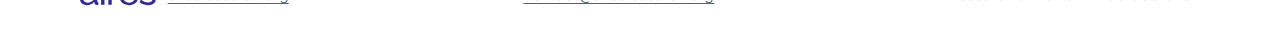
==== commit c98f2eb2: "Draw the step arrows across the gap on scroll Each connector now runs from just after one circle to " ====
--- a/index.html
+++ b/index.html
@@ -295,7 +295,7 @@
             <p>We hold discussions and interviews with the people affected, such as parents and product teams.</p>
           </li>
           <li style="--i:1">
-            <svg class="step-arrow" viewBox="0 0 66 36" aria-hidden="true"><path d="M2 27C18 30 38 12 60 16"/><path d="M50.5 8.6 60 16"/><path d="M50.5 23.4 60 16"/></svg>
+            <span class="step-arrow" aria-hidden="true"><svg class="step-arrow-shaft" viewBox="0 0 100 36" preserveAspectRatio="none"><path pathLength="1" d="M0 28C24 36 62 6 100 18"/></svg><svg class="step-arrow-head" viewBox="0 0 16 28"><path pathLength="1" d="M14.2 14 5 6.9"/><path pathLength="1" d="M14.2 14 5 21.1"/></svg></span>
             <span class="step-icon" aria-hidden="true">
               <svg viewBox="0 0 24 24"><circle pathLength="1" cx="11" cy="11" r="6"/><path pathLength="1" d="m20 20-4.2-4.2"/></svg>
             </span>
@@ -304,7 +304,7 @@
             <p>We look for patterns in how people use AI, where they trust it, and where it lets them down.</p>
           </li>
           <li style="--i:2">
-            <svg class="step-arrow" viewBox="0 0 66 36" aria-hidden="true"><path d="M2 27C18 30 38 12 60 16"/><path d="M50.5 8.6 60 16"/><path d="M50.5 23.4 60 16"/></svg>
+            <span class="step-arrow" aria-hidden="true"><svg class="step-arrow-shaft" viewBox="0 0 100 36" preserveAspectRatio="none"><path pathLength="1" d="M0 28C24 36 62 6 100 18"/></svg><svg class="step-arrow-head" viewBox="0 0 16 28"><path pathLength="1" d="M14.2 14 5 6.9"/><path pathLength="1" d="M14.2 14 5 21.1"/></svg></span>
             <span class="step-icon" aria-hidden="true">
               <svg viewBox="0 0 24 24"><path pathLength="1" d="M21 4 11.5 13.5"/><path pathLength="1" d="M21 4 14.2 20l-2.8-6.2L5 11 21 4z"/></svg>
             </span>
--- a/style.css
+++ b/style.css
@@ -374,7 +374,12 @@
   stroke-linecap: round;
   stroke-linejoin: round;
 }
-.step-icon { margin-bottom: 16px; }
+.step-icon {
+  width: 50px;
+  height: 50px;
+  margin-bottom: 16px;
+}
+.step-icon svg { width: 27px; height: 27px; }
 
 .band-wave { margin-bottom: -1px; line-height: 0; }
 .band-wave svg { width: 100%; height: 56px; }
@@ -488,12 +493,14 @@
 }
 
 .steps {
+  --step-circle: 50px;
+  --step-gap: 36px;
   list-style: none;
   padding: 0;
   margin-top: 48px;
   display: grid;
   grid-template-columns: repeat(3, 1fr);
-  gap: 28px 36px;
+  gap: 28px var(--step-gap);
 }
 .steps li { position: relative; min-width: 0; }
 .step-kicker {
@@ -601,15 +608,32 @@
   .step-arrow {
     display: block;
     position: absolute;
-    width: 66px;
     height: 36px;
-    top: 22px;
-    left: -72px;
+    top: 7px;
+    left: calc(-100% + var(--step-circle) - var(--step-gap) + 4px);
+    width: calc(100% - var(--step-circle) + var(--step-gap) - 6px);
+    pointer-events: none;
+  }
+  .step-arrow svg {
     fill: none;
     stroke: #2563eb;
-    stroke-width: 2;
+    stroke-width: 2px;
     stroke-linecap: round;
     stroke-linejoin: round;
+    overflow: visible;
+    max-width: none;
+  }
+  .step-arrow-shaft {
+    display: block;
+    width: calc(100% - 2px);
+    height: 36px;
+  }
+  .step-arrow-head {
+    position: absolute;
+    right: 0;
+    top: 4px;
+    width: 16px;
+    height: 28px;
   }
 }
 
@@ -795,10 +819,38 @@
     opacity: 0;
     transform: translateY(8px);
   }
-  html.js-motion .step-icon svg path,
-  html.js-motion .step-icon svg circle {
-    stroke-dasharray: 1;
-    stroke-dashoffset: 1;
+  html.js-motion .steps .step-icon {
+    opacity: 0;
+    transform: scale(0.94);
+  }
+  html.js-motion .steps.is-in .step-icon {
+    animation: step-pop 250ms cubic-bezier(0.22, 1, 0.36, 1) both;
+  }
+  html.js-motion .steps.is-in li:nth-child(2) .step-icon { animation-delay: 750ms; }
+  html.js-motion .steps.is-in li:nth-child(3) .step-icon { animation-delay: 1500ms; }
+  @media (min-width: 981px) {
+    html.js-motion .step-arrow path {
+      stroke-dasharray: 1;
+      stroke-dashoffset: 1;
+    }
+    html.js-motion .step-arrow-shaft path { stroke-dashoffset: 1.02; }
+    html.js-motion .step-arrow-head path { stroke-dashoffset: 1.25; }
+    html.js-motion .steps.is-in .step-arrow-shaft path {
+      animation: draw 420ms ease-in-out forwards;
+    }
+    html.js-motion .steps.is-in li:nth-child(2) .step-arrow-shaft path { animation-delay: 250ms; }
+    html.js-motion .steps.is-in li:nth-child(3) .step-arrow-shaft path { animation-delay: 1000ms; }
+    html.js-motion .steps.is-in .step-arrow-head path {
+      animation: draw 140ms ease-in-out forwards;
+    }
+    html.js-motion .steps.is-in li:nth-child(2) .step-arrow-head path { animation-delay: 610ms; }
+    html.js-motion .steps.is-in li:nth-child(3) .step-arrow-head path { animation-delay: 1360ms; }
+  }
+  @media (max-width: 980px) {
+    html.js-motion .steps.is-in li:nth-child(2) .step-icon,
+    html.js-motion .steps.is-in li:nth-child(3) .step-icon {
+      animation-delay: calc(var(--i) * 160ms);
+    }
   }
   html.js-motion #contact:not(.is-in) .cta::after { opacity: 0; }
   html.js-motion #contact:not(.is-in) .cta h2 {
@@ -815,11 +867,6 @@
     animation: rise-card 450ms var(--ease-out) calc(var(--i) * 60ms) both;
     will-change: transform, opacity;
   }
-  html.js-motion .steps li.is-in .step-icon svg path,
-  html.js-motion .steps li.is-in .step-icon svg circle {
-    animation: draw 500ms var(--ease-draw) calc(var(--i) * 150ms) forwards;
-    will-change: stroke-dashoffset;
-  }
   html.js-motion #contact.is-in .cta::after { animation: fade-in 450ms ease forwards; }
   html.js-motion #contact.is-in .cta h2 {
     animation: rise12 450ms var(--ease-out) both;
@@ -830,6 +877,11 @@
 .panel.settled,
 .cta.settled,
 .step-icon.settled { animation: none; opacity: 1; }
+  html.js-motion .steps .step-icon.settled {
+    animation: none;
+    opacity: 1;
+    transform: none;
+  }
 .member, .panel { transition: transform 200ms ease-out; }
   .member:active, .panel:active {
     transform: scale(0.98);
@@ -882,14 +934,6 @@
       animation-name: reveal-m;
       animation-duration: 320ms;
       animation-delay: calc(min(var(--i), 3) * 40ms);
-    }
-    html.js-motion .steps li.is-in .step-icon svg path,
-    html.js-motion .steps li.is-in .step-icon svg circle {
-      animation-duration: 350ms;
-      animation-delay: calc(var(--i) * 80ms);
-    }
-    html.js-motion .steps li.is-in .step-icon {
-      animation: wiggle 350ms ease calc(var(--i) * 80ms + 500ms) 1 both;
     }
     html.js-motion #contact:not(.is-in) .cta h2 { transform: none; }
     html.js-motion #contact.is-in .cta {
@@ -940,7 +984,9 @@
   html.js-motion .panel,
   html.js-motion .cta,
   html.js-motion .cta h2,
-  html.js-motion .cta::after {
+  html.js-motion .cta::after,
+  html.js-motion .steps .step-icon,
+  html.js-motion .step-arrow path {
     animation: none !important;
     opacity: 1 !important;
     transform: none !important;
@@ -984,6 +1030,10 @@
   to { opacity: 1; transform: none; }
 }
 @keyframes draw { to { stroke-dashoffset: 0; } }
+@keyframes step-pop {
+  from { opacity: 0; transform: scale(0.94); }
+  to { opacity: 1; transform: scale(1); }
+}
 @keyframes scribble { to { stroke-dashoffset: 0; } }
 @keyframes pop {
   from { opacity: 0; transform: scale(0.6); }
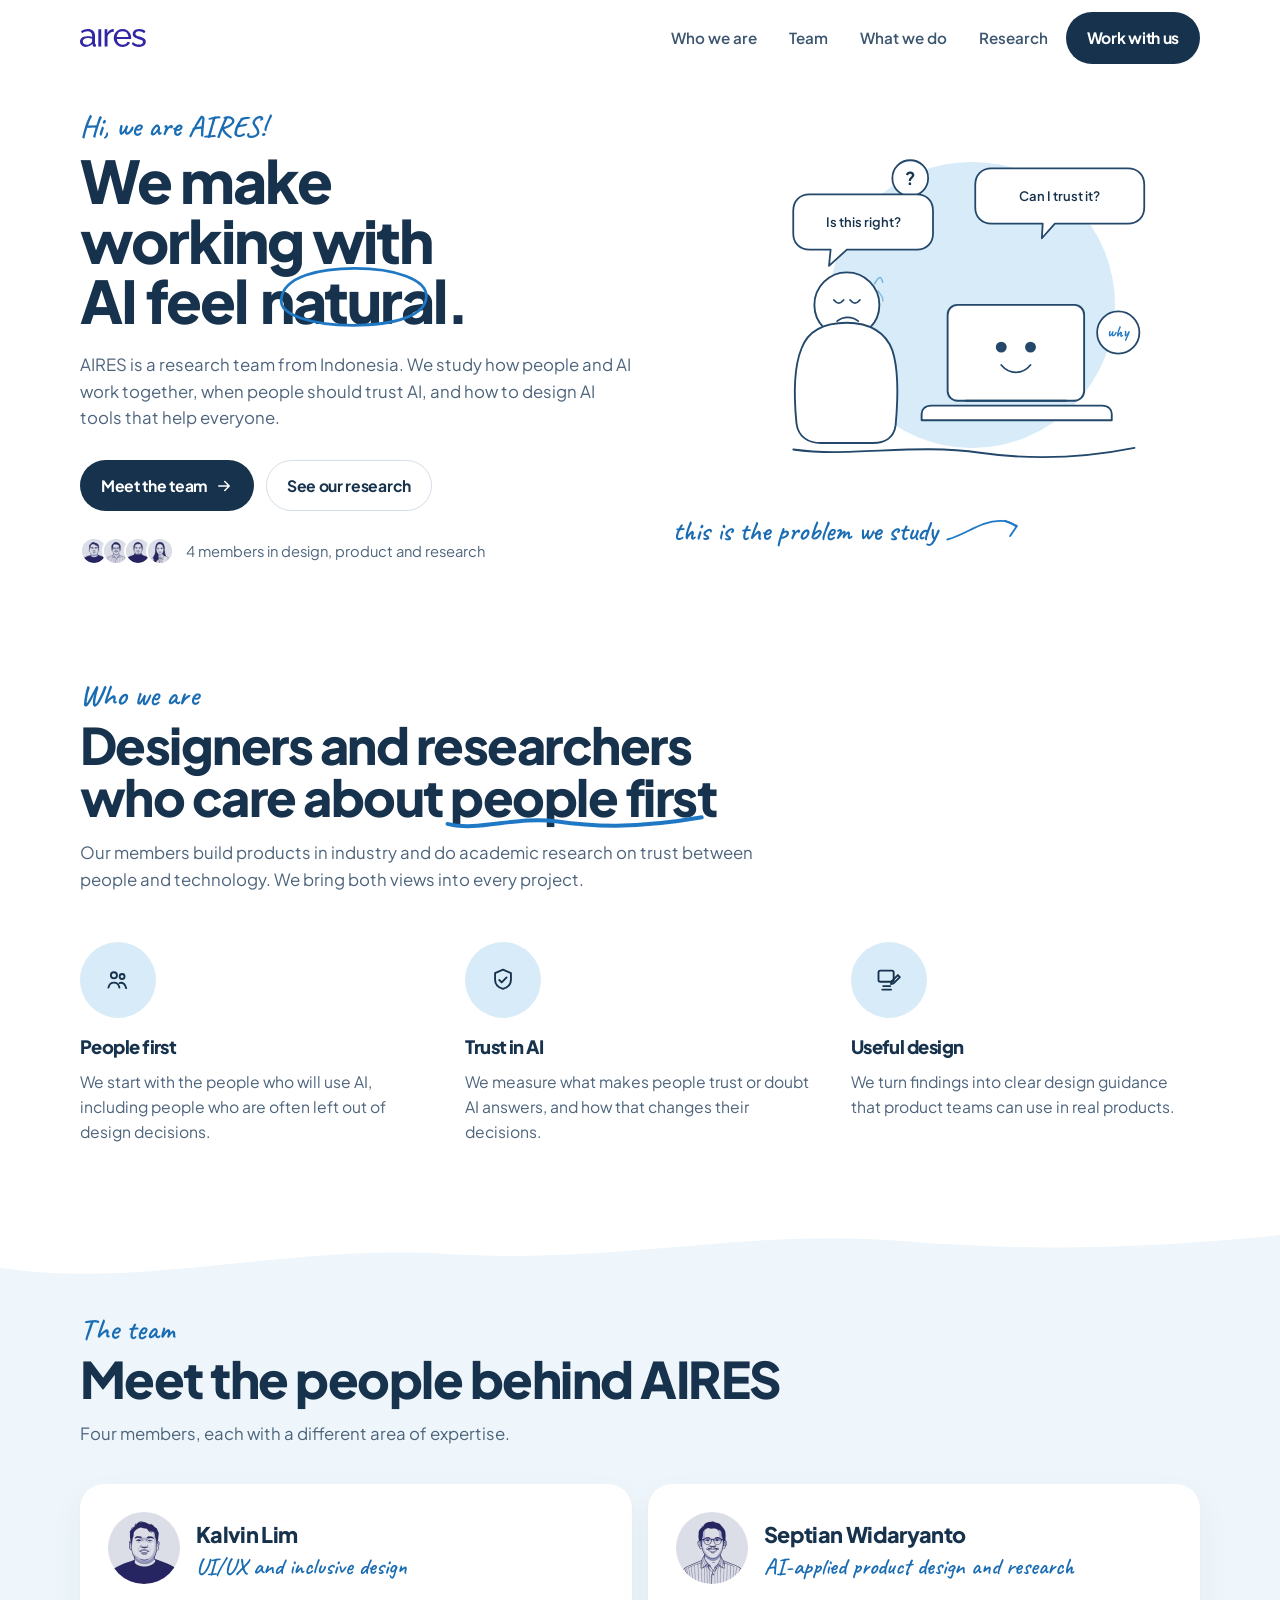
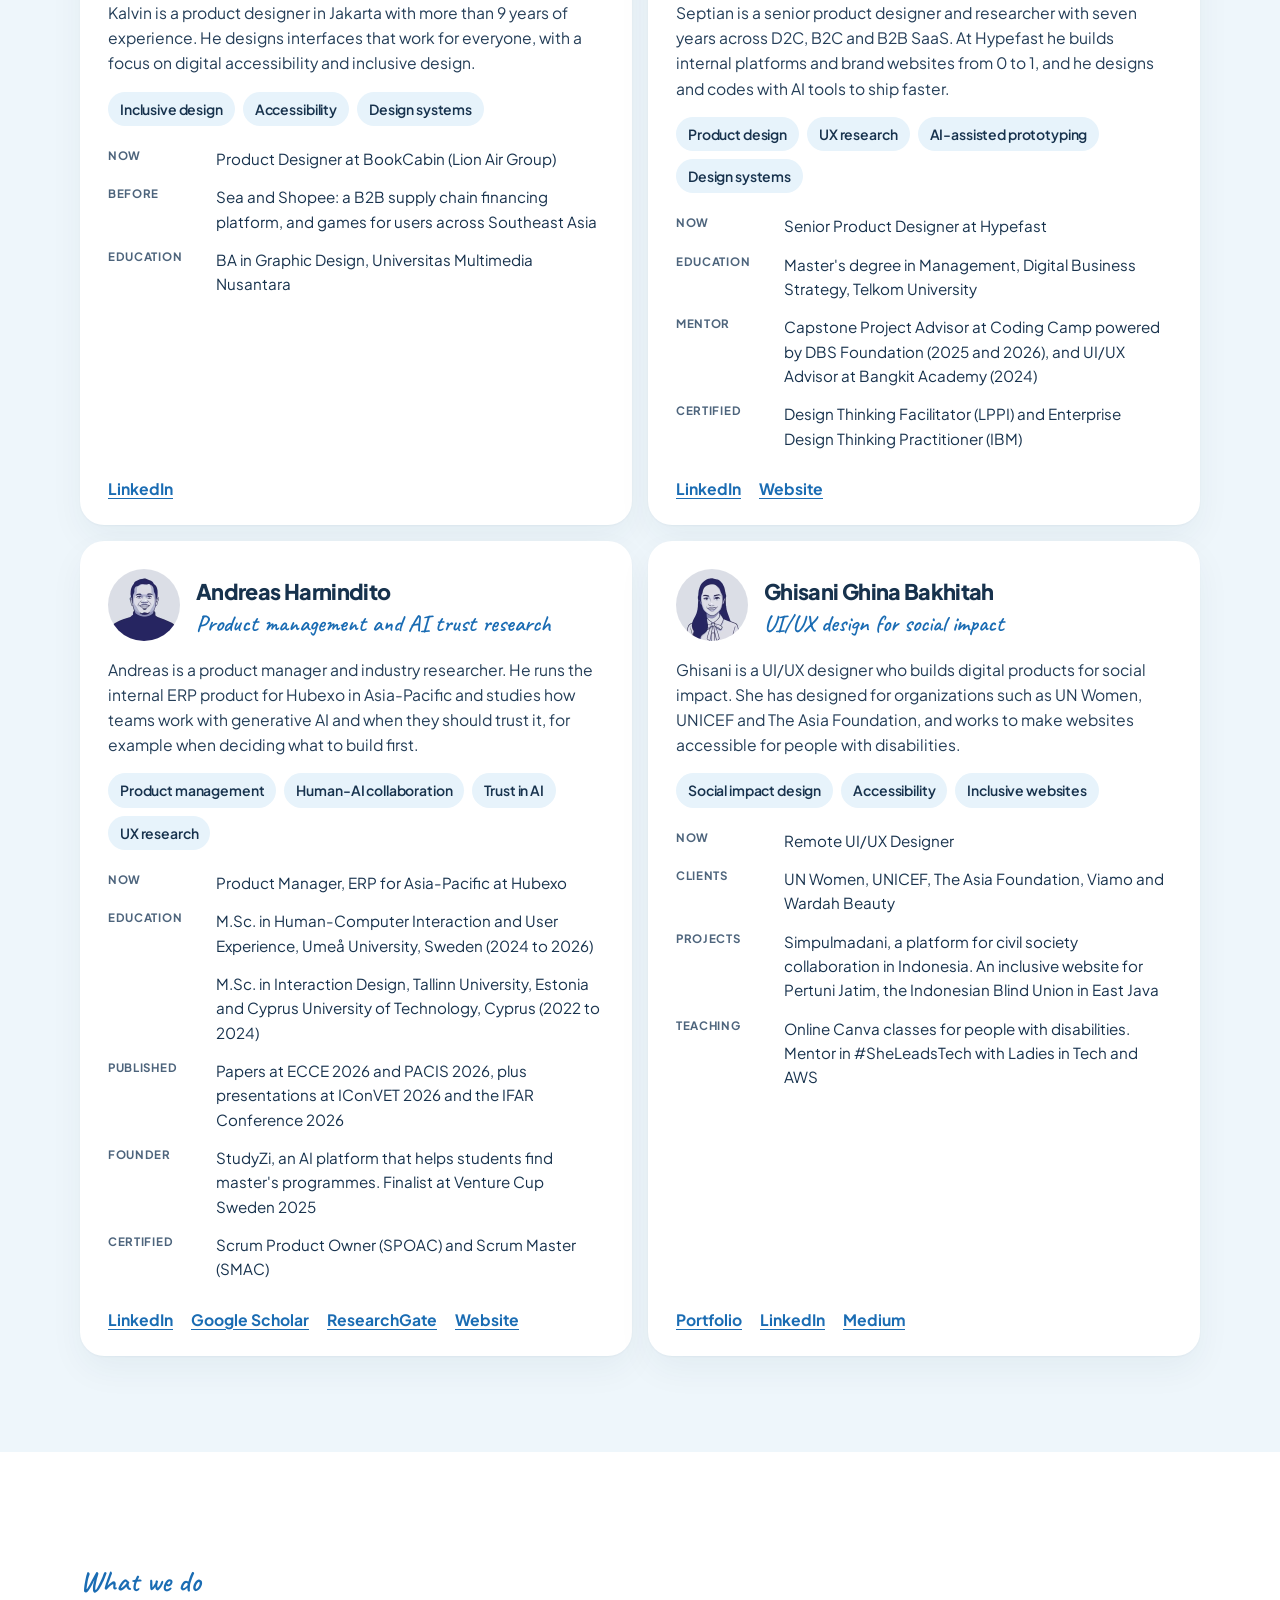
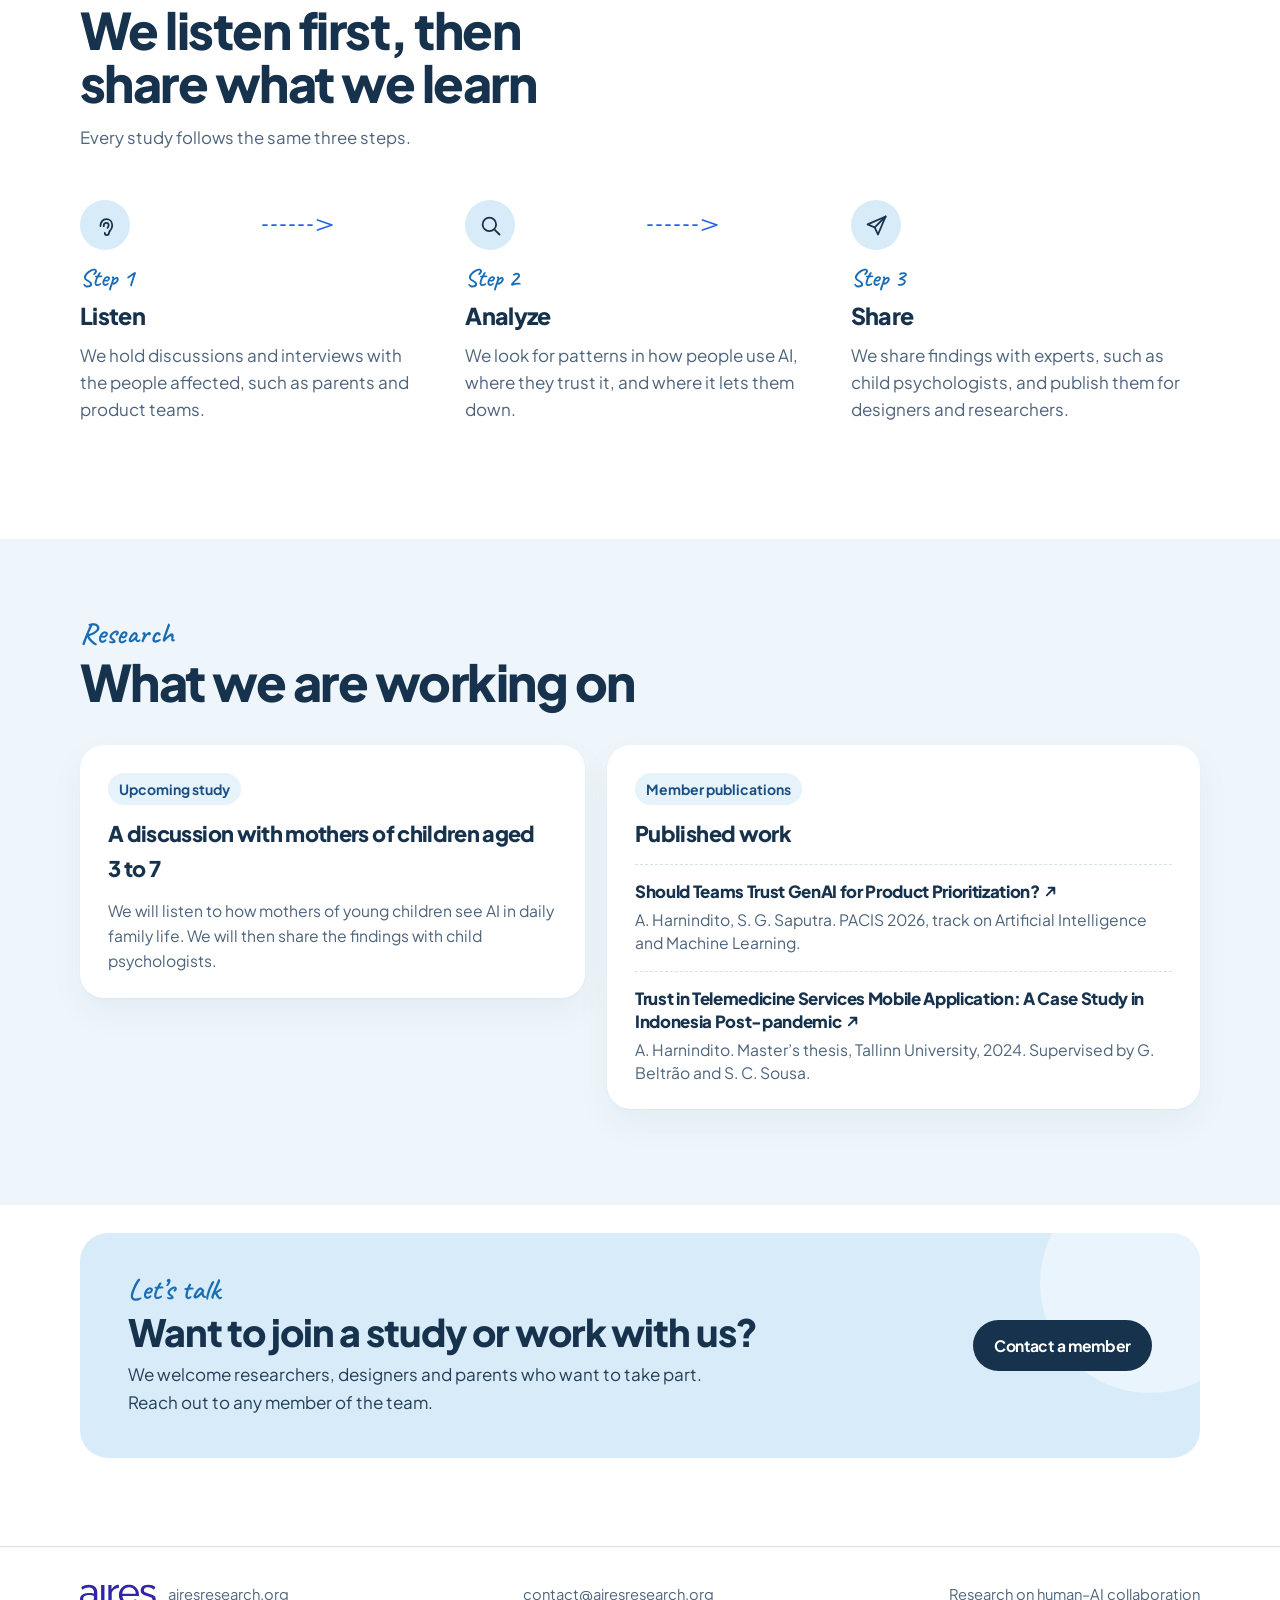
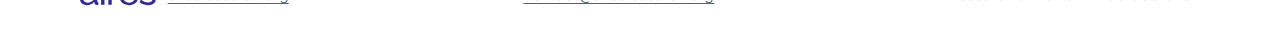
==== commit ea547a07: "style(steps): loop a short dashed arrow Replace the one-shot full-gap draw with a 72px dashed shaft " ====
--- a/index.html
+++ b/index.html
@@ -295,7 +295,7 @@
             <p>We hold discussions and interviews with the people affected, such as parents and product teams.</p>
           </li>
           <li style="--i:1">
-            <span class="step-arrow" aria-hidden="true"><svg class="step-arrow-shaft" viewBox="0 0 100 36" preserveAspectRatio="none"><path pathLength="1" d="M0 28C24 36 62 6 100 18"/></svg><svg class="step-arrow-head" viewBox="0 0 16 28"><path pathLength="1" d="M14.2 14 5 6.9"/><path pathLength="1" d="M14.2 14 5 21.1"/></svg></span>
+            <span class="step-arrow" aria-hidden="true"><svg viewBox="0 0 72 14" width="72" height="14"><path class="step-arrow-shaft" d="M1 7H54"/><path class="step-arrow-head" d="M55.5 2 70 7 55.5 12"/></svg></span>
             <span class="step-icon" aria-hidden="true">
               <svg viewBox="0 0 24 24"><circle pathLength="1" cx="11" cy="11" r="6"/><path pathLength="1" d="m20 20-4.2-4.2"/></svg>
             </span>
@@ -304,7 +304,7 @@
             <p>We look for patterns in how people use AI, where they trust it, and where it lets them down.</p>
           </li>
           <li style="--i:2">
-            <span class="step-arrow" aria-hidden="true"><svg class="step-arrow-shaft" viewBox="0 0 100 36" preserveAspectRatio="none"><path pathLength="1" d="M0 28C24 36 62 6 100 18"/></svg><svg class="step-arrow-head" viewBox="0 0 16 28"><path pathLength="1" d="M14.2 14 5 6.9"/><path pathLength="1" d="M14.2 14 5 21.1"/></svg></span>
+            <span class="step-arrow" aria-hidden="true"><svg viewBox="0 0 72 14" width="72" height="14"><path class="step-arrow-shaft" d="M1 7H54"/><path class="step-arrow-head" d="M55.5 2 70 7 55.5 12"/></svg></span>
             <span class="step-icon" aria-hidden="true">
               <svg viewBox="0 0 24 24"><path pathLength="1" d="M21 4 11.5 13.5"/><path pathLength="1" d="M21 4 14.2 20l-2.8-6.2L5 11 21 4z"/></svg>
             </span>
--- a/style.css
+++ b/style.css
@@ -495,6 +495,7 @@
 .steps {
   --step-circle: 50px;
   --step-gap: 36px;
+  --step-arrow: 72px;
   list-style: none;
   padding: 0;
   margin-top: 48px;
@@ -608,32 +609,34 @@
   .step-arrow {
     display: block;
     position: absolute;
-    height: 36px;
-    top: 7px;
-    left: calc(-100% + var(--step-circle) - var(--step-gap) + 4px);
-    width: calc(100% - var(--step-circle) + var(--step-gap) - 6px);
+    width: var(--step-arrow);
+    height: 14px;
+    top: calc((var(--step-circle) - 14px) / 2);
+    left: calc(-50% + (var(--step-circle) - var(--step-gap) - var(--step-arrow)) / 2);
     pointer-events: none;
   }
   .step-arrow svg {
+    width: var(--step-arrow);
+    height: 14px;
     fill: none;
     stroke: #2563eb;
-    stroke-width: 2px;
+    stroke-width: 1.75;
     stroke-linecap: round;
     stroke-linejoin: round;
     overflow: visible;
     max-width: none;
   }
   .step-arrow-shaft {
-    display: block;
-    width: calc(100% - 2px);
-    height: 36px;
+    stroke-dasharray: 4 5;
+  }
+}
+
+@media (min-width: 981px) and (prefers-reduced-motion: no-preference) {
+  .step-arrow-shaft {
+    animation: step-dash 1s linear infinite;
   }
   .step-arrow-head {
-    position: absolute;
-    right: 0;
-    top: 4px;
-    width: 16px;
-    height: 28px;
+    animation: step-head-nudge 1s ease-in-out infinite;
   }
 }
 
@@ -828,24 +831,6 @@
   }
   html.js-motion .steps.is-in li:nth-child(2) .step-icon { animation-delay: 750ms; }
   html.js-motion .steps.is-in li:nth-child(3) .step-icon { animation-delay: 1500ms; }
-  @media (min-width: 981px) {
-    html.js-motion .step-arrow path {
-      stroke-dasharray: 1;
-      stroke-dashoffset: 1;
-    }
-    html.js-motion .step-arrow-shaft path { stroke-dashoffset: 1.02; }
-    html.js-motion .step-arrow-head path { stroke-dashoffset: 1.25; }
-    html.js-motion .steps.is-in .step-arrow-shaft path {
-      animation: draw 420ms ease-in-out forwards;
-    }
-    html.js-motion .steps.is-in li:nth-child(2) .step-arrow-shaft path { animation-delay: 250ms; }
-    html.js-motion .steps.is-in li:nth-child(3) .step-arrow-shaft path { animation-delay: 1000ms; }
-    html.js-motion .steps.is-in .step-arrow-head path {
-      animation: draw 140ms ease-in-out forwards;
-    }
-    html.js-motion .steps.is-in li:nth-child(2) .step-arrow-head path { animation-delay: 610ms; }
-    html.js-motion .steps.is-in li:nth-child(3) .step-arrow-head path { animation-delay: 1360ms; }
-  }
   @media (max-width: 980px) {
     html.js-motion .steps.is-in li:nth-child(2) .step-icon,
     html.js-motion .steps.is-in li:nth-child(3) .step-icon {
@@ -1030,6 +1015,11 @@
   to { opacity: 1; transform: none; }
 }
 @keyframes draw { to { stroke-dashoffset: 0; } }
+@keyframes step-dash { to { stroke-dashoffset: -9; } }
+@keyframes step-head-nudge {
+  0%, 100% { transform: translateX(0); }
+  50% { transform: translateX(2px); }
+}
 @keyframes step-pop {
   from { opacity: 0; transform: scale(0.94); }
   to { opacity: 1; transform: scale(1); }
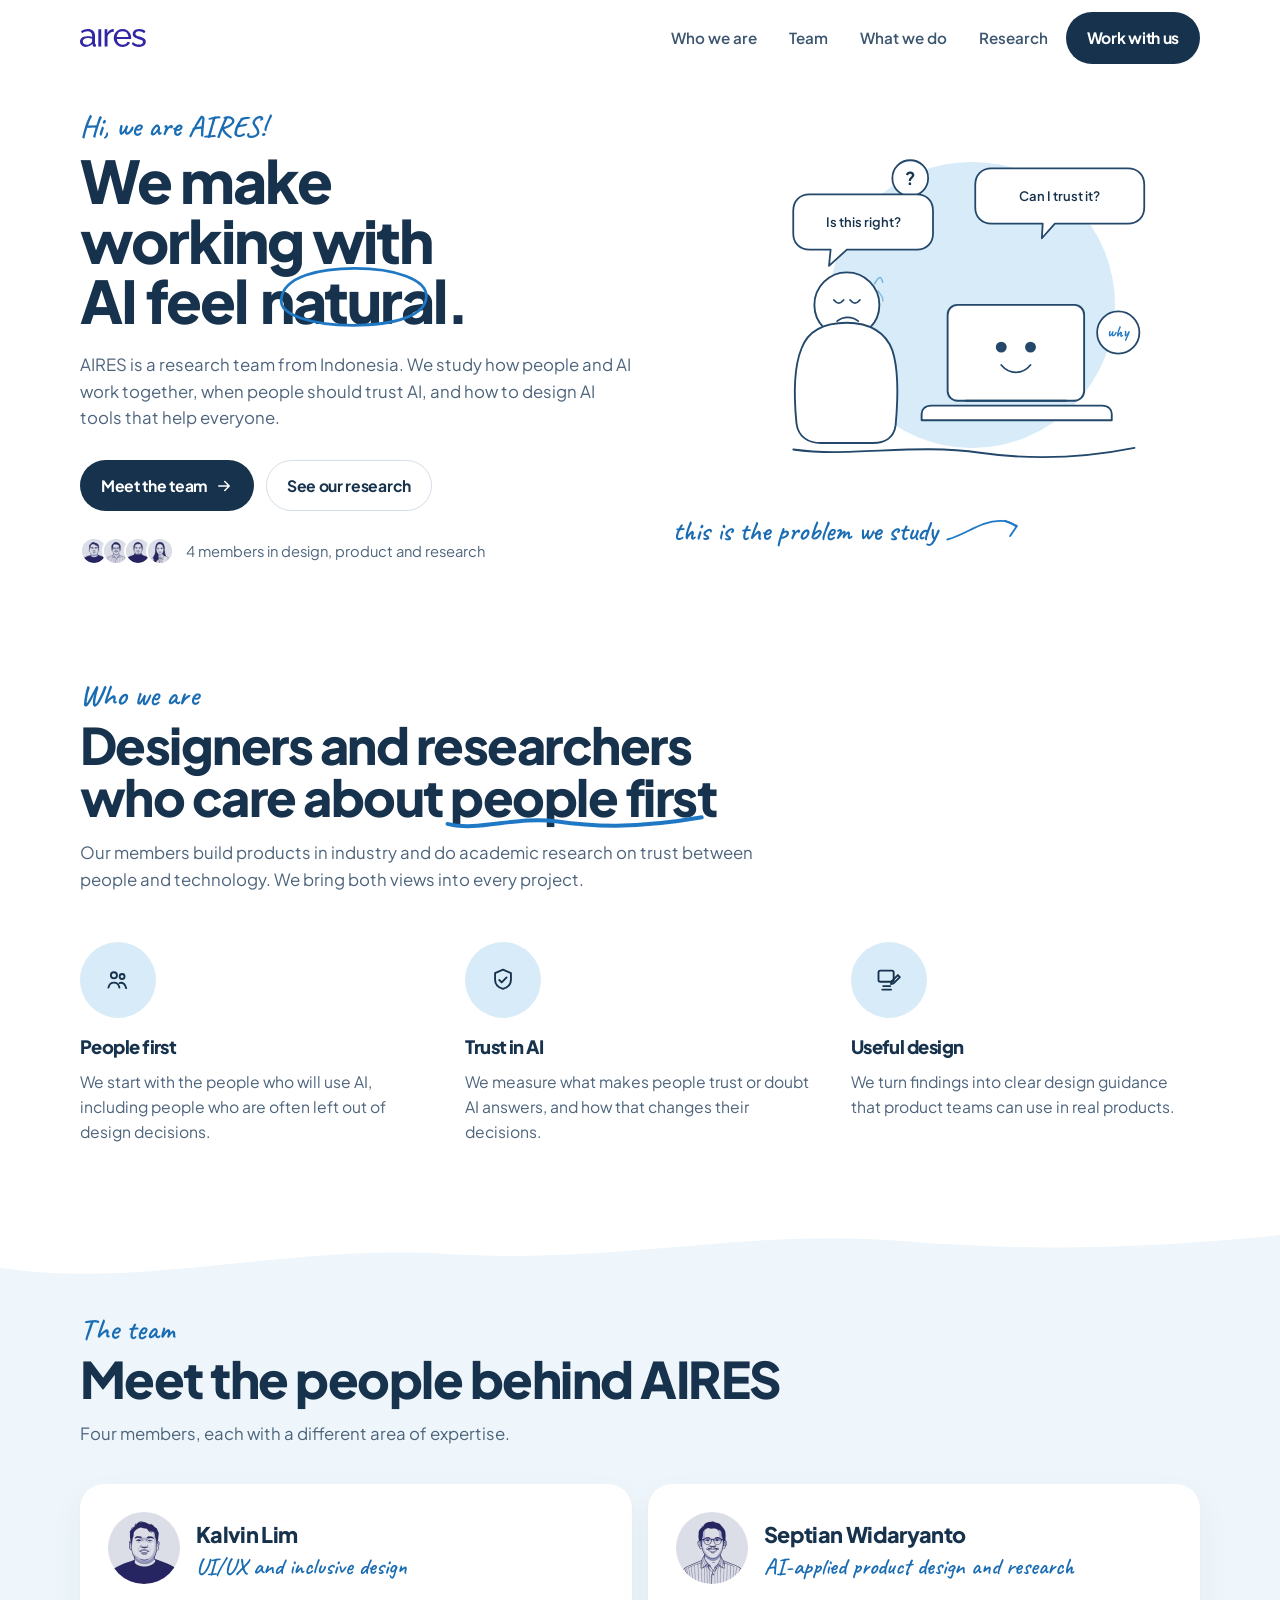
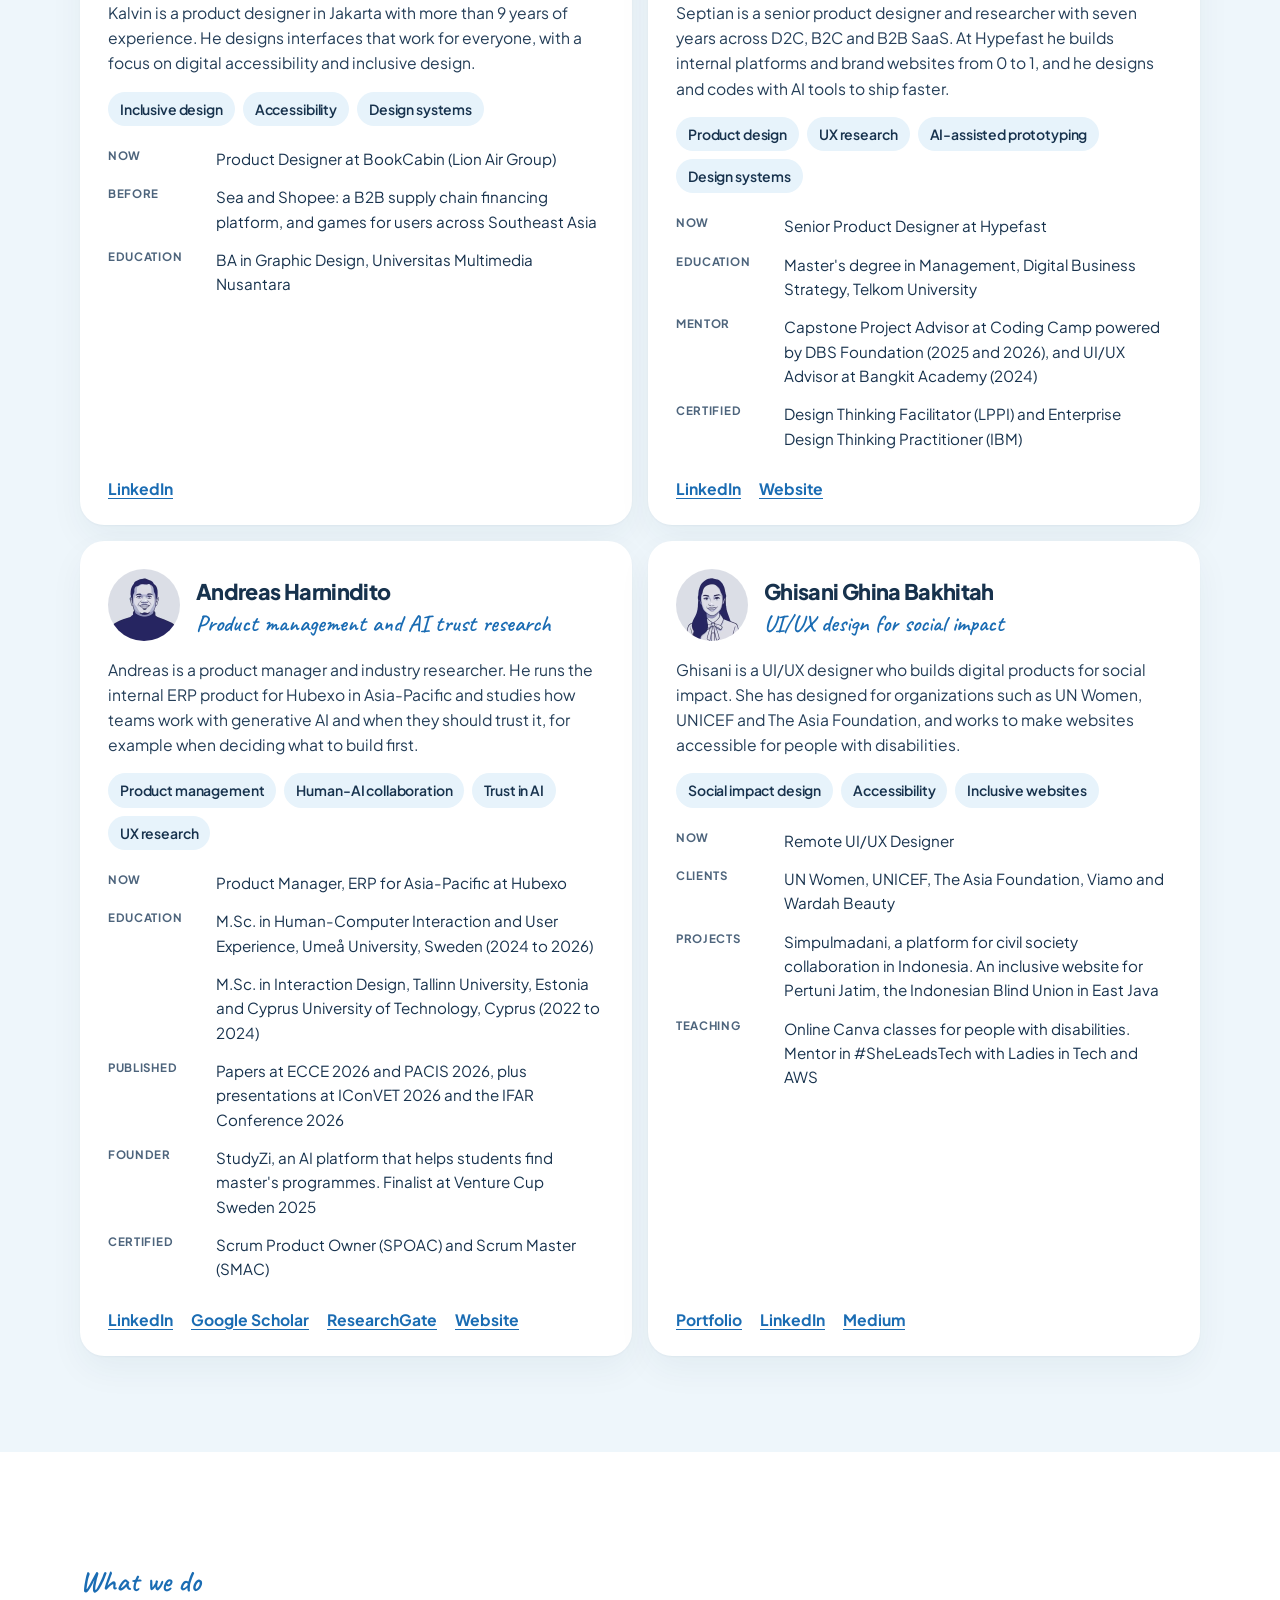
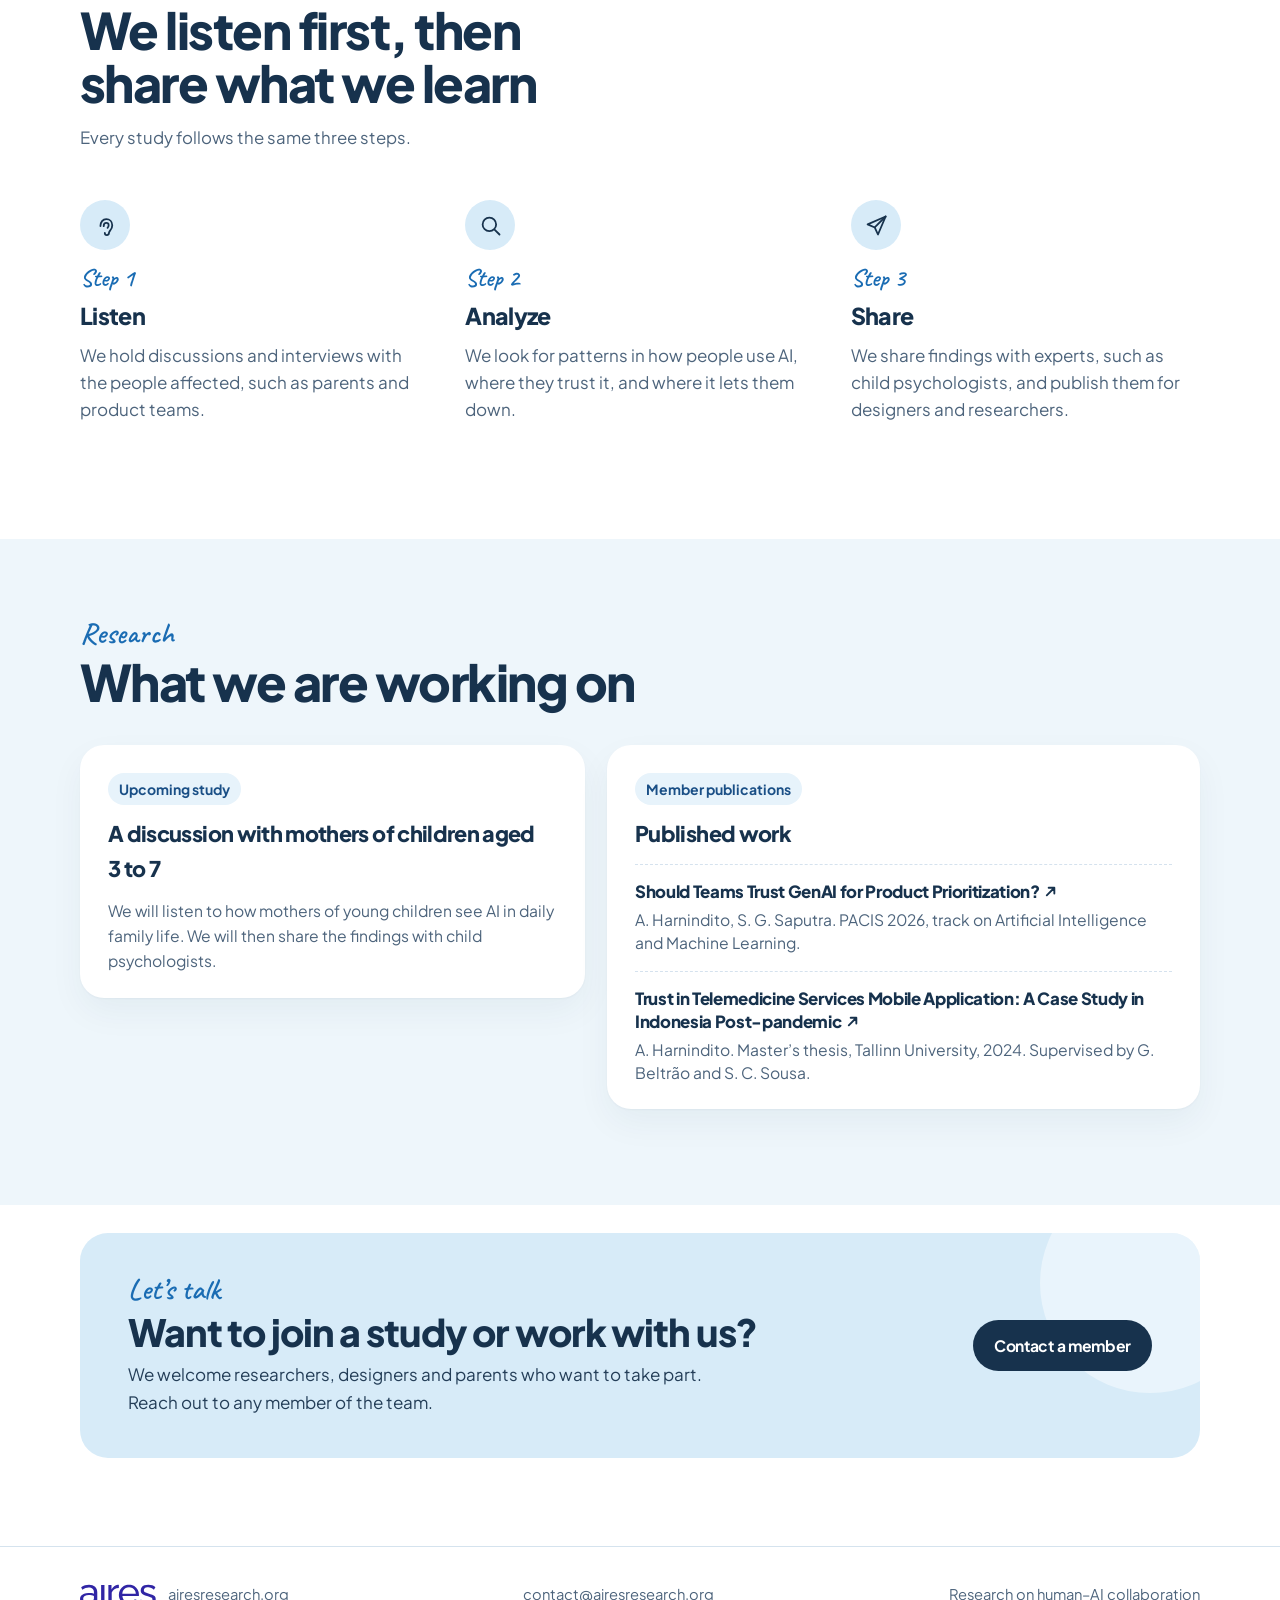
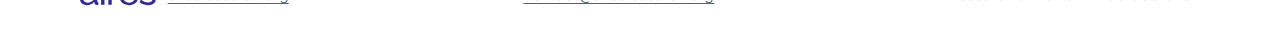
==== commit 36063785: "Center short step arrows and loop the draw The connectors sit in the middle of each circle gap and r" ====
--- a/index.html
+++ b/index.html
@@ -295,7 +295,7 @@
             <p>We hold discussions and interviews with the people affected, such as parents and product teams.</p>
           </li>
           <li style="--i:1">
-            <span class="step-arrow" aria-hidden="true"><svg viewBox="0 0 72 14" width="72" height="14"><path class="step-arrow-shaft" d="M1 7H54"/><path class="step-arrow-head" d="M55.5 2 70 7 55.5 12"/></svg></span>
+            <span class="step-arrow" aria-hidden="true"><svg class="step-arrow-shaft" viewBox="0 0 100 36" preserveAspectRatio="none"><path pathLength="1" d="M0 28C24 36 62 6 100 18"/></svg><svg class="step-arrow-head" viewBox="0 0 16 28"><path pathLength="1" d="M14.2 14 5 6.9"/><path pathLength="1" d="M14.2 14 5 21.1"/></svg></span>
             <span class="step-icon" aria-hidden="true">
               <svg viewBox="0 0 24 24"><circle pathLength="1" cx="11" cy="11" r="6"/><path pathLength="1" d="m20 20-4.2-4.2"/></svg>
             </span>
@@ -304,7 +304,7 @@
             <p>We look for patterns in how people use AI, where they trust it, and where it lets them down.</p>
           </li>
           <li style="--i:2">
-            <span class="step-arrow" aria-hidden="true"><svg viewBox="0 0 72 14" width="72" height="14"><path class="step-arrow-shaft" d="M1 7H54"/><path class="step-arrow-head" d="M55.5 2 70 7 55.5 12"/></svg></span>
+            <span class="step-arrow" aria-hidden="true"><svg class="step-arrow-shaft" viewBox="0 0 100 36" preserveAspectRatio="none"><path pathLength="1" d="M0 28C24 36 62 6 100 18"/></svg><svg class="step-arrow-head" viewBox="0 0 16 28"><path pathLength="1" d="M14.2 14 5 6.9"/><path pathLength="1" d="M14.2 14 5 21.1"/></svg></span>
             <span class="step-icon" aria-hidden="true">
               <svg viewBox="0 0 24 24"><path pathLength="1" d="M21 4 11.5 13.5"/><path pathLength="1" d="M21 4 14.2 20l-2.8-6.2L5 11 21 4z"/></svg>
             </span>
--- a/style.css
+++ b/style.css
@@ -495,7 +495,6 @@
 .steps {
   --step-circle: 50px;
   --step-gap: 36px;
-  --step-arrow: 72px;
   list-style: none;
   padding: 0;
   margin-top: 48px;
@@ -607,36 +606,35 @@
 
 @media (min-width: 981px) {
   .step-arrow {
+    --arrow-w: 72px;
     display: block;
     position: absolute;
-    width: var(--step-arrow);
-    height: 14px;
-    top: calc((var(--step-circle) - 14px) / 2);
-    left: calc(-50% + (var(--step-circle) - var(--step-gap) - var(--step-arrow)) / 2);
+    width: var(--arrow-w);
+    height: 36px;
+    top: calc((var(--step-circle) - 36px) / 2);
+    left: calc(-50% + (var(--step-circle) - var(--step-gap) - var(--arrow-w)) / 2);
     pointer-events: none;
   }
   .step-arrow svg {
-    width: var(--step-arrow);
-    height: 14px;
     fill: none;
     stroke: #2563eb;
-    stroke-width: 1.75;
+    stroke-width: 2px;
     stroke-linecap: round;
     stroke-linejoin: round;
     overflow: visible;
     max-width: none;
   }
   .step-arrow-shaft {
-    stroke-dasharray: 4 5;
-  }
-}
-
-@media (min-width: 981px) and (prefers-reduced-motion: no-preference) {
-  .step-arrow-shaft {
-    animation: step-dash 1s linear infinite;
+    display: block;
+    width: calc(100% - 2px);
+    height: 36px;
   }
   .step-arrow-head {
-    animation: step-head-nudge 1s ease-in-out infinite;
+    position: absolute;
+    right: 0;
+    top: 4px;
+    width: 16px;
+    height: 28px;
   }
 }
 
@@ -831,6 +829,30 @@
   }
   html.js-motion .steps.is-in li:nth-child(2) .step-icon { animation-delay: 750ms; }
   html.js-motion .steps.is-in li:nth-child(3) .step-icon { animation-delay: 1500ms; }
+  @media (min-width: 981px) {
+    /* 3.2s loop: draw 600ms (shaft, then head), hold 1s, fade 300ms, rest. Arrow 2 starts 750ms later. */
+    html.js-motion .step-arrow path {
+      stroke-dasharray: var(--len) calc(var(--len) + 6px);
+      stroke-dashoffset: calc(var(--len) + 3px);
+    }
+    html.js-motion .steps.is-in .step-arrow {
+      animation: arrow-opacity 3200ms linear infinite;
+    }
+    html.js-motion .steps.is-in .step-arrow-shaft path {
+      animation: arrow-shaft 3200ms linear infinite;
+    }
+    html.js-motion .steps.is-in .step-arrow-head path {
+      animation: arrow-head 3200ms linear infinite;
+    }
+    html.js-motion .steps.is-in li:nth-child(3) .step-arrow,
+    html.js-motion .steps.is-in li:nth-child(3) .step-arrow path {
+      animation-delay: 750ms;
+    }
+    html.js-motion .steps.is-paused .step-arrow,
+    html.js-motion .steps.is-paused .step-arrow path {
+      animation-play-state: paused;
+    }
+  }
   @media (max-width: 980px) {
     html.js-motion .steps.is-in li:nth-child(2) .step-icon,
     html.js-motion .steps.is-in li:nth-child(3) .step-icon {
@@ -971,6 +993,7 @@
   html.js-motion .cta h2,
   html.js-motion .cta::after,
   html.js-motion .steps .step-icon,
+  html.js-motion .step-arrow,
   html.js-motion .step-arrow path {
     animation: none !important;
     opacity: 1 !important;
@@ -1015,10 +1038,26 @@
   to { opacity: 1; transform: none; }
 }
 @keyframes draw { to { stroke-dashoffset: 0; } }
-@keyframes step-dash { to { stroke-dashoffset: -9; } }
-@keyframes step-head-nudge {
-  0%, 100% { transform: translateX(0); }
-  50% { transform: translateX(2px); }
+@keyframes arrow-shaft {
+  0% { stroke-dashoffset: calc(var(--len) + 3px); animation-timing-function: ease-in-out; }
+  14.375% { stroke-dashoffset: 0; animation-timing-function: linear; }
+  60% { stroke-dashoffset: 0; animation-timing-function: linear; }
+  60.5% { stroke-dashoffset: calc(var(--len) + 3px); }
+  100% { stroke-dashoffset: calc(var(--len) + 3px); }
+}
+@keyframes arrow-head {
+  0% { stroke-dashoffset: calc(var(--len) + 3px); animation-timing-function: linear; }
+  14.375% { stroke-dashoffset: calc(var(--len) + 3px); animation-timing-function: ease-in-out; }
+  18.75% { stroke-dashoffset: 0; animation-timing-function: linear; }
+  60% { stroke-dashoffset: 0; animation-timing-function: linear; }
+  60.5% { stroke-dashoffset: calc(var(--len) + 3px); }
+  100% { stroke-dashoffset: calc(var(--len) + 3px); }
+}
+@keyframes arrow-opacity {
+  0% { opacity: 1; animation-timing-function: linear; }
+  50% { opacity: 1; animation-timing-function: ease; }
+  59.375% { opacity: 0; }
+  100% { opacity: 0; }
 }
 @keyframes step-pop {
   from { opacity: 0; transform: scale(0.94); }
